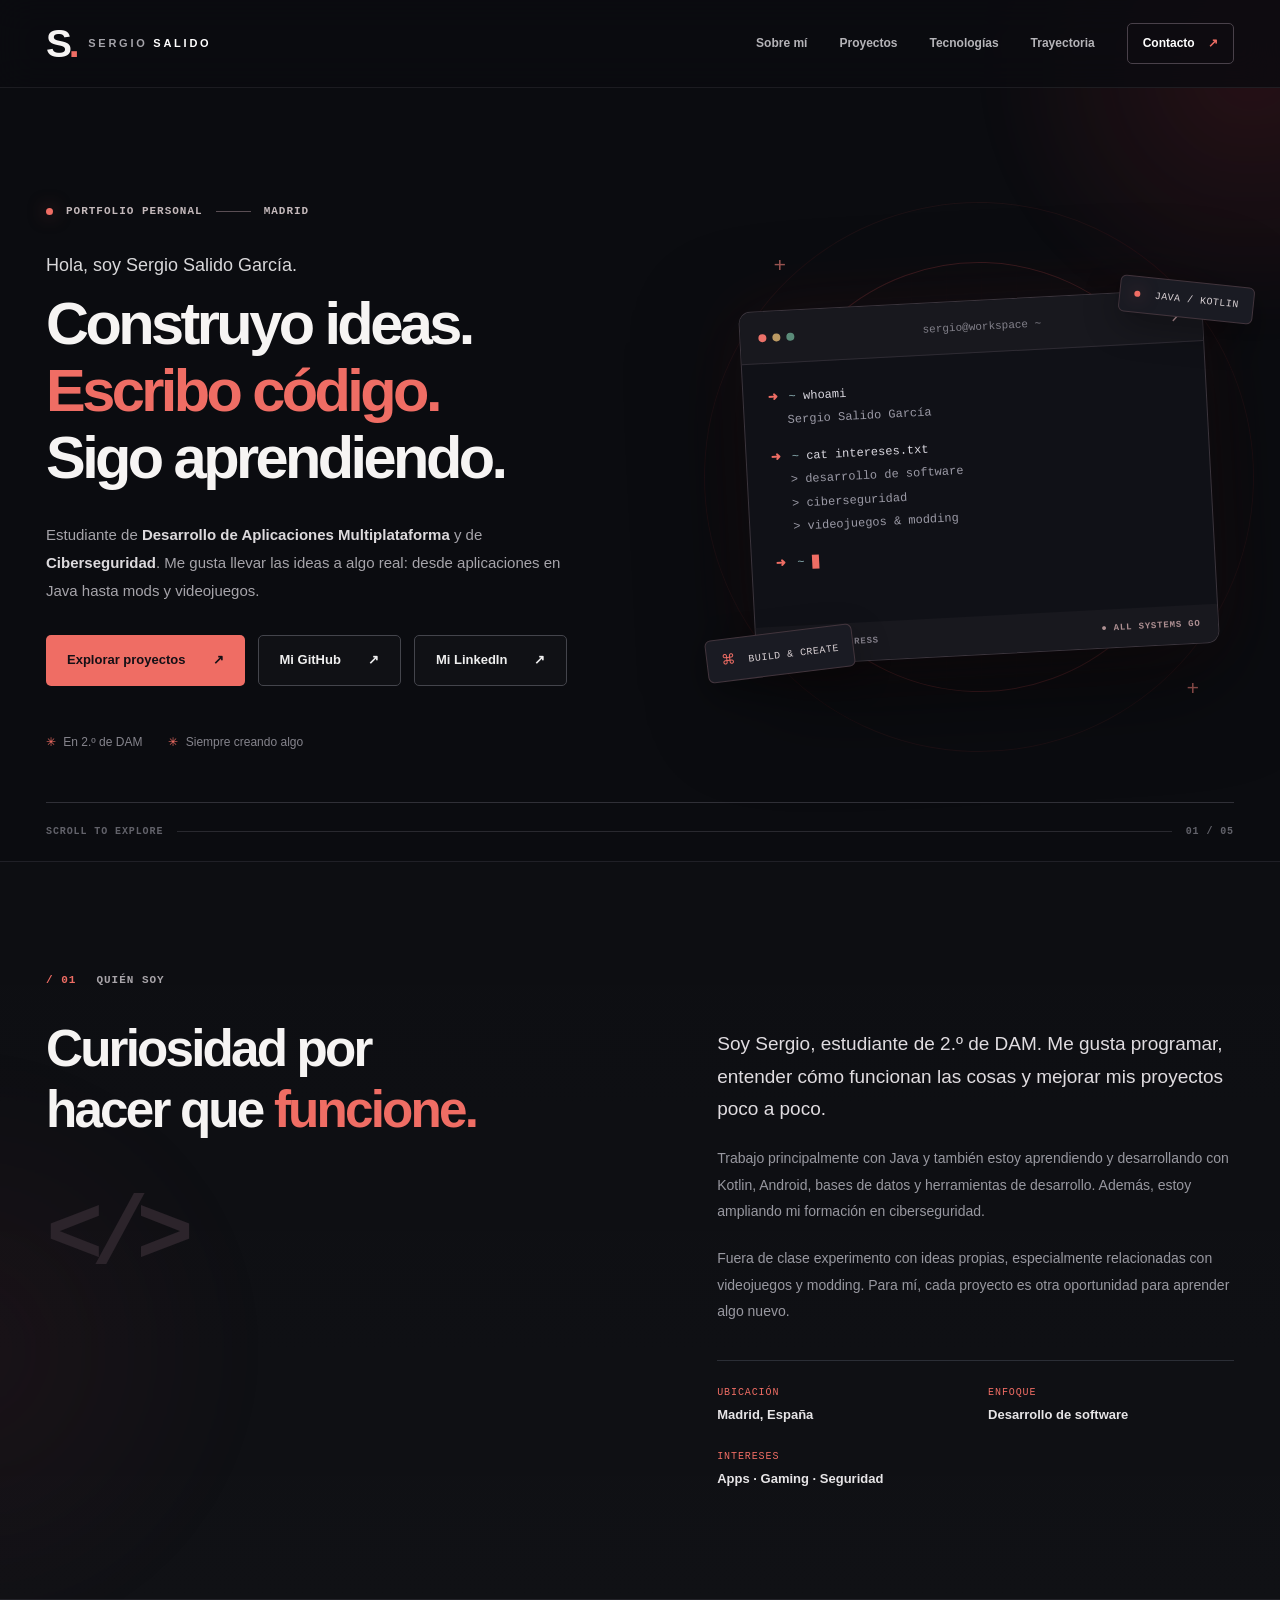
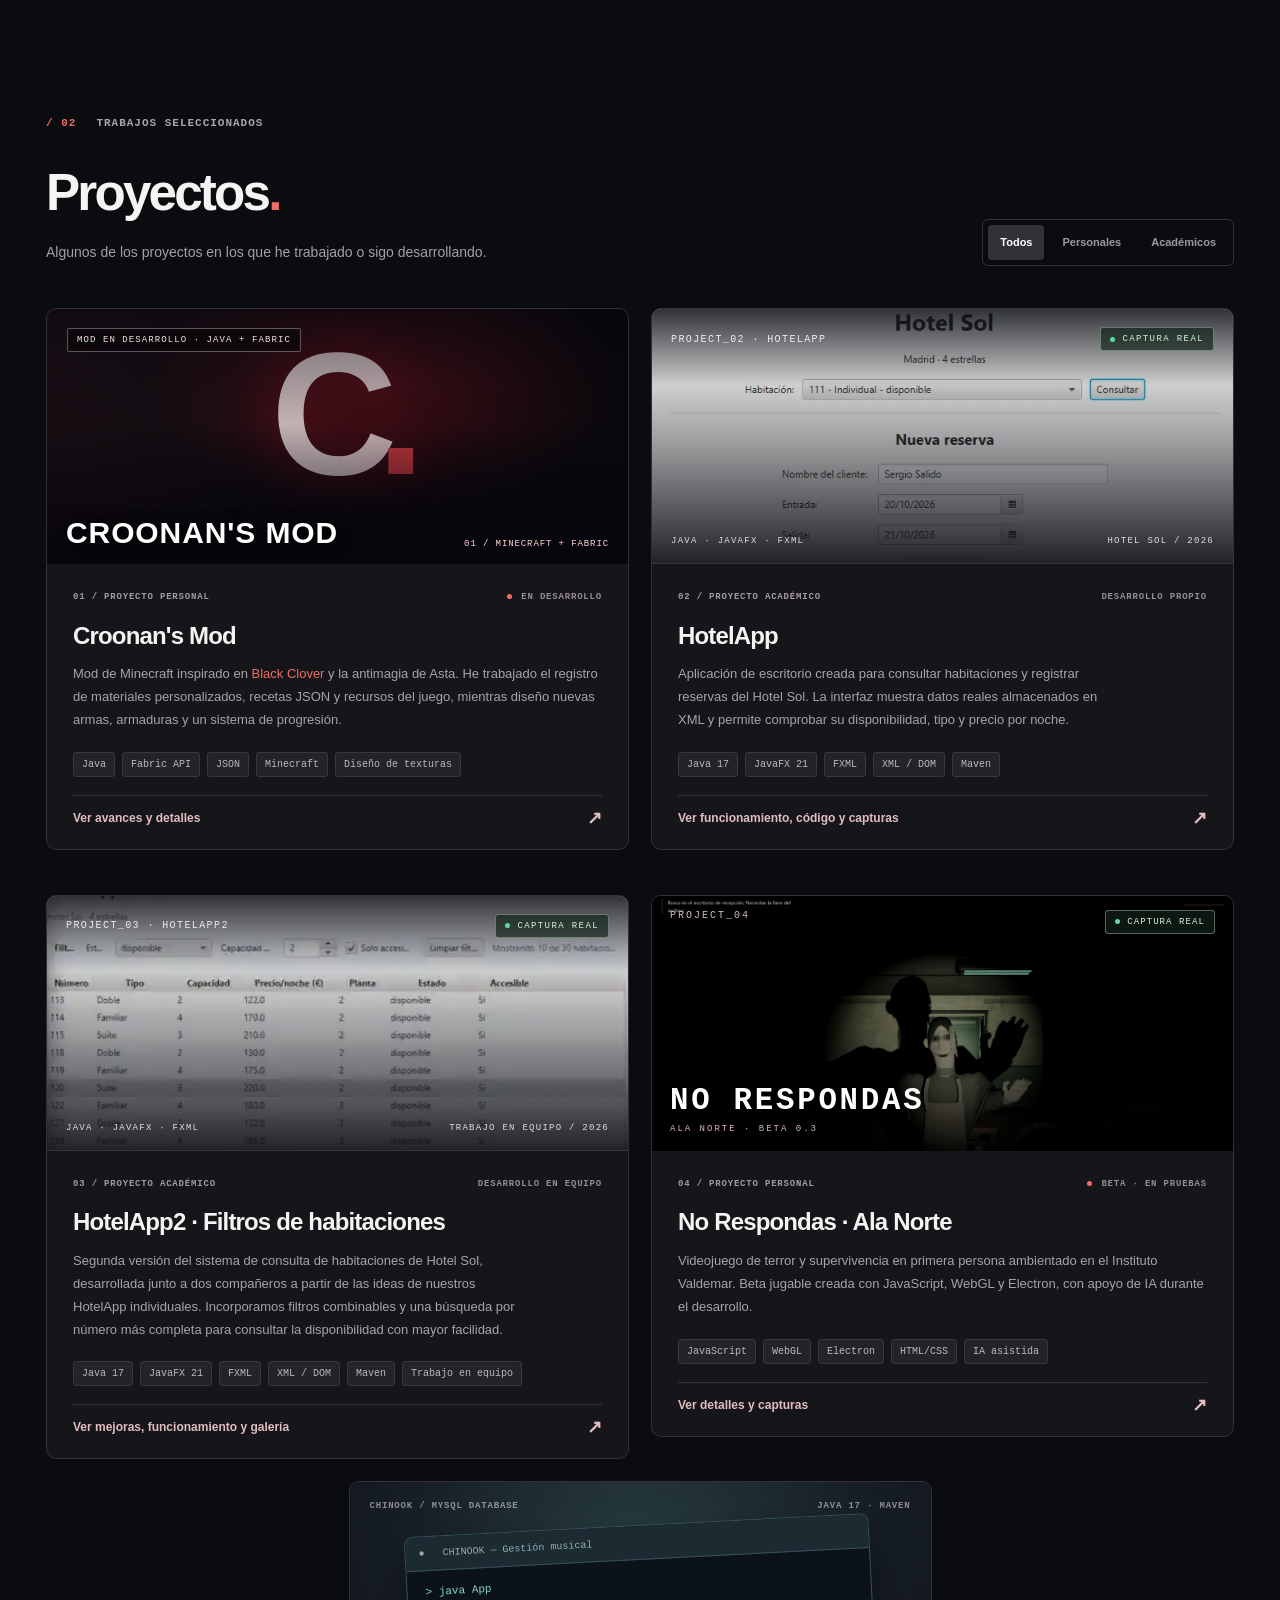
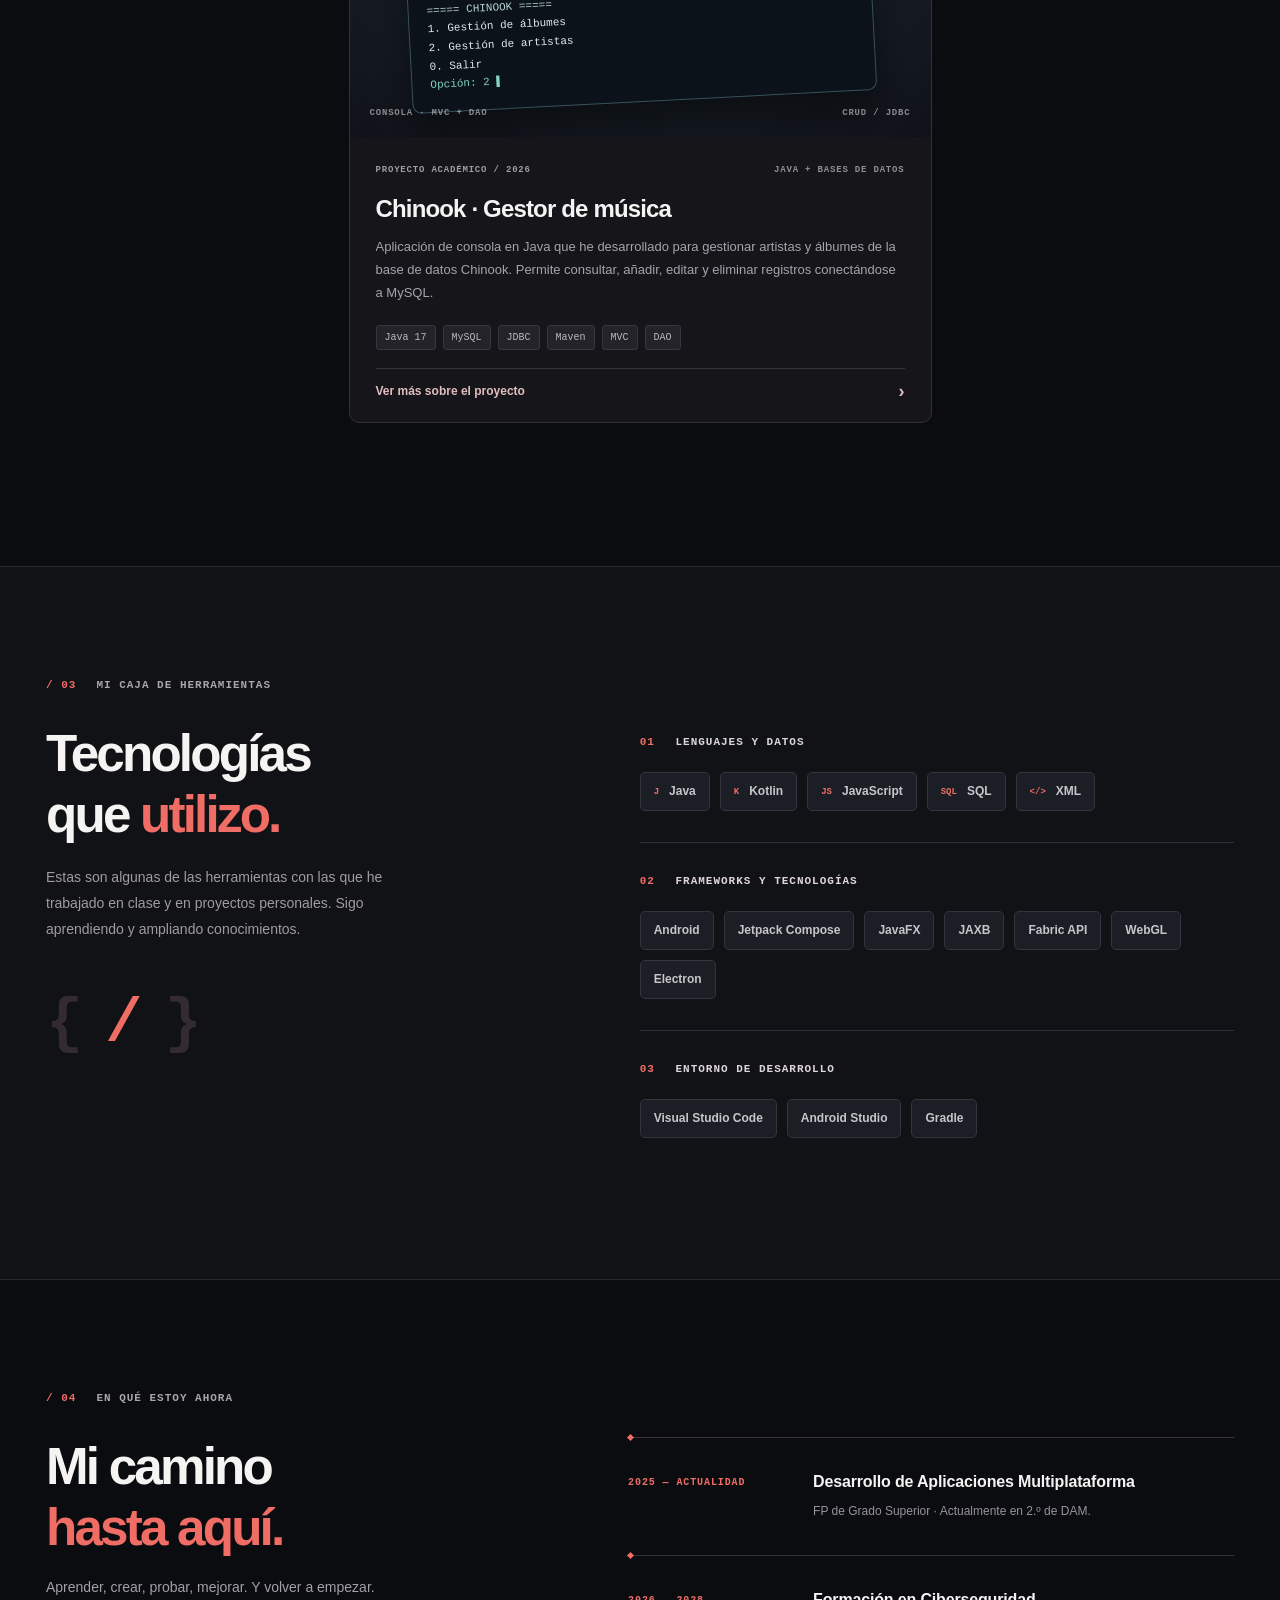
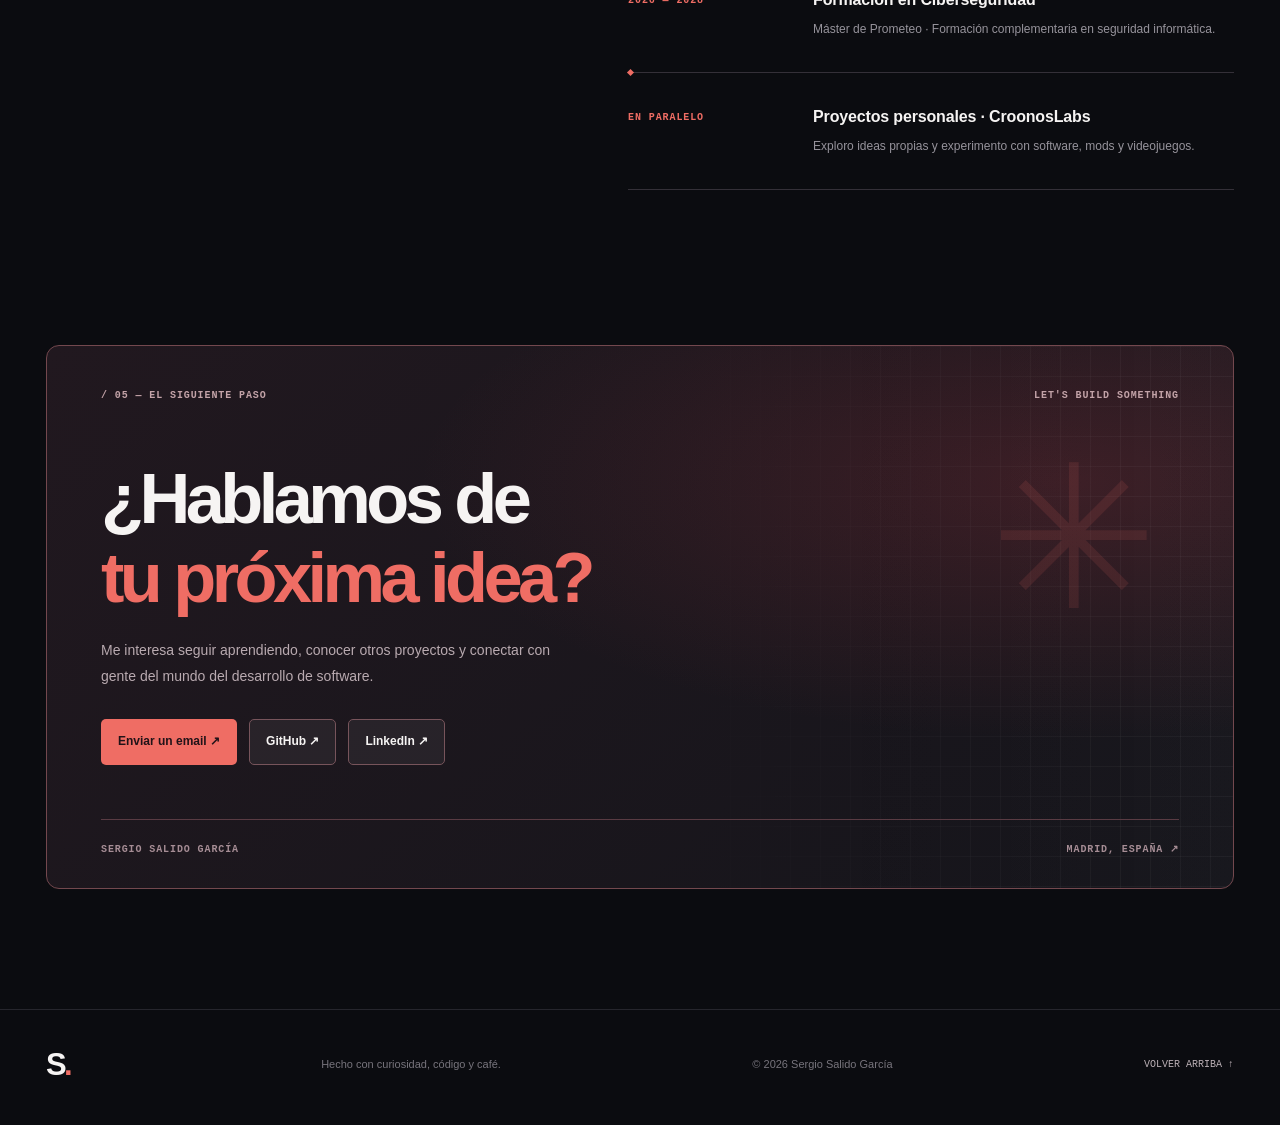
==== index.html @ be88b5fb "Corregir salto y altura de cuadricula al desplegar detalles de proyectos" ====
<!doctype html>
<html lang="es">
<head>
  <meta charset="utf-8" />
  <meta name="viewport" content="width=device-width, initial-scale=1" />
  <meta name="theme-color" content="#0b0c10" />
  <meta name="description" content="Portfolio personal de Sergio Salido García. Estudiante de DAM y Ciberseguridad; proyectos con Java, Kotlin, JavaScript, WebGL, videojuegos y desarrollo de aplicaciones." />
  <meta property="og:type" content="website" />
  <meta property="og:title" content="Sergio Salido García | Portfolio" />
  <meta property="og:description" content="Desarrollo software, experimento con ideas y creo proyectos propios." />
  <title>Sergio Salido García · Portfolio</title>
  <link rel="icon" href="data:image/svg+xml,%3Csvg%20xmlns%3D%22http%3A//www.w3.org/2000/svg%22%20viewBox%3D%220%200%2064%2064%22%3E%0A%20%20%3Crect%20width%3D%2264%22%20height%3D%2264%22%20rx%3D%2214%22%20fill%3D%22%2314141a%22/%3E%0A%20%20%3Cpath%20d%3D%22M37%2016c-14-6-25%201-25%2012%200%2011%2013%2011%2022%2014%206%202%207%208%201%2010-7%203-15%200-20-5%22%20fill%3D%22none%22%20stroke%3D%22%23f5f1f2%22%20stroke-width%3D%228%22%20stroke-linecap%3D%22round%22/%3E%0A%20%20%3Ccircle%20cx%3D%2249%22%20cy%3D%2249%22%20r%3D%227%22%20fill%3D%22%23ef6d64%22/%3E%0A%3C/svg%3E%0A" type="image/svg+xml" />
  <style>
:root{--bg:#0b0c10;--bg2:#111318;--surface:#17191f;--surface2:#1d2028;--line:#2b2e36;--text:#f6f4f3;--muted:#a2a1a7;--soft:#72747d;--red:#ef6d64;--red2:#d8434b;--font:Inter,"Segoe UI",Arial,Helvetica,sans-serif;--mono:"Cascadia Code","SFMono-Regular",Consolas,monospace;scroll-behavior:smooth}
*{box-sizing:border-box}html{scroll-padding-top:90px}body{margin:0;background:var(--bg);color:var(--text);font-family:var(--font);line-height:1.6;-webkit-font-smoothing:antialiased;overflow-x:hidden}body::before{content:"";position:fixed;inset:0;background-image:radial-gradient(rgba(255,255,255,.065) .55px,transparent .55px);background-size:10px 10px;opacity:.16;pointer-events:none;z-index:0}a{color:inherit;text-decoration:none}button{font:inherit}button,a{touch-action:manipulation}button:focus-visible,a:focus-visible,summary:focus-visible{outline:2px solid var(--red);outline-offset:5px}::selection{background:var(--red);color:#111}em{font-style:normal;color:var(--red)}.container{width:min(1200px,calc(100% - 92px));margin:auto}.section{position:relative;z-index:1;padding:110px 0}.ambient{pointer-events:none;position:absolute;filter:blur(15px);z-index:0}.ambient-one{width:45vw;height:45vw;min-width:390px;min-height:390px;top:-220px;right:-260px;background:radial-gradient(circle,rgba(148,36,47,.2),transparent 65%)}.ambient-two{width:600px;height:600px;top:1050px;left:-340px;background:radial-gradient(circle,rgba(105,37,50,.12),transparent 70%)}.skip-link{position:absolute;top:-70px;left:15px;background:white;color:black;padding:10px 16px;z-index:40}.skip-link:focus{top:15px}.site-header{position:relative;z-index:10;border-bottom:1px solid rgba(255,255,255,.075);background:rgba(11,12,16,.83);backdrop-filter:blur(18px)}.navbar{height:87px;display:flex;align-items:center;justify-content:space-between;gap:20px}.brand{display:flex;align-items:center;gap:12px;white-space:nowrap}.brand-mark{font-size:39px;line-height:1;font-weight:900;letter-spacing:-.085em}.brand-mark span,.footer-brand span{color:var(--red)}.brand-label{font-size:11px;letter-spacing:.25em;color:#a5a4aa;font-weight:600}.brand-label strong{font-weight:850;color:white}.site-nav{display:flex;gap:32px;align-items:center}.site-nav>a{font-size:12px;font-weight:650;color:#b5b4b8;transition:color .2s}.site-nav>a:hover{color:var(--text)}.site-nav .nav-contact{border:1px solid #49414a;color:#fff;border-radius:5px;padding:10px 15px}.nav-contact span{color:var(--red);margin-left:10px}.menu-toggle{display:none}.hero{padding-top:115px;padding-bottom:0;min-height:708px}.hero-grid{display:grid;grid-template-columns:1.12fr .88fr;gap:30px;align-items:center}.hero-copy{z-index:2}.eyebrow,.section-overline,.section-num,.section-top,.project-meta,.stack-label,.timeline-date,.contact-top,.contact-bottom,.hero-rule,.terminal-bottom,.visual-top,.visual-bottom{font-family:var(--mono);font-weight:600;letter-spacing:.09em;font-size:11px}.eyebrow{color:#c4b9bb;display:flex;align-items:center;gap:13px;margin-bottom:30px}.live-dot,.small-dot,.chip-dot{display:inline-block;flex:none;width:7px;height:7px;border-radius:50%;background:var(--red);box-shadow:0 0 18px rgba(239,109,100,.5)}.eyebrow-line{width:35px;height:1px;background:#5a4e54}.hero-kicker{color:#d9d8da;font-size:18px;margin:0 0 12px}.hero h1{margin:0;font-size:clamp(44px,4.65vw,72px);line-height:1.12;letter-spacing:-.06em;font-weight:800;white-space:nowrap}.hero h1 span{color:var(--red)}.hero-description{color:#a6a4aa;font-size:15px;max-width:535px;line-height:1.85;margin:30px 0}.hero-description strong{color:#dddadd;font-weight:600}.hero-actions{display:flex;align-items:center;gap:13px;flex-wrap:wrap}.button{padding:14px 21px;display:inline-flex;gap:27px;justify-content:space-between;align-items:center;font-size:13px;font-weight:750;min-height:51px;border-radius:5px;transition:transform .2s,background .2s,border-color .2s}.button:hover{transform:translateY(-3px)}.button-primary{background:var(--red);color:#151016}.button-primary:hover{background:#ff8177}.button-secondary{border:1px solid #44454c;background:rgba(255,255,255,.025);color:#eee}.button-secondary:hover{background:#24242b;border-color:#777}.hero-meta{display:flex;flex-wrap:wrap;gap:26px;margin-top:47px;color:#85848c;font-size:12px}.meta-sparkle{color:var(--red);margin-right:4px}.hero-art{height:520px;position:relative;isolation:isolate;display:flex;align-items:center;justify-content:center;min-width:0}.art-grid{position:absolute;inset:12px;background-image:linear-gradient(rgba(239,109,100,.055) 1px,transparent 1px),linear-gradient(90deg,rgba(239,109,100,.055) 1px,transparent 1px);background-size:35px 35px;mask-image:radial-gradient(ellipse at center,black,transparent 68%)}.orbit{position:absolute;border:1px solid rgba(214,79,83,.22);border-radius:50%;left:50%;top:50%;transform:translate(-50%,-50%) rotate(-20deg)}.orbit-a{height:430px;width:430px}.orbit-b{height:550px;width:550px;border-color:rgba(214,79,83,.08)}.terminal-card{position:relative;z-index:2;width:91%;max-width:485px;background:#101117;border:1px solid #3b353d;box-shadow:0 30px 100px rgba(0,0,0,.55),0 0 75px rgba(174,60,62,.11);border-radius:12px;overflow:hidden;transform:rotate(-3deg)}.terminal-head{display:flex;align-items:center;justify-content:space-between;padding:15px 18px;border-bottom:1px solid #2e2b33;background:#18181e;color:#82808a;font:11px var(--mono)}.terminal-dots{display:flex;gap:6px}.terminal-dots i{display:block;width:8px;height:8px;border-radius:50%;background:#eb7169}.terminal-dots i:nth-child(2){background:#bc9a63}.terminal-dots i:nth-child(3){background:#5a8b79}.term-top-icon{font-size:17px;color:#af8e93}.terminal-body{font:12px/1.95 var(--mono);height:263px;padding:23px 24px;display:flex;flex-direction:column;color:#dbd9e1}.term-line{white-space:nowrap}.term-prompt{color:var(--red);font-weight:900;margin-right:4px}.term-path{color:#8cb0b4}.term-output{padding-left:19px;color:#9b9aa6}.term-line:not(:first-child){margin-top:13px}.term-last{margin-top:14px}.term-caret{height:14px;width:7px;background:var(--red);display:inline-block;vertical-align:middle;animation:blink 1s step-end infinite}.terminal-bottom{display:flex;justify-content:space-between;background:#18181e;padding:12px 17px;color:#85818c;font-size:9px}.terminal-bottom span:last-child{color:#ad8f92}.float-chip{position:absolute;z-index:3;background:#1a1b23;border:1px solid #42353d;color:#d9d1d4;border-radius:6px;padding:12px 14px;font:10px var(--mono);letter-spacing:.05em;box-shadow:0 12px 35px rgba(0,0,0,.3)}.chip-top{top:64px;right:-20px;transform:rotate(6deg)}.chip-bottom{bottom:62px;left:-18px;transform:rotate(-7deg)}.chip-dot{width:6px;height:6px;margin-right:8px}.code-slash{color:var(--red);font-size:14px;margin-right:6px}.art-cross{position:absolute;color:#dc7771;font:21px var(--mono);opacity:.7}.cross-one{top:38px;left:49px}.cross-two{bottom:36px;right:35px}.hero-rule{margin-top:50px;border-top:1px solid #303037;padding:21px 0;display:flex;gap:14px;align-items:center;color:#62626a;font-size:10px}.scroll-line{height:1px;flex:1;background:#29292f}.section-top{display:flex;gap:20px;align-items:center;margin-bottom:30px}.section-num{color:var(--red)}.section-overline{color:#a9a5aa}.section-title{font-size:clamp(39px,4vw,60px);font-weight:780;letter-spacing:-.055em;line-height:1.18;margin:0}.section-title em{font-style:normal}.section-subtitle{color:var(--muted);font-size:14px;margin:17px 0 0;line-height:1.85}.section-about{background:linear-gradient(180deg,rgba(255,255,255,.012),rgba(255,255,255,.025));border-top:1px solid #202027;border-bottom:1px solid #232329}.about-grid{display:grid;grid-template-columns:1fr 1fr;gap:13%}.about-symbol{font-family:var(--mono);font-size:96px;letter-spacing:-.13em;line-height:1;color:#2c242b;font-weight:800;margin-top:50px;user-select:none}.about-content{padding-top:9px}.about-content p{color:#9898a0;font-size:14px;line-height:1.9;margin:0 0 20px}.about-content .lead{font-size:19px;line-height:1.7;color:#e0dce0;font-weight:500}.about-facts{display:grid;grid-template-columns:1fr 1fr;gap:25px;margin-top:35px;padding-top:26px;border-top:1px solid var(--line)}.about-facts>div{display:flex;flex-direction:column;gap:7px}.fact-label{font:10px var(--mono);letter-spacing:.09em;color:var(--red)}.about-facts strong{font-size:13px;font-weight:650;color:#e7e5e7}.section-projects{padding-top:115px;padding-bottom:120px}.section-heading-row{display:flex;justify-content:space-between;align-items:flex-end;gap:35px;margin-bottom:42px}.red-period{color:var(--red)}.project-filters{display:flex;gap:6px;border:1px solid #303037;border-radius:6px;padding:5px;white-space:nowrap}.filter-btn{border:0;border-radius:4px;cursor:pointer;background:transparent;padding:9px 12px;color:#9b9aa1;font-size:11px;font-weight:650;transition:background .2s,color .2s}.filter-btn:hover{color:#fff}.filter-btn.is-active{background:#343037;color:white}.project-grid{display:block;column-count:2;column-gap:22px}.project-grid>.project-card{display:inline-block;width:100%;vertical-align:top;break-inside:avoid;page-break-inside:avoid;margin:0 0 22px}.project-card{border:1px solid #343038;border-radius:10px;background:#15151a;overflow:hidden;transition:transform .2s,border-color .2s,box-shadow .2s}.project-card:hover{transform:translateY(-5px);border-color:#6e4247;box-shadow:0 18px 45px rgba(0,0,0,.25)}.project-card[hidden]{display:none}.project-visual{height:255px;position:relative;overflow:hidden;padding:18px 20px;display:flex;flex-direction:column;justify-content:space-between}.visual-top,.visual-bottom{position:relative;z-index:3;display:flex;justify-content:space-between;color:rgba(255,255,255,.5);font-size:9px}.visual-modding{background:radial-gradient(ellipse at 50% 65%,#69323b 0%,#361f2b 38%,#17151c 80%)}.visual-modding::before,.visual-hotel::before,.visual-horror::before{content:"";position:absolute;inset:0;background:linear-gradient(0deg,rgba(0,0,0,.2),transparent 50%),repeating-linear-gradient(90deg,transparent 0,transparent 29px,rgba(255,255,255,.03) 30px,transparent 31px)}.sword-shape{position:absolute;top:44%;left:50%;height:205px;width:80px;transform:translate(-50%,-50%) rotate(42deg);filter:drop-shadow(0 0 22px rgba(255,91,85,.3))}.sword-pommel{position:absolute;top:0;left:33px;width:14px;height:14px;background:#17151b;border:3px solid #9a6868;transform:rotate(45deg)}.sword-handle{position:absolute;top:11px;left:34px;width:12px;height:38px;background:repeating-linear-gradient(0deg,#18121a,#18121a 5px,#a55c5c 6px,#18121a 9px);border:1px solid #bb6c64}.sword-cross{position:absolute;top:48px;left:8px;width:65px;height:9px;background:linear-gradient(90deg,#443038,#ff9084,#443038);border:1px solid #d56c66;box-shadow:0 0 15px #b9454899}.sword-blade{position:absolute;top:56px;left:27px;width:26px;height:133px;clip-path:polygon(0 0,100% 0,100% 80%,50% 100%,0 80%);background:linear-gradient(90deg,#30252d 0 37%,#b3585e 50%,#39232c 65%,#100e17);border:1px solid #96464c}.visual-hotel{background:radial-gradient(ellipse at 50% 55%,#254850,#162a35 55%,#14191e)}.booking-panel{width:72%;min-width:270px;position:absolute;left:50%;top:52%;transform:translate(-50%,-50%) rotate(-4deg);background:#e6e8eb;color:#141d22;border-radius:7px;padding:10px 13px;box-shadow:12px 18px 45px #0a111a8c}.booking-top{display:flex;justify-content:space-between;align-items:center;gap:10px;border-bottom:1px solid #c4cbce;padding-bottom:8px;font:9px var(--mono);letter-spacing:.06em;color:#57656b}.booking-icon{font-size:18px;color:#3b8587}.booking-room{display:flex;justify-content:space-between;align-items:center;border-bottom:1px solid #cfd5d8;font:10px var(--mono);padding:11px 0}.booking-room:last-child{border-bottom:0}.booking-room b{font-size:9px;padding:3px 7px;border-radius:3px}.room-available{background:#c8e7da;color:#24604b}.room-occupied{background:#f4d4d2;color:#a74343}.room-check{background:#d2ddec;color:#3d6381}.visual-xml{background:radial-gradient(ellipse at 60% 60%,#3a2d58 0%,#262039 40%,#181722 80%)}.visual-xml::before{content:"";position:absolute;inset:0;background:linear-gradient(rgba(181,157,238,.055) 1px,transparent 1px);background-size:100% 26px;opacity:.55}.code-panel{position:absolute;top:53%;left:50%;transform:translate(-50%,-50%) rotate(2deg);display:flex;flex-direction:column;font:12px/1.8 var(--mono);width:min(355px,90%);background:rgba(15,13,26,.87);box-shadow:0 15px 55px #1511248f;border:1px solid #584872;border-radius:7px;padding:16px 17px;color:#b9a7d7;white-space:nowrap;overflow:hidden}.code-muted{color:#727084}.code-purple{color:#bda7ef}.code-yellow{color:#ffd28a}.code-green{color:#90d7b4}.code-white{color:#f5eff7}.visual-horror{background:radial-gradient(ellipse at 50% 38%,#5b5046 0%,#2b2a29 25%,#0e1012 65%)}.horror-door{height:160px;width:91px;position:absolute;top:42%;left:50%;transform:translate(-50%,-50%);background:#0b0c10;border:6px solid #322c2a;box-shadow:0 0 0 3px #141312,inset 0 0 40px #201716,0 0 110px 20px #d6a4791c}.horror-light{position:absolute;top:0;left:50%;transform:translateX(-50%);background:linear-gradient(#8d6b57aa,transparent);width:125px;height:180px;clip-path:polygon(36% 0,64% 0,100% 100%,0 100%);opacity:.28}.horror-handle{position:absolute;top:83px;right:8px;height:6px;width:6px;border-radius:50%;background:#cb9481}.horror-copy{position:absolute;top:63%;left:50%;transform:translateX(-50%);font:700 16px var(--mono);letter-spacing:.21em;white-space:nowrap;color:#ddd0c6;opacity:.92;text-shadow:0 0 16px #e3a6a477}.horror-cursor{color:var(--red);animation:blink 1s step-end infinite}.project-info{padding:26px 26px 21px}.project-meta{color:#a39ba1;font-size:9px;display:flex;justify-content:space-between;align-items:center;gap:10px}.project-state{color:#948d93;white-space:nowrap;font-size:9px}.project-state .small-dot{width:5px;height:5px;box-shadow:none;margin-right:3px}.project-info h3{font-size:24px;letter-spacing:-.035em;margin:12px 0 7px}.project-info>p{font-size:13px;color:#a6a4aa;line-height:1.78;margin:0 0 20px;min-height:70px}.tags{display:flex;gap:7px;flex-wrap:wrap;margin-bottom:18px}.tags span{font:10px var(--mono);color:#bdb7bc;background:#25232a;border:1px solid #3a353e;padding:6px 8px;border-radius:3px}.project-info details{border-top:1px solid #373138;padding-top:13px}.project-info summary{cursor:pointer;display:flex;justify-content:space-between;list-style:none;font-size:12px;font-weight:700;color:#e1bec0}.project-info summary::-webkit-details-marker{display:none}.project-info summary span{font-size:18px;line-height:1}.project-info details[open] summary span{transform:rotate(90deg)}.project-info details p{font-size:12px;color:#a8a4aa;line-height:1.8;margin:15px 0 0}.section-stack{background:#111216;border-top:1px solid #27272d;border-bottom:1px solid #27272d}.stack-grid{display:grid;grid-template-columns:.85fr 1.15fr;gap:13%}.stack-intro>p{font-size:14px;line-height:1.85;color:#9f9ca2;max-width:375px;margin-top:20px}.stack-deco{display:flex;gap:22px;font:900 62px var(--mono);color:#332b31;margin-top:45px}.stack-deco span:nth-child(2){color:var(--red)}.stack-groups{padding-top:10px}.stack-group{padding-bottom:31px;margin-bottom:30px;border-bottom:1px solid #303038}.stack-group:last-child{border-bottom:0;margin-bottom:0}.stack-label{color:#ded6db;margin-bottom:20px;font-size:11px}.stack-label span{margin-right:13px;color:var(--red)}.skill-pills{display:flex;gap:10px;flex-wrap:wrap}.skill-pills>span{display:inline-flex;align-items:center;gap:10px;padding:9px 13px;border-radius:5px;background:#1c1e25;border:1px solid #34343e;color:#c7c5cb;font-size:12px;font-weight:600;transition:background .2s,border-color .2s}.skill-pills>span:hover{background:#2a222b;border-color:#70484a}.skill-icon{font:800 9px var(--mono);font-style:normal;color:var(--red)}.section-timeline{padding-bottom:135px}.timeline-layout{display:grid;grid-template-columns:.8fr 1.2fr;gap:15%}.timeline-list{border-top:1px solid #3d343d}.timeline-item{display:grid;grid-template-columns:160px 1fr;gap:25px;padding:32px 0;border-bottom:1px solid #343038;position:relative}.timeline-item::before{content:"";position:absolute;height:5px;width:5px;left:0;top:-3px;background:var(--red);transform:rotate(45deg)}.timeline-date{color:var(--red);font-size:10px;padding-top:5px}.timeline-item h3{font-size:16px;line-height:1.5;margin:0 0 6px;letter-spacing:-.01em}.timeline-item p{margin:0;color:#96939b;font-size:12px;line-height:1.85}.section-contact{padding-top:20px;padding-bottom:120px}.contact-card{border:1px solid #73484e;background:radial-gradient(ellipse at 86% 25%,rgba(184,59,70,.22),transparent 45%),linear-gradient(140deg,#21181f,#15151b);border-radius:13px;padding:42px 54px 30px;position:relative;overflow:hidden}.contact-card::before{content:"";position:absolute;top:0;right:0;width:50%;height:100%;background-image:linear-gradient(90deg,transparent,rgba(255,255,255,.016)),linear-gradient(rgba(255,255,255,.04) 1px,transparent 1px),linear-gradient(90deg,rgba(255,255,255,.04) 1px,transparent 1px);background-size:100% 100%,30px 30px,30px 30px;mask-image:linear-gradient(90deg,transparent,black)}.contact-spark{position:absolute;right:75px;top:93px;font-size:200px;line-height:1;color:rgba(239,109,100,.12);pointer-events:none}.contact-top,.contact-bottom{position:relative;display:flex;justify-content:space-between;gap:20px;font-size:10px;color:#c3a3a8}.contact-card h2{position:relative;font-size:clamp(40px,5.5vw,80px);line-height:1.12;letter-spacing:-.065em;margin:56px 0 20px}.contact-card>p:not(.contact-hint){position:relative;max-width:480px;color:#b9aab0;font-size:14px;line-height:1.85}.contact-links{position:relative;display:flex;flex-wrap:wrap;gap:12px;margin:30px 0 25px}.contact-link{display:inline-flex;align-items:center;gap:24px;padding:12px 16px;border:1px solid #77545b;border-radius:5px;background:rgba(255,255,255,.05);font-size:12px;font-weight:750;transition:background .2s}.contact-link:hover{background:rgba(239,109,100,.18)}.contact-link.primary{background:var(--red);color:#211318;border-color:transparent}.contact-link.primary:hover{background:#ff8881}.contact-hint{position:relative;color:#8b7e84;font:11px/1.8 var(--mono);max-width:580px;margin:6px 0 35px}.contact-hint code{background:rgba(255,255,255,.08);padding:2px 5px;border-radius:2px;color:#d9c1c7}.contact-bottom{border-top:1px solid #593b43;padding-top:22px;margin-top:54px;color:#a68d95}.site-footer{position:relative;z-index:1;border-top:1px solid #26262d;padding:30px 0 36px}.footer-grid{display:flex;justify-content:space-between;align-items:center;gap:22px}.footer-brand{font-size:31px;font-weight:900;letter-spacing:-.09em}.footer-grid>span{font-size:11px;color:#77747c}.to-top{font:10px var(--mono);color:#bcb1b6;white-space:nowrap}.to-top:hover{color:var(--red)}@keyframes blink{50%{opacity:0}}@media(max-width:1120px){.container{width:min(1200px,calc(100% - 62px))}.hero h1{font-size:clamp(40px,4.6vw,59px)}.hero-art{height:470px}.chip-top{right:0}.chip-bottom{left:0}.site-nav{gap:19px}.hero{min-height:620px}.stack-grid,.timeline-layout{gap:8%}.hero-grid{gap:5px}}
@media(max-width:820px){.site-header{position:sticky;top:0}.navbar{height:74px}.brand-label{letter-spacing:.14em}.menu-toggle{display:flex;border:1px solid #39343d;border-radius:5px;background:#1a1920;flex-direction:column;width:42px;height:39px;align-items:center;justify-content:center;gap:5px;cursor:pointer}.menu-toggle span{width:18px;height:2px;background:#e7e0e3;border-radius:2px;transition:transform .2s,opacity .2s}.menu-toggle[aria-expanded="true"] span:nth-child(1){transform:translateY(7px) rotate(45deg)}.menu-toggle[aria-expanded="true"] span:nth-child(2){opacity:0}.menu-toggle[aria-expanded="true"] span:nth-child(3){transform:translateY(-7px) rotate(-45deg)}.site-nav{display:none;position:absolute;top:73px;left:0;right:0;background:#15151b;border-bottom:1px solid #393138;box-shadow:0 15px 35px #0008;padding:20px 31px;flex-direction:column;align-items:stretch;gap:4px}.site-nav.is-open{display:flex}.site-nav>a{padding:12px 10px;font-size:14px}.site-nav .nav-contact{margin-top:7px}.hero{padding-top:70px}.hero-grid{grid-template-columns:1fr}.hero h1{font-size:clamp(43px,7vw,66px)}.hero-description{max-width:650px}.hero-art{height:400px;max-width:570px;width:100%;margin:10px auto 0}.terminal-card{width:80%}.hero-rule{margin-top:0}.section{padding:90px 0}.hero{padding-bottom:0}.about-grid{gap:35px}.section-heading-row{align-items:flex-start;flex-direction:column}.project-grid{column-gap:16px}.project-grid>.project-card{margin-bottom:16px}.project-info{padding:20px}.project-visual{height:210px}.project-info>p{min-height:91px}.stack-grid,.timeline-layout{grid-template-columns:1fr;gap:35px}.stack-deco{display:none}.stack-intro>p{max-width:650px}.timeline-item{grid-template-columns:165px 1fr}.contact-card{padding:35px 35px 28px}.contact-card h2{margin-top:42px}.footer-grid{flex-wrap:wrap}}
@media(max-width:620px){.container{width:calc(100% - 36px)}.section{padding:75px 0}.hero{padding-top:58px;padding-bottom:0}.brand-mark{font-size:35px}.brand-label{font-size:10px}.eyebrow{font-size:9px;gap:8px;flex-wrap:wrap}.hero-kicker{font-size:15px}.hero h1{font-size:clamp(37px,9.5vw,54px);letter-spacing:-.065em;white-space:normal}.hero-description{font-size:14px;margin:23px 0 26px}.hero-actions{gap:9px}.button{padding:12px 14px;gap:14px;font-size:12px}.hero-meta{margin-top:30px;gap:10px 22px}.hero-art{height:350px;width:100%}.orbit-a{width:280px;height:280px}.orbit-b{width:380px;height:380px}.terminal-card{width:94%;transform:rotate(-2deg)}.terminal-body{height:239px;padding:17px 15px;font-size:10px}.terminal-head{padding:12px 13px}.terminal-bottom{padding:10px;font-size:8px}.chip-top{right:3px;top:21px}.chip-bottom{bottom:11px;left:1px}.float-chip{font-size:8px;padding:9px}.art-cross{display:none}.hero-rule{font-size:9px}.section-top{margin-bottom:24px}.section-title{font-size:clamp(38px,10vw,52px)}.about-grid{grid-template-columns:1fr}.about-symbol{display:none}.about-content .lead{font-size:17px}.about-content p{font-size:13px}.about-facts{gap:19px 12px}.about-facts strong{font-size:12px}.section-heading-row{gap:22px;margin-bottom:25px}.project-filters{width:100%;justify-content:space-around}.filter-btn{flex:1;padding:10px 5px}.project-grid{column-count:1}.project-visual{height:235px}.project-info>p{min-height:0}.project-info{padding:24px}.stack-intro>p{font-size:13px}.skill-pills>span{font-size:11px;padding:8px 11px}.timeline-item{grid-template-columns:1fr;gap:7px;padding:24px 0}.timeline-item h3{font-size:15px}.contact-card{padding:23px 20px}.contact-top{font-size:8px}.contact-top span:last-child{display:none}.contact-card h2{font-size:clamp(38px,10.5vw,55px);margin:45px 0 16px}.contact-card>p:not(.contact-hint){font-size:13px}.contact-spark{right:10px;top:75px;font-size:110px}.contact-bottom{font-size:8px;margin-top:35px}.footer-grid{display:grid;grid-template-columns:1fr 1fr;gap:9px}.footer-grid>span{font-size:9px}.footer-grid>span:nth-child(2){grid-column:1 / -1;grid-row:2}.to-top{justify-self:end;font-size:9px}}
@media(prefers-reduced-motion:reduce){:root{scroll-behavior:auto}*,*::before,*::after{animation-duration:.01ms!important;transition-duration:.01ms!important;scroll-behavior:auto!important}}


/* No Respondas: images and detailed project gallery */
.horror-screenshot{position:relative;overflow:hidden;background:#060a0b;isolation:isolate}
.horror-screenshot>img{position:absolute;inset:0;width:100%;height:100%;object-fit:cover;object-position:center 37%;filter:contrast(1.1) brightness(.88)}
.horror-screenshot:after{content:"";position:absolute;inset:0;z-index:1;background:linear-gradient(0deg,rgba(0,0,0,.92),transparent 72%)}
.horror-cover-overlay{position:absolute;z-index:2;inset:14px 18px 17px;display:flex;flex-direction:column;align-items:flex-start;justify-content:flex-end;color:#fff;font:10px var(--mono);letter-spacing:.2em}
.horror-cover-overlay span:first-child{position:absolute;top:0;left:0;color:#d1bfbf;font-size:10px}
.horror-cover-overlay strong{font-size:clamp(22px,2.4vw,32px);letter-spacing:.09em;line-height:1.1;font-weight:900;text-shadow:0 3px 22px #000}
.horror-cover-overlay span:last-child{margin-top:6px;color:#d8b7b2;font-size:9px}
.horror-gallery{display:grid;grid-template-columns:repeat(2,minmax(0,1fr));gap:9px;margin:18px 0 10px}
.horror-gallery figure{margin:0;border:1px solid #37353b;border-radius:6px;overflow:hidden;background:#0a0d0d}
.horror-gallery img{display:block;width:100%;aspect-ratio:16/10;object-fit:cover}
.horror-gallery figcaption{font:10px var(--mono);padding:6px 9px;color:#aaa5a7}
.project-info .project-note{font-size:11px;color:#8c8d96;margin-top:10px}
@media(max-width:620px){.horror-gallery{grid-template-columns:1fr 1fr}.horror-cover-overlay strong{font-size:26px}}

/* Transparencia sobre el proceso creativo y técnico de No Respondas */
.project-ai-notice{border-left:2px solid var(--red);padding:11px 14px;margin:13px 0 15px!important;background:rgba(239,109,100,.06);border-radius:0 8px 8px 0;font-size:.92em;line-height:1.65}
.project-ai-notice strong{color:var(--text);font-weight:700}

/* Croonan's Mod: sección ilustrada con materiales conceptuales */
.project-visual.mod-screenshot{padding:0;background:radial-gradient(ellipse at 58% 30%,rgba(191,28,38,.35),transparent 50%),linear-gradient(135deg,#201318,#09090d 68%);isolation:isolate}
.mod-screenshot .mod-cover{position:absolute;inset:0;width:100%;height:100%;object-fit:cover;object-position:center 78%;filter:brightness(.82) contrast(1.08)}
.mod-mark{position:absolute;inset:0;display:flex;align-items:center;justify-content:center;font-size:clamp(95px,14vw,175px);font-weight:900;letter-spacing:-.12em;color:#ecd9d9;text-shadow:0 0 55px rgba(238,20,45,.36);transform:translateY(-9%)}.mod-mark span{color:#dc3f47}.mod-screenshot::after{content:"";position:absolute;inset:0;z-index:1;background:linear-gradient(0deg,rgba(7,5,12,.95),rgba(7,5,12,.18) 55%,rgba(7,5,12,.55))}
.mod-screenshot .mod-cover-label{position:absolute;z-index:2;top:19px;left:20px;display:inline-flex;align-items:center;gap:8px;padding:6px 9px;border:1px solid rgba(245,218,226,.36);border-radius:2px;background:rgba(8,9,12,.65);font:9px var(--mono);letter-spacing:.12em;color:#f6dcdd}
.mod-screenshot .mod-cover-bottom{position:absolute;bottom:15px;left:19px;right:19px;z-index:2;display:flex;align-items:flex-end;justify-content:space-between;gap:12px}
.mod-cover-bottom strong{font-size:clamp(20px,2.8vw,30px);line-height:1.1;letter-spacing:.03em;color:#fff;text-shadow:0 1px 16px #000}
.mod-cover-bottom span{font:9px var(--mono);letter-spacing:.1em;color:#ffd4d2}
.mod-stage{display:grid;grid-template-columns:repeat(2,minmax(0,1fr));gap:11px;margin:18px 0}
.mod-stage>div{border:1px solid #343039;background:#1a181d;border-radius:5px;padding:12px}
.mod-stage strong{display:block;color:#f1e5e5;font:10px var(--mono);letter-spacing:.1em;text-transform:uppercase;margin-bottom:6px}
.mod-stage p{margin:0!important;color:#b9adb3!important;font-size:12px!important;line-height:1.55!important}
.mod-feature-label{font:10px var(--mono);color:#f1a19b;letter-spacing:.15em;text-transform:uppercase;margin:18px 0 7px}
.mod-feature-list{display:grid;grid-template-columns:1fr 1fr;gap:9px 17px;padding:0;margin:0 0 18px;list-style:none}
.mod-feature-list li{font-size:12px;line-height:1.55;padding:8px 9px 8px 12px;border-left:2px solid #a9454d;background:rgba(255,255,255,.02);color:#c6c2c8}
.mod-gallery{display:grid;grid-template-columns:repeat(2,minmax(0,1fr));gap:12px;margin:16px 0}
.mod-gallery figure{margin:0;min-width:0;border:1px solid #3b353c;border-radius:6px;background:#121217;overflow:hidden}
.mod-gallery figure:first-child{grid-column:1 / -1}
.mod-gallery button{padding:0;border:0;display:block;width:100%;cursor:zoom-in;background:transparent;text-align:left}
.mod-gallery button:focus-visible{outline:2px solid #ef6d64;outline-offset:-3px}
.mod-gallery img{display:block;width:100%;height:auto;aspect-ratio:16/9;object-fit:cover;object-position:center;transition:transform .2s}
.mod-gallery button:hover img{transform:scale(1.025)}
.mod-gallery figure:first-child img{aspect-ratio:16/8.25;object-position:center 66%}
.mod-gallery figcaption{padding:10px 12px}
.mod-gallery figcaption strong{display:block;color:#eee9e9;font-size:11px;margin:0 0 3px;font-weight:650}
.mod-gallery figcaption span{display:block;color:#a29ca5;font-size:10px;line-height:1.45}
.mod-honesty{border-left:2px solid #9f6563;padding:8px 0 8px 13px;background:rgba(239,109,100,.03);color:#b5aeb4!important;font-size:11px!important}
#modLightbox{width:min(94vw,1100px);max-height:92vh;padding:12px;border:1px solid #5f454c;border-radius:8px;background:#101015;color:#f5f3f4;box-shadow:0 25px 90px #000a}
#modLightbox::backdrop{background:rgba(0,0,0,.88);backdrop-filter:blur(5px)}
#modLightbox img{width:100%;max-height:76vh;display:block;object-fit:contain}
#modLightbox .dialog-top{display:flex;justify-content:space-between;align-items:center;padding:0 2px 10px;gap:15px}
#modLightbox .dialog-top p{font:11px var(--mono);letter-spacing:.08em;margin:0}
#modLightbox .dialog-top button{border:1px solid #57505b;color:white;background:#27242b;border-radius:3px;padding:4px 12px;cursor:pointer}
@media(max-width:640px){.mod-stage,.mod-feature-list,.mod-gallery{grid-template-columns:1fr}.mod-gallery figure:first-child{grid-column:auto}.mod-gallery figure:first-child img{aspect-ratio:16/9}.mod-cover-bottom span{display:none}}


/* HotelApp: screenshots from original class report, 20/10/2026 */
.project-visual.hotel-real-cover {position:relative;isolation:isolate;min-height:260px;padding:0;overflow:hidden;background:#0b1015;border-bottom:1px solid #39333b}
.hotel-real-cover .hotel-cover-image {position:absolute;inset:0;width:100%;height:100%;object-fit:cover;object-position:center 29%;filter:brightness(.83) contrast(1.045);transition:transform .45s ease}
.hotel-real-cover:hover .hotel-cover-image {transform:scale(1.035)}
.hotel-real-cover::after{content:"";position:absolute;inset:0;pointer-events:none;background:linear-gradient(180deg,rgba(12,14,21,.81),transparent 30%,rgba(12,14,21,.24) 51%,rgba(12,14,21,.89) 100%)}
.hotel-cover-top,.hotel-cover-bottom{position:absolute;z-index:1;left:19px;right:19px;display:flex;justify-content:space-between;align-items:center;gap:10px;font:10px var(--mono);letter-spacing:.14em;text-transform:uppercase;color:#f3e9ed}
.hotel-cover-top{top:18px}.hotel-cover-bottom{bottom:17px;font-size:9px;color:#e6dadf}
.hotel-live-label{display:inline-flex;align-items:center;gap:7px;padding:6px 9px;border:1px solid rgba(219,233,220,.38);border-radius:3px;background:rgba(16,33,23,.68);color:#d1f5df;font-size:9px;white-space:nowrap}
.hotel-live-label::before{content:"";width:5px;height:5px;border-radius:100%;background:#61d8a0}
.hotel-project-lead{max-width:62ch}
.hotel-provenance{font-size:11px!important;color:#aaafb8!important;margin-top:12px!important}
.hotel-feature-grid{display:grid;grid-template-columns:repeat(2,minmax(0,1fr));gap:9px;margin:17px 0}
.hotel-feature{border:1px solid #35373d;border-radius:5px;background:#14161c;padding:12px 13px;min-width:0}
.hotel-feature strong{display:block;color:#eeeef0;font-size:12px;font-weight:650;margin-bottom:4px}
.hotel-feature span{display:block;color:#aeb0ba;font-size:11px;line-height:1.55}
.hotel-proof{margin:13px 0;border-left:2px solid #ef6d64;padding:8px 0 8px 12px;font-size:11px;color:#c5bec7}
.hotel-gallery-intro{margin:24px 0 10px;color:#f5ecef;font-size:11px;letter-spacing:.13em;font-family:var(--mono);font-weight:700}
.hotel-gallery{display:grid;grid-template-columns:repeat(2,minmax(0,1fr));gap:12px;margin-bottom:18px}
.hotel-gallery figure{margin:0;min-width:0;border:1px solid #343840;border-radius:6px;overflow:hidden;background:#101218}
.hotel-gallery figure:first-child{grid-column:1/-1}
.hotel-gallery button{border:0;background:transparent;padding:0;display:block;width:100%;cursor:zoom-in}
.hotel-gallery button:focus-visible{outline:2px solid #ef6d64;outline-offset:-3px}
.hotel-gallery img{display:block;width:100%;height:auto;aspect-ratio:1.42;object-fit:contain;background:#ebecef;transition:filter .2s ease}
.hotel-gallery button:hover img{filter:brightness(1.07)}
.hotel-gallery figure:first-child img{aspect-ratio:1.7;object-fit:contain}
.hotel-gallery figcaption{padding:11px 12px;font-size:10px;color:#b5b3bc;line-height:1.5}
.hotel-gallery figcaption strong{display:block;font-weight:650;color:#f4eff1;font-size:11px;margin-bottom:4px}
.hotel-known-limit{margin-top:16px;padding:11px 13px;border:1px solid #433c3a;border-radius:4px;background:#1c191d;color:#c9c0c4;font-size:11px;line-height:1.7}
.hotel-known-limit strong{color:#f1e5e5}
#hotelLightbox{border:1px solid #504651;background:#101217;color:#f0eaea;border-radius:9px;padding:15px;width:min(94vw,1050px);max-height:94vh;box-shadow:0 25px 110px #000c}
#hotelLightbox::backdrop{background:#050508e8;backdrop-filter:blur(5px)}
#hotelLightbox .hotel-dialog-top{display:flex;justify-content:space-between;gap:15px;align-items:center;font:11px var(--mono);letter-spacing:.1em;color:#bdb2b7;margin-bottom:12px}
#hotelLightbox .hotel-dialog-top button{cursor:pointer;color:#faf3f5;background:#232228;border:1px solid #504b54;border-radius:4px;padding:8px 13px}
#hotelDialogImg{display:block;width:100%;max-height:calc(94vh - 105px);object-fit:contain;background:#e5e7eb;border-radius:3px}
@media(max-width:590px){.hotel-feature-grid,.hotel-gallery{grid-template-columns:1fr}.hotel-gallery figure:first-child{grid-column:auto}.hotel-cover-top,.hotel-cover-bottom{left:13px;right:13px;font-size:8px}.hotel-real-cover .hotel-cover-image{object-position:center 34%}}

/* Proyecto desplegado de manera independiente: evita que la tarjeta vecina se estire. */
.project-grid {align-items:start;}
.project-grid > .project-card {align-self:start;min-height:0;}
/* Proceso técnico de HotelApp: seis fases basadas en el código entregado. */
.hotel-process-heading {display:flex;align-items:baseline;justify-content:space-between;gap:12px;margin:29px 0 12px;flex-wrap:wrap;}
.hotel-process-heading h4 {font:700 11px var(--mono);letter-spacing:.14em;color:#f4e9eb;text-transform:uppercase;margin:0;}
.hotel-process-heading span {font:10px var(--mono);color:#a8a6ad;letter-spacing:.045em;}
.hotel-process-intro {font-size:12px!important;line-height:1.75!important;color:#bbb6be!important;margin:0 0 15px!important;}
.hotel-process-steps {display:grid;grid-template-columns:repeat(2,minmax(0,1fr));gap:10px;list-style:none;padding:0;margin:0 0 19px;counter-reset:hotel-phase;}
.hotel-process-steps li {display:flex;gap:12px;align-items:flex-start;min-width:0;padding:15px 13px 15px 13px;background:linear-gradient(145deg,#1b1c24,#14151b);border:1px solid #34333b;border-radius:7px;}
.hotel-process-steps li::before {counter-increment:hotel-phase;content:counter(hotel-phase,decimal-leading-zero);display:block;flex:0 0 30px;font:800 13px var(--mono);color:#ee827c;line-height:1.6;letter-spacing:.02em;}
.hotel-process-steps h5 {font-size:12px;line-height:1.35;letter-spacing:-.01em;color:#f4f0f1;margin:0 0 7px;font-weight:700;}
.hotel-process-steps p {font-size:11px!important;line-height:1.68!important;margin:0!important;color:#b5b1b9!important;}
.hotel-process-steps code,.hotel-dataflow code {font-family:var(--mono);font-size:.91em;color:#eed4d5;background:#30282e;padding:1px 3px;border-radius:3px;overflow-wrap:anywhere;}
.hotel-dataflow {padding:13px 15px;background:#17151b;border-left:2px solid var(--red);border-radius:0 6px 6px 0;margin:14px 0 20px;}
.hotel-dataflow strong {display:block;font:700 10px var(--mono);color:#f0b2ae;letter-spacing:.1em;text-transform:uppercase;margin-bottom:7px;}
.hotel-dataflow p {margin:0!important;color:#ddd3d7!important;font-size:11px!important;line-height:1.7!important;}
@media(max-width:590px) {.hotel-process-steps{grid-template-columns:1fr}.hotel-process-steps li{padding:13px}.hotel-process-heading{margin-top:23px}}


/* No Respondas: capturas reales de la beta y galería ampliable. */
.horror-cover-overlay .horror-capture-label{position:absolute;top:0;right:0;left:auto;padding:6px 9px;border:1px solid rgba(219,233,220,.38);border-radius:3px;background:rgba(16,33,23,.72);color:#d1f5df;font:9px var(--mono);letter-spacing:.12em;white-space:nowrap;display:inline-flex;align-items:center;gap:7px}
.horror-cover-overlay .horror-capture-label::before{content:"";width:5px;height:5px;background:#61d8a0;border-radius:50%;display:inline-block}
.horror-beta-note{padding:9px 12px;border:1px solid #3b3338;border-radius:5px;background:#1c171d;color:#c6b9c0!important;font-size:11px!important;line-height:1.6!important}
.horror-beta-note strong{color:#e9dce3}
.horror-gallery-intro{margin:24px 0 10px;color:#f5ecef;font:700 11px var(--mono);letter-spacing:.13em}
.horror-gallery .horror-image-button{display:block;padding:0;width:100%;border:0;background:#0a0d0d;cursor:zoom-in}
.horror-gallery .horror-image-button:focus-visible{outline:2px solid var(--red);outline-offset:-2px}
.horror-gallery .horror-image-button img{transition:filter .2s ease,transform .25s ease}
.horror-gallery .horror-image-button:hover img{filter:brightness(1.13);transform:scale(1.01)}
#horrorLightbox{border:1px solid #504651;background:#101217;color:#f0eaea;border-radius:9px;padding:15px;width:min(94vw,1120px);max-height:94vh;box-shadow:0 25px 110px #000c}
#horrorLightbox::backdrop{background:#050508e8;backdrop-filter:blur(5px)}
#horrorLightbox .horror-dialog-top{display:flex;justify-content:space-between;gap:15px;align-items:center;font:11px var(--mono);letter-spacing:.1em;color:#bdb2b7;margin-bottom:12px}
#horrorDialogClose{cursor:pointer;color:#faf3f5;background:#232228;border:1px solid #504b54;border-radius:4px;padding:8px 13px}
#horrorDialogImg{display:block;width:100%;max-height:calc(94vh - 105px);object-fit:contain;background:#08090a;border-radius:3px}
@media(max-width:410px){.horror-cover-overlay .horror-capture-label{font-size:7px;padding:5px 6px}}


/* Tarjetas de proyectos: mismo tamaño, rejilla alineada y quinta centrada. */
#projectGrid{
  display:grid;
  grid-template-columns:repeat(2,minmax(0,1fr));
  grid-auto-rows:1fr;
  gap:22px;
  align-items:stretch;
}
#projectGrid>.project-card{
  display:flex;
  flex-direction:column;
  width:100%;
  min-width:0;
  margin:0;
  break-inside:auto;
  page-break-inside:auto;
}
#projectGrid>.project-card>.project-visual{
  height:255px;
  min-height:255px;
  flex:0 0 255px;
}
#projectGrid>.project-card>.project-info{
  flex:1;
  display:flex;
  flex-direction:column;
}
#projectGrid>.project-card>.project-info>details{margin-top:auto}
#projectGrid>.project-card>.project-info>p:not(.project-ai-notice):not(.horror-beta-note){
  display:-webkit-box;
  -webkit-box-orient:vertical;
  -webkit-line-clamp:4;
  line-clamp:4;
  overflow:hidden;
}
#projectGrid>.project-card>.project-info>.tags{margin-top:auto}
#projectGrid>.project-card>.project-info>details{margin-top:0}
#projectGrid details:not([open])>*:not(summary){display:none!important}
/* Los detalles abiertos no deben agrandar todas las filas del grid ni desplazar la vista. */
#projectGrid:has(details[open]){grid-auto-rows:auto}
#projectGrid>.project-card:has(details[open]){
  grid-column:1/-1;
  justify-self:stretch;
  width:100%;
}
#projectGrid>.project-card:has(details[open])>.project-info>details{margin-top:14px}
#projectGrid>.project-card:has(details[open])>.project-info>details[open]{
  border-top:1px solid #373138;
}
@media(max-width:620px){
  #projectGrid>.project-card:has(details[open]){grid-column:auto}
}
#projectGrid>#proyecto-chinook-mvc{
  grid-column:1 / -1;
  justify-self:center;
  width:calc((100% - 22px)/2);
}
@media(max-width:820px) and (min-width:621px){
  #projectGrid{gap:16px}
  #projectGrid>#proyecto-chinook-mvc{width:calc((100% - 16px)/2)}
  #projectGrid>.project-card>.project-visual{height:210px;min-height:210px;flex-basis:210px}
}
@media(max-width:620px){
  #projectGrid{grid-template-columns:minmax(0,1fr);grid-auto-rows:auto;gap:16px}
  #projectGrid>#proyecto-chinook-mvc{grid-column:auto;width:100%}
  #projectGrid>.project-card>.project-visual{height:235px;min-height:235px;flex-basis:235px}
}
</style>
</head>
<body>
  <a href="#contenido" class="skip-link">Saltar al contenido</a>
  <div class="ambient ambient-one" aria-hidden="true"></div>
  <div class="ambient ambient-two" aria-hidden="true"></div>

  <header class="site-header" id="inicio">
    <div class="container navbar">
      <a class="brand" href="#inicio" aria-label="Inicio, Sergio Salido García">
        <span class="brand-mark">S<span>.</span></span>
        <span class="brand-label">SERGIO <strong>SALIDO</strong></span>
      </a>
      <button class="menu-toggle" id="menuToggle" type="button" aria-expanded="false" aria-controls="mainNav" aria-label="Abrir menú">
        <span></span><span></span><span></span>
      </button>
      <nav class="site-nav" id="mainNav" aria-label="Navegación principal">
        <a href="#sobre-mi">Sobre mí</a>
        <a href="#proyectos">Proyectos</a>
        <a href="#tecnologias">Tecnologías</a>
        <a href="#trayectoria">Trayectoria</a>
        <a class="nav-contact" href="#contacto">Contacto <span aria-hidden="true">↗</span></a>
      </nav>
    </div>
  </header>

  <main id="contenido">
    <section class="hero section" aria-labelledby="hero-title">
      <div class="container hero-grid">
        <div class="hero-copy">
          <div class="eyebrow"><span class="live-dot"></span> PORTFOLIO PERSONAL <span class="eyebrow-line"></span> MADRID</div>
          <p class="hero-kicker">Hola, soy Sergio Salido García.</p>
          <h1 id="hero-title">Construyo ideas.<br /><span>Escribo código.</span><br />Sigo aprendiendo.</h1>
          <p class="hero-description">Estudiante de <strong>Desarrollo de Aplicaciones Multiplataforma</strong> y de <strong>Ciberseguridad</strong>. Me gusta llevar las ideas a algo real: desde aplicaciones en Java hasta mods y videojuegos.</p>
          <div class="hero-actions">
            <a class="button button-primary" href="#proyectos">Explorar proyectos <span aria-hidden="true">↗</span></a>
            <a class="button button-secondary" href="https://github.com/SergioSalido" target="_blank" rel="noopener noreferrer">Mi GitHub <span aria-hidden="true">↗</span></a>
            <a class="button button-secondary" href="https://www.linkedin.com/in/sergio-salido-garc%C3%ADa/" target="_blank" rel="noopener noreferrer">Mi LinkedIn <span aria-hidden="true">↗</span></a>
          </div>
          <div class="hero-meta"><span><span class="meta-sparkle">✳</span> En 2.º de DAM</span><span><span class="meta-sparkle">✳</span> Siempre creando algo</span></div>
        </div>
        <div class="hero-art" aria-label="Ilustración decorativa de una ventana de terminal de desarrollo">
          <div class="art-grid"></div>
          <div class="orbit orbit-a"></div><div class="orbit orbit-b"></div>
          <div class="float-chip chip-top"><span class="chip-dot"></span> JAVA / KOTLIN</div>
          <div class="float-chip chip-bottom"><span class="code-slash">⌘</span> BUILD & CREATE</div>
          <div class="terminal-card">
            <div class="terminal-head"><div class="terminal-dots"><i></i><i></i><i></i></div><span>sergio@workspace ~</span><span class="term-top-icon">↗</span></div>
            <div class="terminal-body">
              <span class="term-line"><span class="term-prompt">➜</span> <span class="term-path">~</span> whoami</span>
              <span class="term-output">Sergio Salido García</span>
              <span class="term-line"><span class="term-prompt">➜</span> <span class="term-path">~</span> cat intereses.txt</span>
              <span class="term-output">&gt; desarrollo de software</span>
              <span class="term-output">&gt; ciberseguridad</span>
              <span class="term-output">&gt; videojuegos &amp; modding</span>
              <span class="term-line term-last"><span class="term-prompt">➜</span> <span class="term-path">~</span> <span class="term-caret"></span></span>
            </div>
            <div class="terminal-bottom"><span>BUILD IN PROGRESS</span><span>● ALL SYSTEMS GO</span></div>
          </div>
          <span class="art-cross cross-one">+</span><span class="art-cross cross-two">+</span>
        </div>
      </div>
      <div class="container"><div class="hero-rule"><span>SCROLL TO EXPLORE</span><span class="scroll-line" aria-hidden="true"></span><span>01 / 05</span></div></div>
    </section>

    <section class="section section-about" id="sobre-mi" aria-labelledby="about-title">
      <div class="container">
        <div class="section-top"><span class="section-num">/ 01</span><span class="section-overline">QUIÉN SOY</span></div>
        <div class="about-grid">
          <div><h2 id="about-title" class="section-title">Curiosidad por<br />hacer que <em>funcione.</em></h2><div class="about-symbol" aria-hidden="true">&lt;/&gt;</div></div>
          <div class="about-content">
            <p class="lead">Soy Sergio, estudiante de 2.º de DAM. Me gusta programar, entender cómo funcionan las cosas y mejorar mis proyectos poco a poco.</p>
            <p>Trabajo principalmente con Java y también estoy aprendiendo y desarrollando con Kotlin, Android, bases de datos y herramientas de desarrollo. Además, estoy ampliando mi formación en ciberseguridad.</p>
            <p>Fuera de clase experimento con ideas propias, especialmente relacionadas con videojuegos y modding. Para mí, cada proyecto es otra oportunidad para aprender algo nuevo.</p>
            <div class="about-facts">
              <div><span class="fact-label">UBICACIÓN</span><strong>Madrid, España</strong></div>
              <div><span class="fact-label">ENFOQUE</span><strong>Desarrollo de software</strong></div>
              <div><span class="fact-label">INTERESES</span><strong>Apps · Gaming · Seguridad</strong></div>
            </div>
          </div>
        </div>
      </div>
    </section>

    <section class="section section-projects" id="proyectos" aria-labelledby="projects-title">
      <div class="container">
        <div class="section-top"><span class="section-num">/ 02</span><span class="section-overline">TRABAJOS SELECCIONADOS</span></div>
        <div class="section-heading-row"><div><h2 id="projects-title" class="section-title">Proyectos<span class="red-period">.</span></h2><p class="section-subtitle">Algunos de los proyectos en los que he trabajado o sigo desarrollando.</p></div>
          <div class="project-filters" role="group" aria-label="Filtrar proyectos">
            <button class="filter-btn is-active" type="button" data-filter="todos" aria-pressed="true">Todos</button>
            <button class="filter-btn" type="button" data-filter="personal" aria-pressed="false">Personales</button>
            <button class="filter-btn" type="button" data-filter="academico" aria-pressed="false">Académicos</button>
          </div>
        </div>
        <div class="project-grid" id="projectGrid">
          <article class="project-card" data-category="personal" id="proyecto-croonans-mod">
            <div class="project-visual mod-screenshot">
              <div class="mod-mark" aria-hidden="true">C<span>.</span></div><div class="mod-cover-label">MOD EN DESARROLLO · JAVA + FABRIC</div>
              <div class="mod-cover-bottom"><strong>CROONAN'S MOD</strong><span>01 / MINECRAFT + FABRIC</span></div>
            </div>
            <div class="project-info">
              <div class="project-meta"><span>01 / PROYECTO PERSONAL</span><span class="project-state"><span class="small-dot"></span> EN DESARROLLO</span></div>
              <h3>Croonan's Mod</h3>
              <p>Mod de Minecraft inspirado en <em>Black Clover</em> y la antimagia de Asta. He trabajado el registro de materiales personalizados, recetas JSON y recursos del juego, mientras diseño nuevas armas, armaduras y un sistema de progresión.</p>
              <div class="tags"><span>Java</span><span>Fabric API</span><span>JSON</span><span>Minecraft</span><span>Diseño de texturas</span></div>
              <details class="project-details">
                <summary>Ver avances y detalles <span aria-hidden="true">↗</span></summary>
                <div class="mod-stage">
                  <div><strong>Implementado y probado durante el desarrollo</strong><p>Registro de objetos, materiales personalizados, receta de lingote y estructura de texturas/modelos.</p></div>
                  <div><strong>Próximas funciones</strong><p>Equipamiento de antimagia, espadas, demonios por niveles y mecánicas de grimorios.</p></div>
                </div>
                <div class="mod-feature-label">Lo que hemos desarrollado</div>
                <ul class="mod-feature-list">
                  <li><strong>Fragmento de antimagia:</strong> <code>antimagic_fragment</code>.</li>
                  <li><strong>Núcleo demoníaco:</strong> <code>demonic_core</code>.</li>
                  <li><strong>Lingote de antimagia:</strong> <code>antimagic_ingot</code>.</li>
                  <li><strong>Receta JSON:</strong> tres fragmentos y un núcleo para fabricar el lingote.</li>
                  <li><strong>Java + Fabric:</strong> clases para inicialización, IDs, registro de ítems y pestaña creativa.</li>
                  <li><strong>Recursos:</strong> texturas PNG, modelos JSON y estructura de recursos del mod.</li>
                </ul>
                <div class="mod-feature-label">Galería de armaduras</div><p class="mod-honesty"><strong>Pendiente de modelos finales:</strong> se crearon varias versiones de prueba, pero ninguna quedó confirmada como definitiva. No mostramos diseños descartados ni simulaciones como si fueran capturas del mod.</p>
              </details>
            </div>
          </article>
          <article class="project-card" data-category="academico">
  <div class="project-visual hotel-real-cover">
    <img class="hotel-cover-image" src="[data-uri]" alt="Captura real de HotelApp: interfaz de Hotel Sol con consulta de una habitación disponible" loading="lazy" />
    <div class="hotel-cover-top"><span>PROJECT_02 · HOTELAPP</span><span class="hotel-live-label">CAPTURA REAL</span></div>
    <div class="hotel-cover-bottom"><span>JAVA · JAVAFX · FXML</span><span>HOTEL SOL / 2026</span></div>
  </div>
  <div class="project-info">
    <div class="project-meta"><span>02 / PROYECTO ACADÉMICO</span><span class="project-state">DESARROLLO PROPIO</span></div>
    <h3>HotelApp</h3>
    <p class="hotel-project-lead">Aplicación de escritorio creada para consultar habitaciones y registrar reservas del Hotel Sol. La interfaz muestra datos reales almacenados en XML y permite comprobar su disponibilidad, tipo y precio por noche.</p>
    <div class="tags"><span>Java 17</span><span>JavaFX 21</span><span>FXML</span><span>XML / DOM</span><span>Maven</span></div>
    <details>
      <summary>Ver funcionamiento, código y capturas <span aria-hidden="true">↗</span></summary>
      <p class="hotel-provenance"><strong>Proyecto realizado por mí</strong> en la asignatura Desarrollo de Interfaces (2.º DAM) · Octubre de 2026.</p>
      <div class="hotel-feature-grid">
        <div class="hotel-feature"><strong>Consulta de habitaciones</strong><span>Selección desde un desplegable, mostrando número, tipo, estado y precio por noche.</span></div>
        <div class="hotel-feature"><strong>Registro de reservas</strong><span>Formulario con nombre del cliente y fechas de entrada y salida mediante calendarios.</span></div>
        <div class="hotel-feature"><strong>Persistencia XML</strong><span>Lectura y escritura del archivo <code>reservas.xml</code> con DOM; al reservar, se guarda la reserva y cambia el estado a ocupada.</span></div>
        <div class="hotel-feature"><strong>Validaciones</strong><span>Bloqueo de reservas en habitaciones no disponibles y comprobación de nombre y fechas.</span></div>
      </div>
      
      <div class="hotel-process-heading">
        <h4>Cómo desarrollé la aplicación</h4>
        <span>PROCESO · ESTRUCTURA Y TECNOLOGÍAS</span>
      </div>
      <p class="hotel-process-intro">Organicé el proyecto separando la interfaz, las clases de datos y la lógica de las reservas. La información se guarda en un archivo XML local, sin depender de una base de datos externa.</p>
      <ol class="hotel-process-steps" aria-label="Etapas de desarrollo de HotelApp">
        <li><div><h5>Preparación con Java y Maven</h5><p>Configuré el proyecto en <code>pom.xml</code> con <strong>Java 17</strong>, <strong>JavaFX 21</strong> y el plugin de Maven que permite arrancar la aplicación mediante <code>mvn javafx:run</code>.</p></div></li>
        <li><div><h5>Diseño de la interfaz</h5><p>Utilicé <code>reservas.fxml</code> para definir la ventana: selector de habitaciones, botón de consulta, campo de cliente, calendarios de entrada y salida y botón para guardar. <code>Main.java</code> carga esta vista.</p></div></li>
        <li><div><h5>Organización de los datos</h5><p>Creé <code>Habitacion.java</code> para representar número, tipo, estado y precio, y <code>Reserva.java</code> para cliente, habitación y fechas. Las habitaciones y las reservas se almacenan en <code>reservas.xml</code>.</p></div></li>
        <li><div><h5>Lectura del XML y consultas</h5><p>En <code>HotelController.java</code> usé <strong>DOM</strong> (<code>DocumentBuilderFactory</code>, <code>Element</code> y <code>NodeList</code>) para leer el archivo, crear una lista de habitaciones con <code>ArrayList</code> y mostrar sus datos al seleccionarlas.</p></div></li>
        <li><div><h5>Formulario y validaciones</h5><p>Conecté los controles FXML a los métodos del controlador. Antes de reservar, la aplicación comprueba que la habitación esté disponible, que haya nombre y que las fechas sean válidas: entrada desde hoy y salida posterior.</p></div></li>
        <li><div><h5>Guardado y comprobaciones</h5><p>Al confirmar, el controlador añade una reserva con código único y cambia el estado a <code>ocupada</code>. Para conservar el archivo, escribe primero en un temporal y después reemplaza <code>reservas.xml</code>. En el informe comprobé los casos 111 (disponible) y 101 (ocupada).</p></div></li>
      </ol>
      <div class="hotel-dataflow">
        <strong>Así funciona por dentro</strong>
        <p><code>reservas.xml</code> → lectura DOM → objetos <code>Habitacion</code> → interfaz JavaFX → consulta o reserva → guardado en XML.</p>
      </div>
<p class="hotel-proof"><strong>Pruebas documentadas:</strong> habitación 111 disponible y habitación 101 ocupada. La interfaz y los resultados aparecen en las capturas del informe.</p>
      <div class="hotel-gallery-intro">CAPTURAS REALES · EXTRAÍDAS DE MI INFORME</div>
      <div class="hotel-gallery">
        <figure>
          <button class="hotel-image-button" type="button" data-caption="Consulta de la habitación 111 · Disponible" aria-label="Ampliar captura de HotelApp con habitación 111 disponible"><img loading="lazy" src="[data-uri]" alt="Ventana de Hotel Sol: habitación 111, individual, 82 euros por noche, disponible" /></button>
          <figcaption><strong>01 — Habitación disponible</strong>Consulta de la habitación 111 y visualización de precio, tipo y estado.</figcaption>
        </figure>
        <figure>
          <button class="hotel-image-button" type="button" data-caption="Consulta de la habitación 101 · Ocupada" aria-label="Ampliar captura de HotelApp con habitación 101 ocupada"><img loading="lazy" src="[data-uri]" alt="Ventana de Hotel Sol: habitación 101, individual, 75 euros por noche, ocupada" /></button>
          <figcaption><strong>02 — Habitación ocupada</strong>Consulta de la habitación 101 con estado ocupado.</figcaption>
        </figure>
        <figure>
          <button class="hotel-image-button" type="button" data-caption="Código, estructura y XML en Visual Studio Code" aria-label="Ampliar captura de VS Code con datos XML"><img loading="lazy" src="[data-uri]" alt="Captura de VS Code con la estructura de archivos de HotelApp y contenido de reservas.xml" /></button>
          <figcaption><strong>03 — Código y datos XML</strong>Estructura del proyecto y habitaciones definidas en <code>reservas.xml</code>.</figcaption>
        </figure>
      </div>
      <div class="hotel-known-limit"><strong>Próximas mejoras:</strong> búsqueda manual por número, aviso para habitaciones inexistentes y filtros para mostrar solo las disponibles. Actualmente el desplegable permite consultar habitaciones registradas. La disponibilidad se basa en su estado, no en el solapamiento de fechas.</div>
    </details>
  </div>
</article>

          <article class="project-card" data-category="academico" id="proyecto-hotelapp2">
            <div class="project-visual hotel-real-cover">
              <img class="hotel-cover-image" src="[data-uri]" alt="Captura real de HotelApp2 con filtros de habitaciones disponibles y accesibles y búsqueda de la habitación 120" loading="lazy" />
              <div class="hotel-cover-top"><span>PROJECT_03 · HOTELAPP2</span><span class="hotel-live-label">CAPTURA REAL</span></div>
              <div class="hotel-cover-bottom"><span>JAVA · JAVAFX · FXML</span><span>TRABAJO EN EQUIPO / 2026</span></div>
            </div>
            <div class="project-info">
              <div class="project-meta"><span>03 / PROYECTO ACADÉMICO</span><span class="project-state">DESARROLLO EN EQUIPO</span></div>
              <h3>HotelApp2 · Filtros de habitaciones</h3>
              <p class="hotel-project-lead">Segunda versión del sistema de consulta de habitaciones de Hotel Sol, desarrollada junto a dos compañeros a partir de las ideas de nuestros HotelApp individuales. Incorporamos filtros combinables y una búsqueda por número más completa para consultar la disponibilidad con mayor facilidad.</p>
              <div class="tags"><span>Java 17</span><span>JavaFX 21</span><span>FXML</span><span>XML / DOM</span><span>Maven</span><span>Trabajo en equipo</span></div>
              <details>
                <summary>Ver mejoras, funcionamiento y galería <span aria-hidden="true">↗</span></summary>
                <p class="hotel-provenance"><strong>Proyecto colaborativo</strong> de 2.º de DAM · Octubre de 2026. Reunimos distintas soluciones de HotelApp en una aplicación común.</p>
                <div class="hotel-feature-grid">
                  <div class="hotel-feature"><strong>Filtros combinables</strong><span>Filtrado por estado (todos, disponible, ocupada o mantenimiento), capacidad mínima y accesibilidad.</span></div>
                  <div class="hotel-feature"><strong>Actualización inmediata</strong><span>La tabla se actualiza al modificar el ComboBox, el Spinner o el CheckBox, utilizando <code>FilteredList</code>.</span></div>
                  <div class="hotel-feature"><strong>Búsqueda por habitación</strong><span>Permite buscar por número, seleccionar la fila y mostrar si está disponible, ocupada, en mantenimiento o no existe.</span></div>
                  <div class="hotel-feature"><strong>Datos y contador</strong><span>Lectura de <code>reservas.xml</code> con DOM, información tabulada y contador de habitaciones visibles sobre el total.</span></div>
                </div>
                <div class="hotel-process-heading"><h4>Cómo funciona por dentro</h4><span>ESTRUCTURA DEL PROYECTO</span></div>
                <p class="hotel-process-intro">La vista <code>vista.fxml</code> define la tabla y los controles. <code>Habitacion.java</code> modela cada habitación; <code>HotelController.java</code> carga el XML y combina los filtros con eventos de JavaFX. <code>Main.java</code> inicia la aplicación.</p>
                <div class="hotel-dataflow"><strong>Flujo de datos</strong><p><code>reservas.xml</code> → DOM → <code>ObservableList&lt;Habitacion&gt;</code> → <code>FilteredList</code> → <code>TableView</code>.</p></div>
                <p class="hotel-proof"><strong>Pruebas:</strong> búsqueda de la habitación 137 (inexistente), búsqueda de la 120 (disponible) y filtro adicional para mostrar solo habitaciones accesibles. Cuando una habitación encontrada no cumple los filtros activos, estos se limpian para poder localizarla en la tabla.</p>
                <div class="hotel-gallery-intro">GALERÍA DE CAPTURAS REALES · HOTELAPP2</div>
                <div class="hotel-gallery hotelapp2-gallery">
<figure><button type="button" class="hotel-image-button" data-caption="HotelApp2 — Vista general" aria-label="Ampliar captura Vista general"><img loading="lazy" src="[data-uri]" alt="HotelApp2: Vista general"></button><figcaption><strong>01 — Vista general</strong>Todas las habitaciones y controles de búsqueda.</figcaption></figure>
<figure><button type="button" class="hotel-image-button" data-caption="HotelApp2 — Búsqueda sin resultados" aria-label="Ampliar captura Búsqueda sin resultados"><img loading="lazy" src="[data-uri]" alt="HotelApp2: Búsqueda sin resultados"></button><figcaption><strong>02 — Búsqueda sin resultados</strong>La aplicación avisa cuando la habitación 137 no existe.</figcaption></figure>
<figure><button type="button" class="hotel-image-button" data-caption="HotelApp2 — Habitación disponible" aria-label="Ampliar captura Habitación disponible"><img loading="lazy" src="[data-uri]" alt="HotelApp2: Habitación disponible"></button><figcaption><strong>03 — Habitación disponible</strong>Consulta correcta de la habitación 120.</figcaption></figure>
<figure><button type="button" class="hotel-image-button" data-caption="HotelApp2 — Filtros combinados" aria-label="Ampliar captura Filtros combinados"><img loading="lazy" src="[data-uri]" alt="HotelApp2: Filtros combinados"></button><figcaption><strong>04 — Filtros combinados</strong>Capacidad mínima, disponibilidad y accesibilidad.</figcaption></figure>
<figure><button type="button" class="hotel-image-button" data-caption="HotelApp2 — Lógica JavaFX" aria-label="Ampliar captura Lógica JavaFX"><img loading="lazy" src="[data-uri]" alt="HotelApp2: Lógica JavaFX"></button><figcaption><strong>05 — Lógica JavaFX</strong>Estructura del controlador y filtros de la tabla.</figcaption></figure>
</div>
                <div class="hotel-known-limit"><strong>Alcance de esta versión:</strong> consulta y filtrado de habitaciones a partir de un XML local; no incorpora un formulario de nuevas reservas ni comprueba disponibilidad según fechas.</div>
              </details>
            </div>
          </article>
          <article class="project-card" data-category="personal" id="proyecto-no-respondas">
  <div class="project-visual horror-screenshot">
    <img src="[data-uri]" alt="Captura real del videojuego No Respondas: encuentro con La Repetidora" loading="lazy" />
    <div class="horror-cover-overlay"><span>PROJECT_04</span><span class="horror-capture-label">CAPTURA REAL</span><strong>NO RESPONDAS</strong><span>ALA NORTE · BETA 0.3</span></div>
  </div>
  <div class="project-info">
    <div class="project-meta"><span>04 / PROYECTO PERSONAL</span><span class="project-state"><span class="small-dot"></span> BETA · EN PRUEBAS</span></div>
    <h3>No Respondas · Ala Norte</h3>
    <p>Videojuego de terror y supervivencia en primera persona ambientado en el Instituto Valdemar. Beta jugable creada con JavaScript, WebGL y Electron, con apoyo de IA durante el desarrollo.</p>
    <div class="tags"><span>JavaScript</span><span>WebGL</span><span>Electron</span><span>HTML/CSS</span><span>IA asistida</span></div>
    <details class="project-details">
      <summary>Ver detalles y capturas <span aria-hidden="true">↗</span></summary>
      <p class="project-ai-notice"><strong>Desarrollo asistido por IA.</strong> He utilizado herramientas de IA generativa como apoyo para programar e implementar las partes más complejas del juego. Mi aportación ha estado en plantear la idea, decidir cómo quiero que funcione, probar los resultados y orientar las mejoras.</p>
      <p class="horror-beta-note"><strong>Estado del proyecto:</strong> beta jugable (versión 0.3). Es una prueba en desarrollo, con funciones sujetas a cambios y mejoras.</p>
      <p>La versión Ala Norte incluye seis salas conectadas, doce objetivos, puzles interactivos, inventario, linterna con batería, sistema de escondites, guardado de progreso y controles configurables. Su enemigo, «La Repetidora», cuenta con detección visual y auditiva, memoria, patrulla, búsqueda y persecución, además de un modelo procedural articulado.</p>
      <p>El apartado gráfico incorpora iluminación dinámica, sombras y materiales texturizados. El proyecto contiene pruebas automatizadas de jugabilidad, inteligencia artificial y gráficos. También incluye un escape room clásico independiente.</p>
      <div class="horror-gallery-intro">CAPTURAS REALES · EXTRAÍDAS DEL JUEGO</div>
      <div class="horror-gallery"><figure><button aria-label="Ampliar 01 — menú principal de No Respondas" class="horror-image-button" data-caption="01 — Menú principal · Captura real de No Respondas" type="button"><img alt="Menú principal de No Respondas: Ala Norte" loading="lazy" src="[data-uri]"/></button><figcaption>Portada</figcaption></figure><figure><button aria-label="Ampliar 02 — aparición del enemigo de No Respondas" class="horror-image-button" data-caption="02 — Aparición del enemigo · Captura real de No Respondas" type="button"><img alt="La Repetidora en una sala del Instituto Valdemar" loading="lazy" src="[data-uri]"/></button><figcaption>Enemigo</figcaption></figure><figure><button aria-label="Ampliar 03 — exploración de No Respondas" class="horror-image-button" data-caption="03 — Exploración · Captura real de No Respondas" type="button"><img alt="Exploración en el área de control" loading="lazy" src="[data-uri]"/></button><figcaption>Exploración</figcaption></figure><figure><button aria-label="Ampliar 04 — encuentro de terror de No Respondas" class="horror-image-button" data-caption="04 — Encuentro de terror · Captura real de No Respondas" type="button"><img alt="Encuentro de terror en primera persona" loading="lazy" src="[data-uri]"/></button><figcaption>Encuentro</figcaption></figure></div>
      <p class="project-note">Las cuatro imágenes son capturas reales del juego, tomadas durante las pruebas de la beta 0.3 (octubre de 2026); no son recreaciones ni renders promocionales.</p>
    </details>
  </div>
</article>
          <article class="project-card" data-category="academico" id="proyecto-chinook-mvc">
            <div class="project-visual" style="background:radial-gradient(ellipse at 50% 25%,#293f42,#171e26 58%,#101219);padding:17px 20px;">
              <div class="visual-top"><span>CHINOOK / MYSQL DATABASE</span><span>JAVA 17 · MAVEN</span></div>
              <div style="position:absolute;inset:43px 10% 35px;transform:rotate(-3deg);background:#0b1219;border:1px solid #37515a;border-radius:9px;overflow:hidden;box-shadow:0 22px 45px #0008;font:11px/1.7 var(--mono);color:#b8d5d6">
                <div style="padding:8px 13px;background:#1c2b32;border-bottom:1px solid #37515a;color:#93afb5;font-size:10px">● &nbsp; CHINOOK — Gestión musical</div>
                <div style="padding:12px 18px"><span style="color:#82d5c0">> java App</span><br>===== CHINOOK =====<br><span style="color:#e1ebed">1. Gestión de álbumes</span><br><span style="color:#e1ebed">2. Gestión de artistas</span><br><span style="color:#e1ebed">0. Salir</span><br><span style="color:#82d5c0">Opción: 2 ▌</span></div>
              </div>
              <div class="visual-bottom"><span>CONSOLA · MVC + DAO</span><span>CRUD / JDBC</span></div>
            </div>
            <div class="project-info">
              <div class="project-meta"><span>PROYECTO ACADÉMICO / 2026</span><span class="project-state">JAVA + BASES DE DATOS</span></div>
              <h3>Chinook · Gestor de música</h3>
              <p>Aplicación de consola en Java que he desarrollado para gestionar artistas y álbumes de la base de datos Chinook. Permite consultar, añadir, editar y eliminar registros conectándose a MySQL.</p>
              <div class="tags"><span>Java 17</span><span>MySQL</span><span>JDBC</span><span>Maven</span><span>MVC</span><span>DAO</span></div>
              <details><summary>Ver más sobre el proyecto <span aria-hidden="true">›</span></summary>
                <p>He organizado el código en modelos, vistas, controladores, DAO y una clase para la conexión. Incluye búsquedas por ID, listados de artistas con sus álbumes, consultas SQL preparadas, comprobaciones de entrada y gestión de errores. Para eliminar un artista y sus registros relacionados utilizo transacciones con commit y rollback. Este proyecto me ha servido para practicar JDBC, SQL y la separación de responsabilidades con MVC.</p>
              </details>
            </div>
          </article>
        </div>
      </div>
    </section>

    <section class="section section-stack" id="tecnologias" aria-labelledby="stack-title">
      <div class="container">
        <div class="section-top"><span class="section-num">/ 03</span><span class="section-overline">MI CAJA DE HERRAMIENTAS</span></div>
        <div class="stack-grid"><div class="stack-intro"><h2 id="stack-title" class="section-title">Tecnologías<br />que <em>utilizo.</em></h2><p>Estas son algunas de las herramientas con las que he trabajado en clase y en proyectos personales. Sigo aprendiendo y ampliando conocimientos.</p><div class="stack-deco" aria-hidden="true"><span>{</span><span>/</span><span>}</span></div></div>
          <div class="stack-groups">
            <div class="stack-group"><div class="stack-label"><span>01</span> LENGUAJES Y DATOS</div><div class="skill-pills"><span><i class="skill-icon">J</i> Java</span><span><i class="skill-icon">K</i> Kotlin</span><span><i class="skill-icon">JS</i> JavaScript</span><span><i class="skill-icon">SQL</i> SQL</span><span><i class="skill-icon">&lt;/&gt;</i> XML</span></div></div>
            <div class="stack-group"><div class="stack-label"><span>02</span> FRAMEWORKS Y TECNOLOGÍAS</div><div class="skill-pills"><span>Android</span><span>Jetpack Compose</span><span>JavaFX</span><span>JAXB</span><span>Fabric API</span><span>WebGL</span><span>Electron</span></div></div>
            <div class="stack-group"><div class="stack-label"><span>03</span> ENTORNO DE DESARROLLO</div><div class="skill-pills"><span>Visual Studio Code</span><span>Android Studio</span><span>Gradle</span></div></div>
          </div></div>
      </div>
    </section>

    <section class="section section-timeline" id="trayectoria" aria-labelledby="timeline-title">
      <div class="container">
        <div class="section-top"><span class="section-num">/ 04</span><span class="section-overline">EN QUÉ ESTOY AHORA</span></div>
        <div class="timeline-layout"><div><h2 id="timeline-title" class="section-title">Mi camino<br /><em>hasta aquí.</em></h2><p class="section-subtitle">Aprender, crear, probar, mejorar. Y volver a empezar.</p></div>
          <div class="timeline-list">
            <div class="timeline-item"><div class="timeline-date">2025 — ACTUALIDAD</div><div><h3>Desarrollo de Aplicaciones Multiplataforma</h3><p>FP de Grado Superior · Actualmente en 2.º de DAM.</p></div></div>
            <div class="timeline-item"><div class="timeline-date">2026 — 2028</div><div><h3>Formación en Ciberseguridad</h3><p>Máster de Prometeo · Formación complementaria en seguridad informática.</p></div></div>
            <div class="timeline-item"><div class="timeline-date">EN PARALELO</div><div><h3>Proyectos personales · CroonosLabs</h3><p>Exploro ideas propias y experimento con software, mods y videojuegos.</p></div></div>
          </div>
        </div>
      </div>
    </section>

    <section class="section section-contact" id="contacto" aria-labelledby="contact-title">
      <div class="container"><div class="contact-card"><div class="contact-spark" aria-hidden="true">✳</div><div class="contact-top"><span> / 05 — EL SIGUIENTE PASO </span><span>LET'S BUILD SOMETHING</span></div><h2 id="contact-title">¿Hablamos de<br /><em>tu próxima idea?</em></h2><p>Me interesa seguir aprendiendo, conocer otros proyectos y conectar con gente del mundo del desarrollo de software.</p>
        <div id="contactLinks" class="contact-links" aria-label="Enlaces de contacto"></div>
        <p class="contact-hint" id="contactHint">Contacta conmigo por correo electrónico o a través de mis perfiles profesionales.</p>
        <div class="contact-bottom"><span>SERGIO SALIDO GARCÍA</span><span>MADRID, ESPAÑA ↗</span></div>
      </div></div>
    </section>
  </main>

  <footer class="site-footer"><div class="container footer-grid"><a href="#inicio" class="footer-brand" aria-label="Volver al inicio">S<span>.</span></a><span>Hecho con curiosidad, código y café.</span><span>© <span id="year">2026</span> Sergio Salido García</span><a href="#inicio" class="to-top">VOLVER ARRIBA ↑</a></div></footer>
<dialog id="modLightbox" aria-label="Ampliación de diseño de Croonan's Mod"><div class="dialog-top"><p id="modDialogCaption">DISEÑO CONCEPTUAL</p><button type="button" id="modDialogClose">Cerrar ×</button></div><img alt="Imagen ampliada del diseño conceptual de Croonan's Mod" id="modDialogImg" /></dialog>

<dialog id="horrorLightbox" aria-label="Captura real de No Respondas ampliada">
 <div class="horror-dialog-top"><span id="horrorDialogCaption">CAPTURA REAL · NO RESPONDAS</span><button type="button" id="horrorDialogClose">Cerrar ×</button></div>
 <img id="horrorDialogImg" alt="Captura real de No Respondas ampliada" />
</dialog>

<dialog id="hotelLightbox" aria-label="Captura ampliada del proyecto HotelApp">
  <div class="hotel-dialog-top"><span id="hotelDialogCaption">CAPTURA REAL · HOTELAPP</span><button type="button" id="hotelDialogClose">Cerrar ×</button></div>
  <img id="hotelDialogImg" alt="Captura de HotelApp ampliada" />
</dialog>
<script>
/*
 * CONFIGURACIÓN RÁPIDA
 * Datos de contacto del portfolio.
 * Si dejas un valor vacío, el botón correspondiente no aparecerá.
 * Modifica estas URLs si cambias de perfil.
 */
const CONTACTO = {
  email: "ssgarcia2006@gmail.com",
  github: "https://github.com/SergioSalido",
  linkedin: "https://www.linkedin.com/in/sergio-salido-garcía/",
  web: ""
};

// Menú móvil accesible.
const menuToggle = document.getElementById('menuToggle');
const mainNav = document.getElementById('mainNav');
if (menuToggle && mainNav) {
  menuToggle.addEventListener('click', () => {
    const open = menuToggle.getAttribute('aria-expanded') !== 'true';
    menuToggle.setAttribute('aria-expanded', String(open));
    menuToggle.setAttribute('aria-label', open ? 'Cerrar menú' : 'Abrir menú');
    mainNav.classList.toggle('is-open', open);
  });
  mainNav.querySelectorAll('a').forEach(link => link.addEventListener('click', () => {
    menuToggle.setAttribute('aria-expanded', 'false');
    menuToggle.setAttribute('aria-label', 'Abrir menú');
    mainNav.classList.remove('is-open');
  }));
  document.addEventListener('keydown', event => {
    if (event.key === 'Escape' && mainNav.classList.contains('is-open')) {
      mainNav.classList.remove('is-open');
      menuToggle.setAttribute('aria-expanded', 'false');
      menuToggle.focus();
    }
  });
}

// Filtros de proyectos (funcionan sin librerías).
const filterButtons = Array.from(document.querySelectorAll('.filter-btn'));
const projectCards = Array.from(document.querySelectorAll('.project-card'));
filterButtons.forEach(button => {
  button.addEventListener('click', () => {
    const selected = button.dataset.filter;
    filterButtons.forEach(item => {
      const active = item === button;
      item.classList.toggle('is-active', active);
      item.setAttribute('aria-pressed', String(active));
    });
    projectCards.forEach(card => { card.hidden = selected !== 'todos' && card.dataset.category !== selected; });
  });
});


// Las tarjetas tienen altura independiente y abrir una cierra las demás.
// Evita que varios proyectos permanezcan desplegados a la vez.
const projectExpanders = Array.from(document.querySelectorAll('.project-card details'));
projectExpanders.forEach(expander => {
  expander.addEventListener('toggle', () => {
    if (!expander.open) return;
    projectExpanders.forEach(other => {if (other !== expander) other.open = false;});
  });
});

// Solo muestra métodos de contacto si se han configurado.
const container = document.getElementById('contactLinks');
const hint = document.getElementById('contactHint');
function safeWebUrl(value) {
  try {
    const parsed = new URL(value);
    return ['https:', 'http:'].includes(parsed.protocol) ? parsed.toString() : null;
  } catch (_) { return null; }
}
function addContact(label, href, primary = false) {
  const link = document.createElement('a');
  link.className = 'contact-link' + (primary ? ' primary' : '');
  link.textContent = label + ' ↗';
  link.href = href;
  if (!href.startsWith('mailto:')) {
    link.target = '_blank';
    link.rel = 'noopener noreferrer';
  }
  container.appendChild(link);
}
if (CONTACTO.email && /^[^\s@]+@[^\s@]+\.[^\s@]+$/.test(CONTACTO.email.trim())) {
  addContact('Enviar un email', `mailto:${CONTACTO.email.trim()}?subject=${encodeURIComponent('Contacto desde tu portfolio')}`, true);
}
for (const [key, label] of [['github','GitHub'], ['linkedin','LinkedIn'], ['web','Mi web']]) {
  const url = safeWebUrl(CONTACTO[key]);
  if (url) addContact(label, url);
}
if (container.children.length > 0 && hint) hint.hidden = true;

const year = document.getElementById('year');
if (year) year.textContent = String(new Date().getFullYear());


// Galería de Croonan's Mod. Amplía imágenes sin salir del portfolio.
(() => {
 const dialog = document.getElementById('modLightbox');
 const viewer = document.getElementById('modDialogImg');
 const caption = document.getElementById('modDialogCaption');
 if (!dialog || !viewer) return;
 document.querySelectorAll('.mod-image-button').forEach(button => {
   button.addEventListener('click', () => {
     const image = button.querySelector('img');
     if (!image) return;
     viewer.src = image.src;
     viewer.alt = image.alt;
     caption.textContent = button.dataset.caption || 'DISEÑO CONCEPTUAL';
     if (typeof dialog.showModal === 'function') dialog.showModal();
   });
 });
 document.getElementById('modDialogClose')?.addEventListener('click', () => dialog.close());
 dialog.addEventListener('click', event => { if (event.target===dialog) dialog.close(); });
})();


// Galería de capturas REALES de HotelApp, extraídas del informe académico.
(() => {
  const dialog = document.getElementById('hotelLightbox');
  const image = document.getElementById('hotelDialogImg');
  const caption = document.getElementById('hotelDialogCaption');
  if (!dialog || !image || !caption) return;
  document.querySelectorAll('.hotel-image-button').forEach(button => {
    button.addEventListener('click', () => {
      const source = button.querySelector('img');
      if (!source) return;
      image.src = source.src;
      image.alt = source.alt;
      caption.textContent = button.dataset.caption || 'Captura de HotelApp';
      if (typeof dialog.showModal === 'function') dialog.showModal();
    });
  });
  document.getElementById('hotelDialogClose')?.addEventListener('click', () => dialog.close());
  dialog.addEventListener('click', (event) => { if (event.target === dialog) dialog.close(); });
})();


// Galería de capturas reales de la beta de No Respondas.
(() => {
  const dialog = document.getElementById('horrorLightbox');
  const img = document.getElementById('horrorDialogImg');
  const caption = document.getElementById('horrorDialogCaption');
  if (!dialog || !img || !caption) return;
  document.querySelectorAll('.horror-image-button').forEach(button => {
    button.addEventListener('click', () => {
      const source = button.querySelector('img');
      if (!source) return;
      img.src = source.src;
      img.alt = source.alt;
      caption.textContent = button.dataset.caption || 'Captura real de No Respondas';
      if (typeof dialog.showModal === 'function') dialog.showModal();
    });
  });
  document.getElementById('horrorDialogClose')?.addEventListener('click', () => dialog.close());
  dialog.addEventListener('click', event => {if (event.target === dialog) dialog.close();});
})();

</script>

</body>
</html>
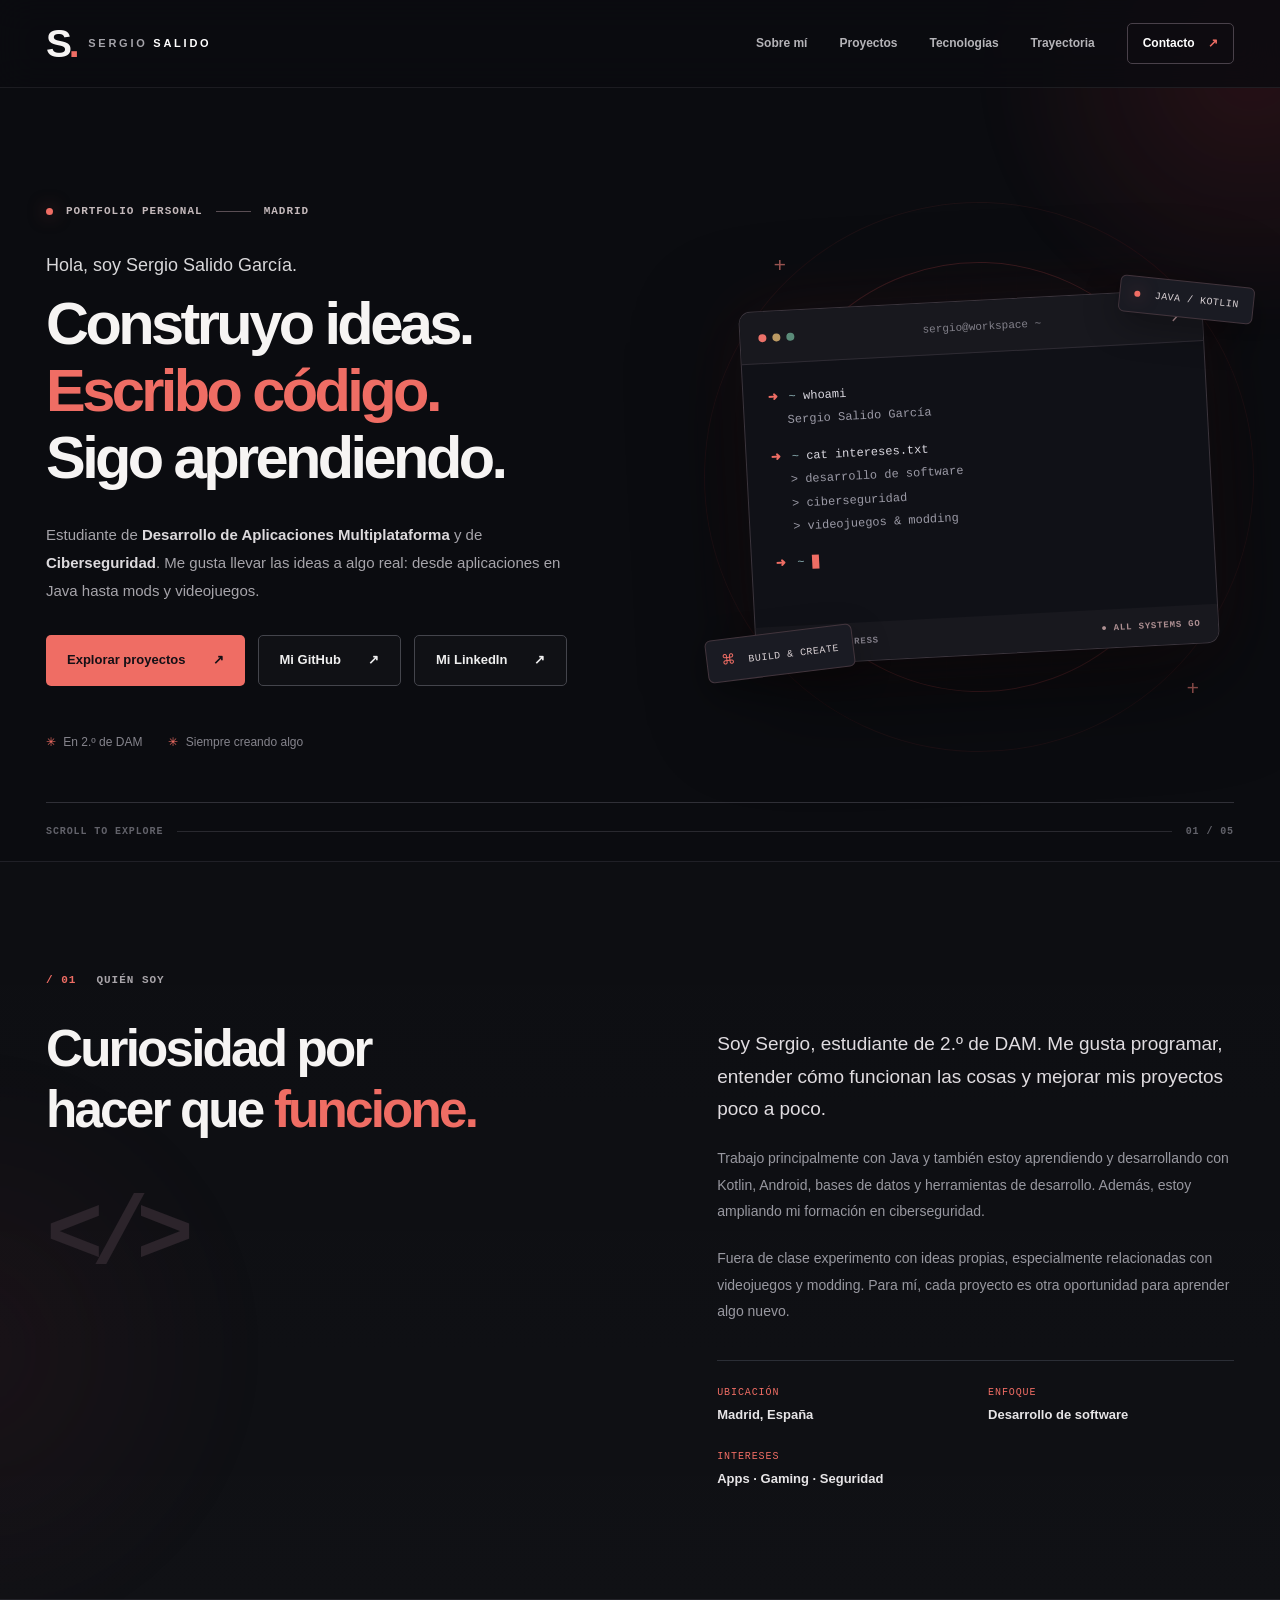
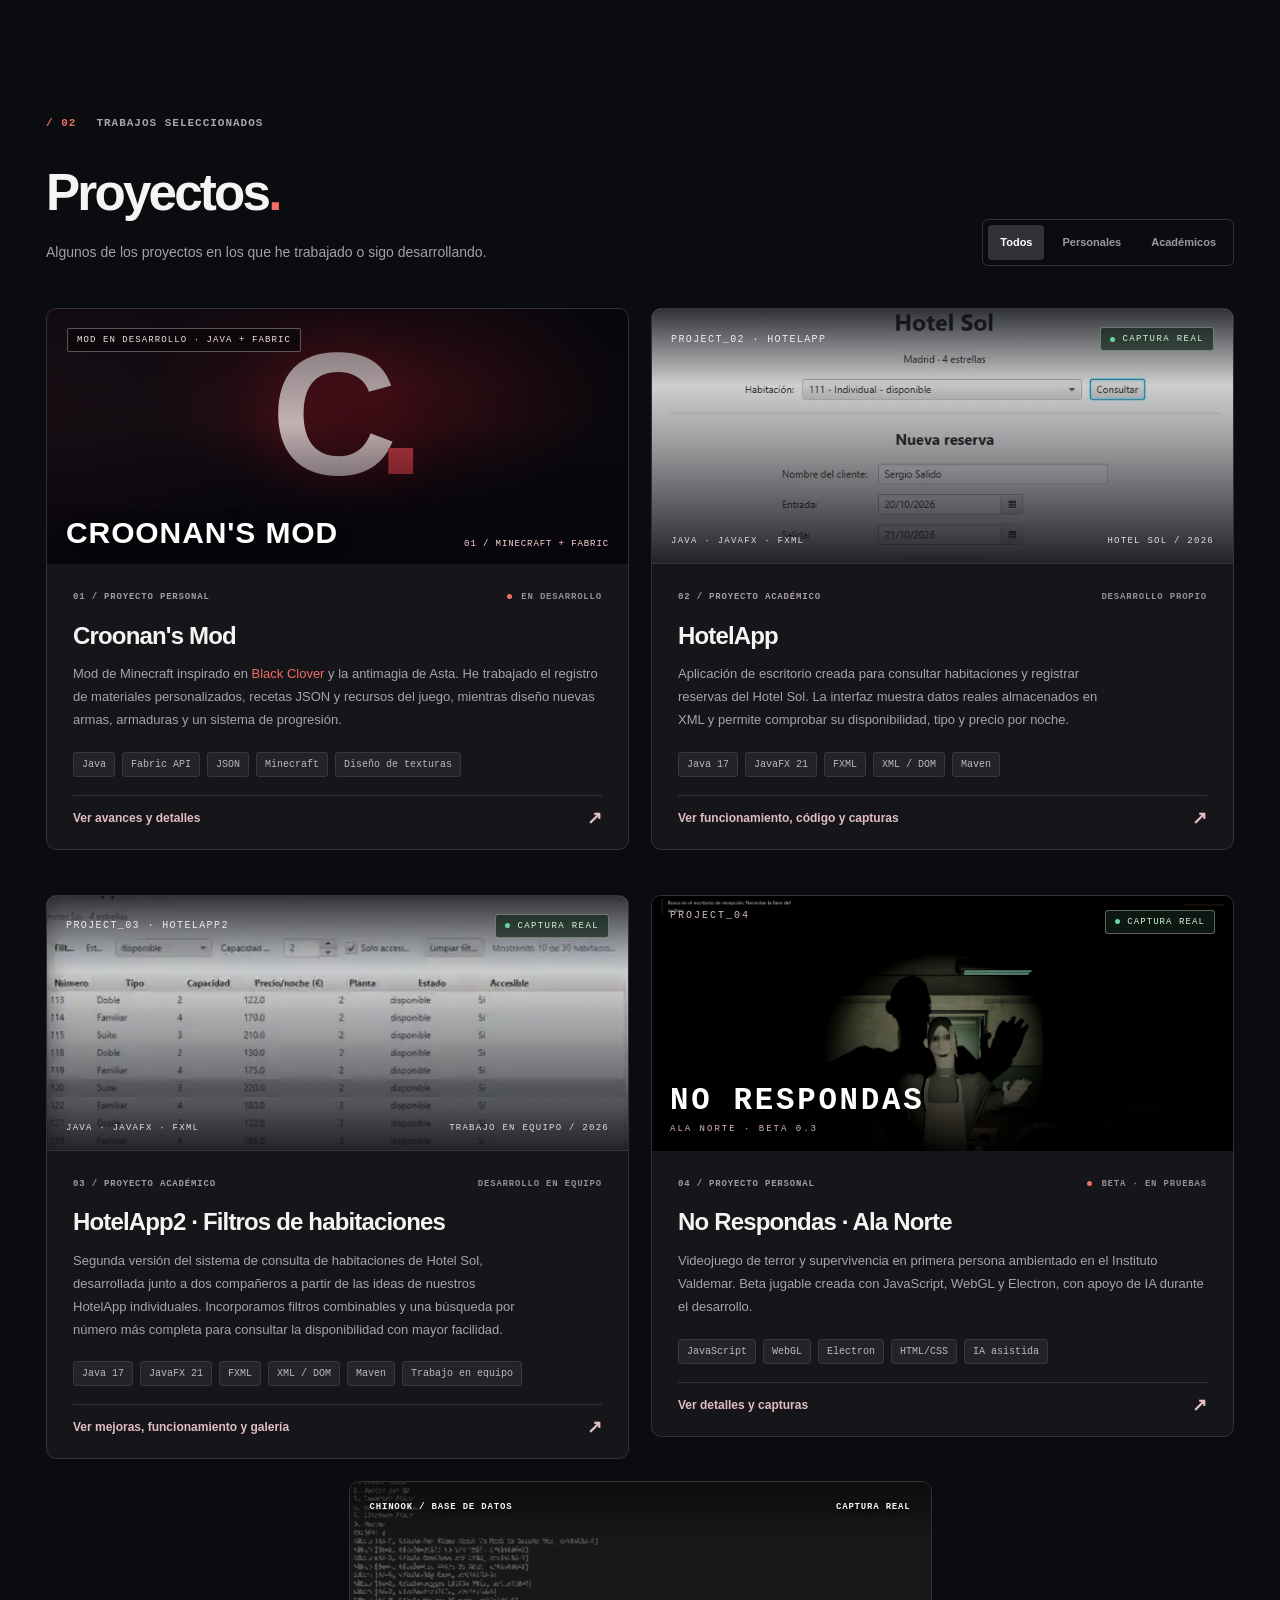
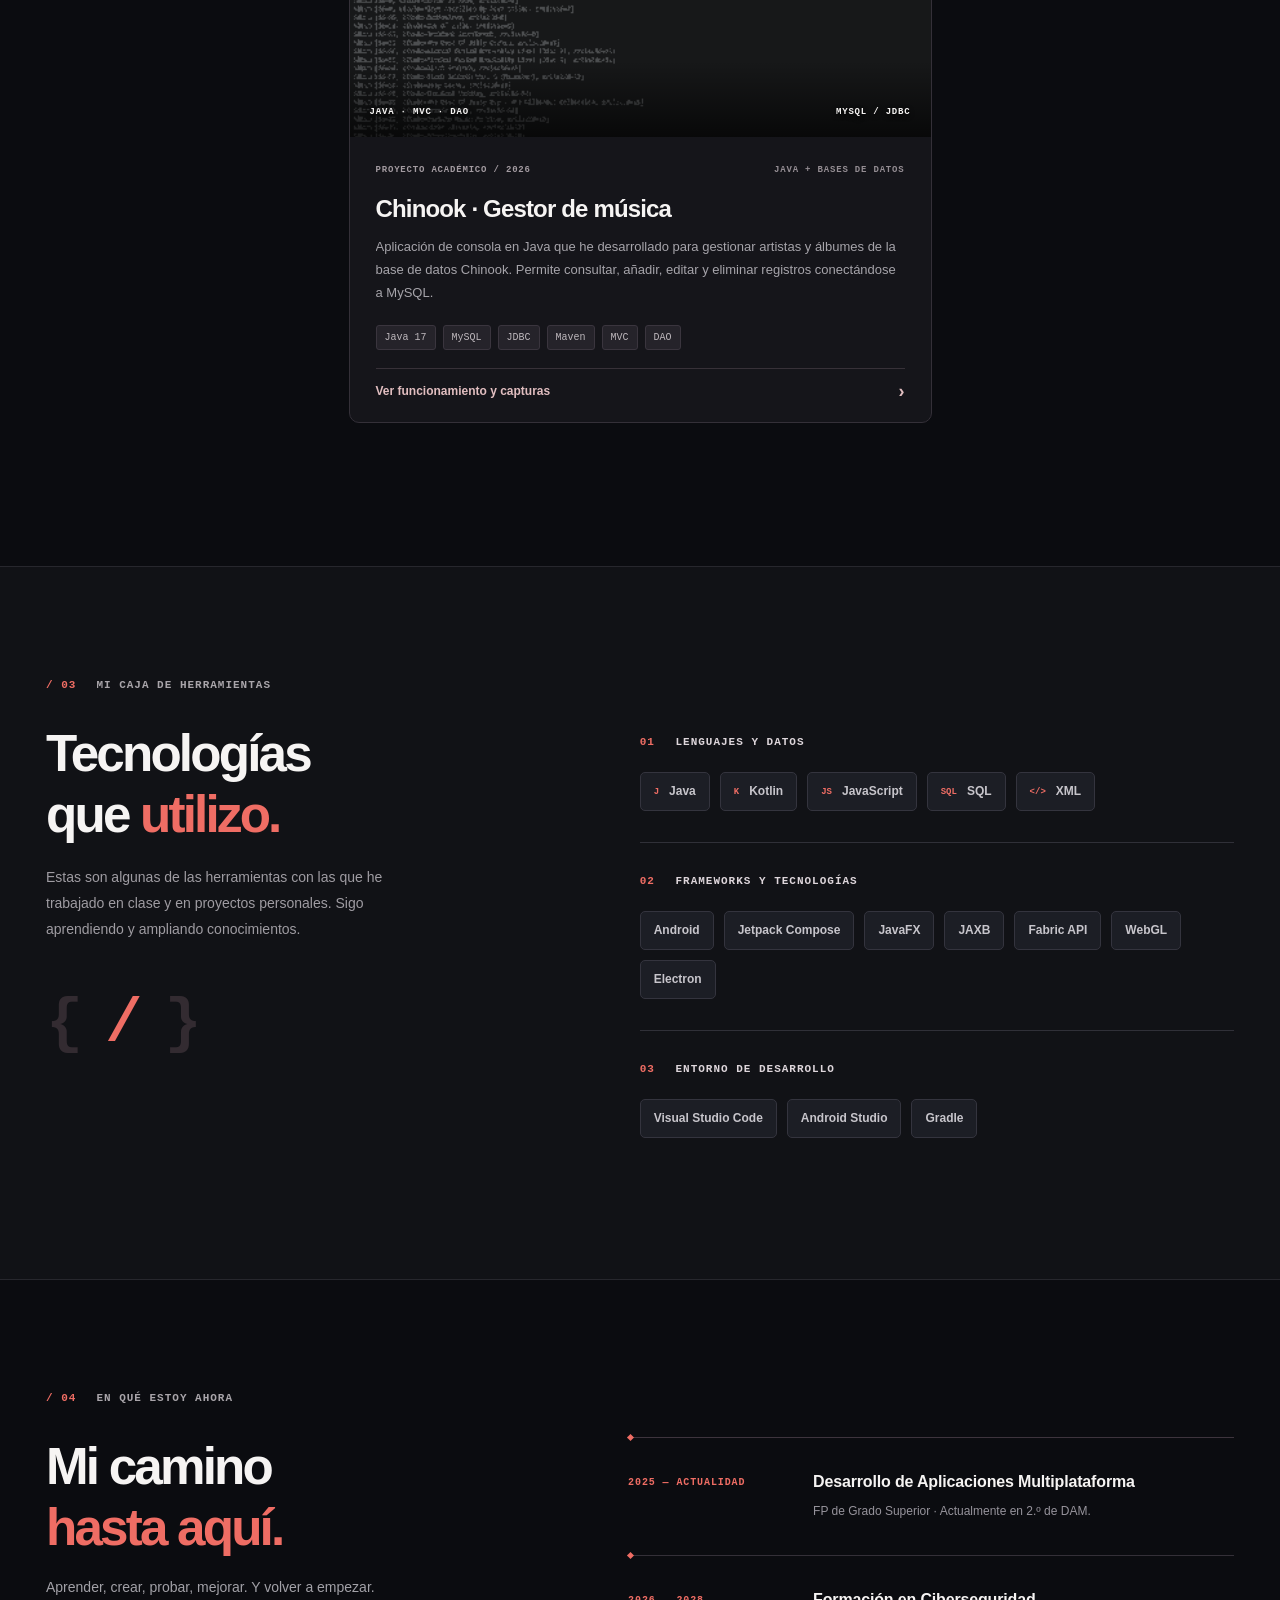
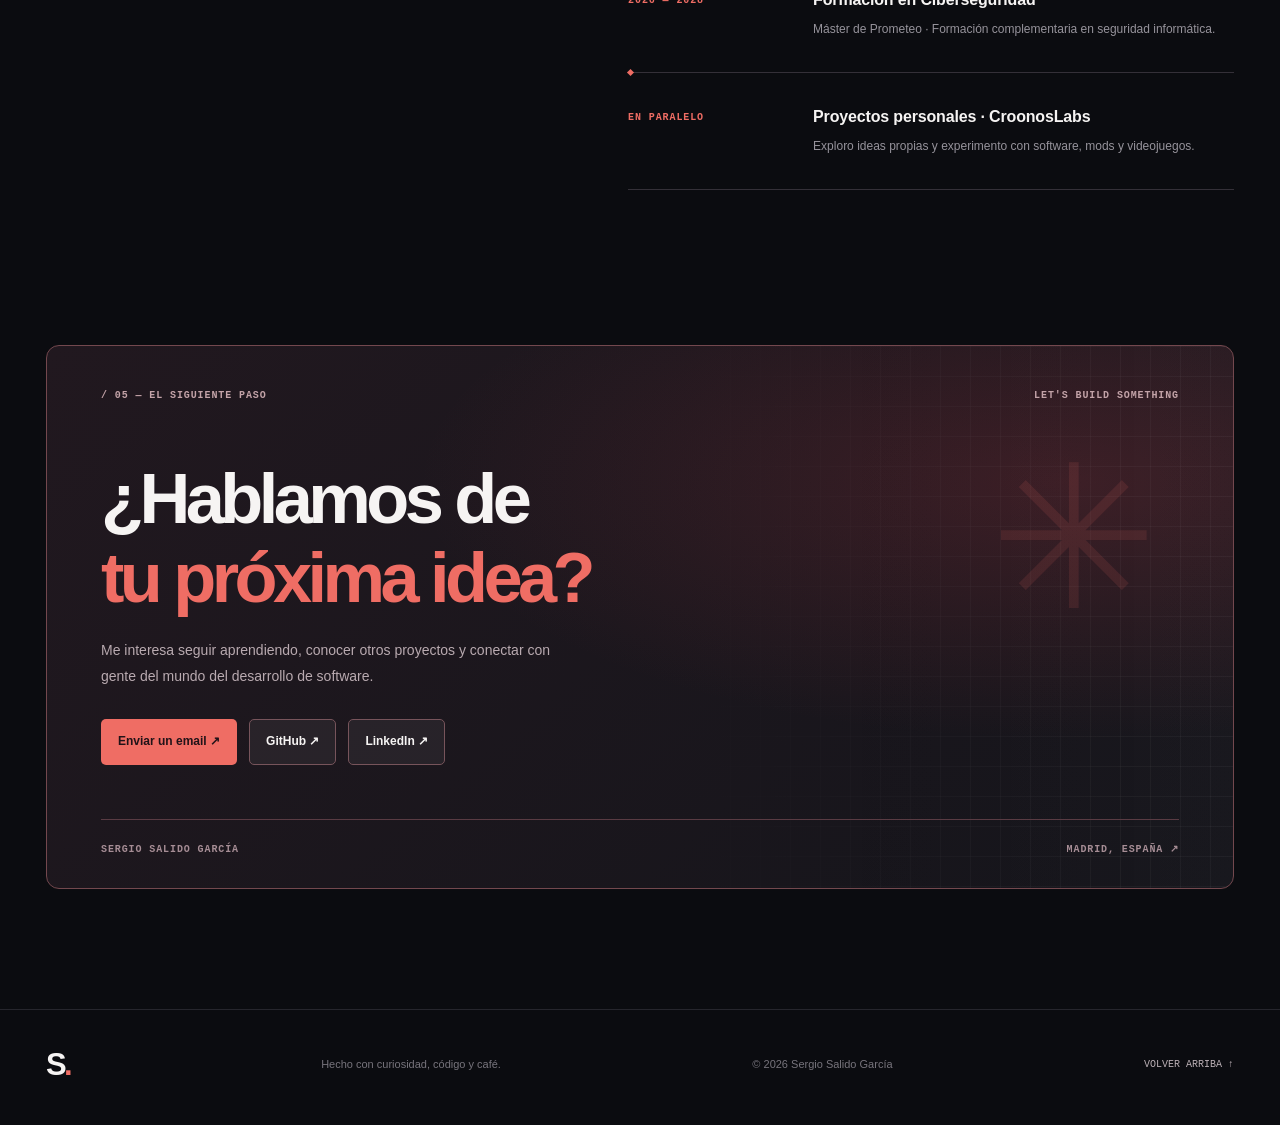
==== commit 73e30c18: "Integrar capturas reales y galeria ampliable de Chinook" ====
--- a/index.html
+++ b/index.html
@@ -155,6 +155,7 @@
   gap:22px;
   align-items:stretch;
 }
+#projectGrid>.project-card[hidden]{display:none!important}
 #projectGrid>.project-card{
   display:flex;
   flex-direction:column;
@@ -214,6 +215,25 @@
   #projectGrid>#proyecto-chinook-mvc{grid-column:auto;width:100%}
   #projectGrid>.project-card>.project-visual{height:235px;min-height:235px;flex-basis:235px}
 }
+
+/* Chinook: portada y galería reales integradas en la web. */
+#proyecto-chinook-mvc .chinook-cover{background:#14171b;padding:18px 20px}
+.chinook-cover>img{position:absolute;inset:0;width:100%;height:100%;object-fit:cover;opacity:.78}
+.chinook-cover:after{content:"";position:absolute;inset:0;background:linear-gradient(180deg,rgba(0,0,0,.45),transparent 25%,transparent 70%,rgba(0,0,0,.65));pointer-events:none}
+.chinook-cover .visual-top,.chinook-cover .visual-bottom{z-index:2;color:#f6f4f3;text-shadow:0 2px 5px #000}
+.chinook-gallery-intro{color:#b9b6bc;font:600 10px var(--mono);letter-spacing:.09em;margin-top:20px}
+.chinook-gallery{display:grid;grid-template-columns:repeat(2,minmax(0,1fr));gap:13px;margin-top:14px}
+.chinook-gallery figure{min-width:0;margin:0}
+.chinook-gallery button{display:block;width:100%;border:1px solid #45444f;border-radius:7px;padding:0;background:#101216;overflow:hidden;cursor:zoom-in;transition:border-color .2s}
+.chinook-gallery button:hover{border-color:var(--red)}
+.chinook-gallery img{display:block;width:100%;height:170px;object-fit:contain;background:#141619}
+.chinook-gallery figcaption{margin-top:6px;color:#a5a2aa;font:11px var(--mono)}
+.chinook-lightbox{border:1px solid #61535b;background:#111217;color:#eee;border-radius:12px;padding:22px;max-width:min(1100px,94vw);max-height:94vh;box-shadow:0 24px 90px #000}
+.chinook-lightbox::backdrop{background:rgba(0,0,0,.87)}
+.chinook-lightbox img{display:block;max-width:100%;max-height:72vh;margin:auto;object-fit:contain;image-rendering:auto}
+.chinook-lightbox .chinook-dialog-bar{display:flex;justify-content:space-between;align-items:center;gap:20px;margin-bottom:14px}
+.chinook-lightbox .chinook-dialog-bar button{cursor:pointer;background:#27242b;border:1px solid #51454c;border-radius:5px;color:white;padding:6px 12px}
+@media(max-width:620px){.chinook-gallery{grid-template-columns:1fr}.chinook-gallery img{height:180px}}
 </style>
 </head>
 <body>
@@ -456,21 +476,27 @@
   </div>
 </article>
           <article class="project-card" data-category="academico" id="proyecto-chinook-mvc">
-            <div class="project-visual" style="background:radial-gradient(ellipse at 50% 25%,#293f42,#171e26 58%,#101219);padding:17px 20px;">
-              <div class="visual-top"><span>CHINOOK / MYSQL DATABASE</span><span>JAVA 17 · MAVEN</span></div>
-              <div style="position:absolute;inset:43px 10% 35px;transform:rotate(-3deg);background:#0b1219;border:1px solid #37515a;border-radius:9px;overflow:hidden;box-shadow:0 22px 45px #0008;font:11px/1.7 var(--mono);color:#b8d5d6">
-                <div style="padding:8px 13px;background:#1c2b32;border-bottom:1px solid #37515a;color:#93afb5;font-size:10px">● &nbsp; CHINOOK — Gestión musical</div>
-                <div style="padding:12px 18px"><span style="color:#82d5c0">> java App</span><br>===== CHINOOK =====<br><span style="color:#e1ebed">1. Gestión de álbumes</span><br><span style="color:#e1ebed">2. Gestión de artistas</span><br><span style="color:#e1ebed">0. Salir</span><br><span style="color:#82d5c0">Opción: 2 ▌</span></div>
-              </div>
-              <div class="visual-bottom"><span>CONSOLA · MVC + DAO</span><span>CRUD / JDBC</span></div>
+            <div class="project-visual chinook-cover">
+              <img data-chinook-index="1" alt="Captura real de Chinook mostrando la gestión y listado de álbumes" loading="lazy">
+              <div class="visual-top"><span>CHINOOK / BASE DE DATOS</span><span>CAPTURA REAL</span></div>
+              <div class="visual-bottom"><span>JAVA · MVC · DAO</span><span>MYSQL / JDBC</span></div>
             </div>
             <div class="project-info">
               <div class="project-meta"><span>PROYECTO ACADÉMICO / 2026</span><span class="project-state">JAVA + BASES DE DATOS</span></div>
               <h3>Chinook · Gestor de música</h3>
               <p>Aplicación de consola en Java que he desarrollado para gestionar artistas y álbumes de la base de datos Chinook. Permite consultar, añadir, editar y eliminar registros conectándose a MySQL.</p>
               <div class="tags"><span>Java 17</span><span>MySQL</span><span>JDBC</span><span>Maven</span><span>MVC</span><span>DAO</span></div>
-              <details><summary>Ver más sobre el proyecto <span aria-hidden="true">›</span></summary>
+              <details class="project-details"><summary>Ver funcionamiento y capturas <span aria-hidden="true">›</span></summary>
                 <p>He organizado el código en modelos, vistas, controladores, DAO y una clase para la conexión. Incluye búsquedas por ID, listados de artistas con sus álbumes, consultas SQL preparadas, comprobaciones de entrada y gestión de errores. Para eliminar un artista y sus registros relacionados utilizo transacciones con commit y rollback. Este proyecto me ha servido para practicar JDBC, SQL y la separación de responsabilidades con MVC.</p>
+                <p class="chinook-gallery-intro">CAPTURAS REALES · PROYECTO CHINOOK</p>
+                <div class="chinook-gallery">
+                  <figure><button type="button" class="chinook-image-button" data-caption="01 — Estructura MVC, DAO y conexión en VS Code" aria-label="Ampliar estructura del proyecto"><img data-chinook-index="0" alt="Estructura real de carpetas y clases Java en VS Code" loading="lazy"></button><figcaption>01 · Estructura MVC</figcaption></figure>
+                  <figure><button type="button" class="chinook-image-button" data-caption="02 — Menú y listado de álbumes" aria-label="Ampliar listado de álbumes"><img data-chinook-index="1" alt="Consola real de Chinook listando álbumes" loading="lazy"></button><figcaption>02 · Álbumes</figcaption></figure>
+                  <figure><button type="button" class="chinook-image-button" data-caption="03 — Búsqueda de álbum por ID" aria-label="Ampliar búsqueda por ID"><img data-chinook-index="2" alt="Resultado real de búsqueda del álbum 14" loading="lazy"></button><figcaption>03 · Buscar por ID</figcaption></figure>
+                  <figure><button type="button" class="chinook-image-button" data-caption="04 — Listado de artistas" aria-label="Ampliar listado de artistas"><img data-chinook-index="3" alt="Consola real de Chinook listando artistas" loading="lazy"></button><figcaption>04 · Artistas</figcaption></figure>
+                  <figure><button type="button" class="chinook-image-button" data-caption="05 — Inserción correcta de un artista" aria-label="Ampliar inserción de artista"><img data-chinook-index="4" alt="Confirmación real de inserción del artista WillyRex con ID 276" loading="lazy"></button><figcaption>05 · Insertar artista</figcaption></figure>
+                </div>
+                <p class="project-note">Capturas reales del programa y su estructura. Haz clic en una imagen para ampliarla.</p>
               </details>
             </div>
           </article>
@@ -573,7 +599,21 @@
       item.classList.toggle('is-active', active);
       item.setAttribute('aria-pressed', String(active));
     });
-    projectCards.forEach(card => { card.hidden = selected !== 'todos' && card.dataset.category !== selected; });
+    projectCards.forEach(card => {
+      const visible = selected === 'todos' || card.dataset.category === selected;
+      card.hidden = !visible;
+      // Refuerzo: la hoja de estilos define display:flex para las tarjetas.
+      // Usamos !important también en el estilo en línea para que el filtro prevalezca.
+      if (visible) {
+        card.style.removeProperty('display');
+        card.removeAttribute('aria-hidden');
+      } else {
+        card.style.setProperty('display', 'none', 'important');
+        card.setAttribute('aria-hidden', 'true');
+        const details = card.querySelector('details');
+        if (details) details.open = false;
+      }
+    });
   });
 });
 
@@ -685,5 +725,44 @@
 
 </script>
 
+
+<dialog id="chinookLightbox" class="chinook-lightbox" aria-label="Captura de Chinook ampliada">
+ <div class="chinook-dialog-bar"><strong id="chinookDialogCaption">Captura de Chinook</strong><button id="chinookDialogClose" type="button">Cerrar ×</button></div>
+ <img id="chinookDialogImg" alt="Captura ampliada del proyecto Chinook">
+</dialog>
+
+<script>
+/* Las cinco capturas originales se sirven compactadas en un único recurso de la web.
+   Se recortan automáticamente sin llamadas externas ni servicios adicionales. */
+(() => {
+ const cuts=[[0,222],[222,291],[513,177],[690,193],[883,387]];
+ const all=Array.from(document.querySelectorAll('[data-chinook-index]'));
+ const dialog=document.getElementById('chinookLightbox');
+ const viewer=document.getElementById('chinookDialogImg');
+ const caption=document.getElementById('chinookDialogCaption');
+ fetch('chinook-sprite-part1.txt').then(r => {if(!r.ok) throw Error('Recurso no disponible');return r.text();})
+ .then(base64=>{
+   const source=new Image();
+   source.onload=()=>{
+     const previews=cuts.map(([y,h])=>{
+       const canvas=document.createElement('canvas');canvas.width=450;canvas.height=h;
+       canvas.getContext('2d').drawImage(source,0,y,450,h,0,0,450,h);
+       return canvas.toDataURL('image/png');
+     });
+     all.forEach(img=>{const i=Number(img.dataset.chinookIndex);if(previews[i])img.src=previews[i];});
+   };
+   source.src='data:image/png;base64,'+base64.trim();
+ }).catch(err=>console.warn('No se pudieron cargar las capturas Chinook:',err));
+ document.querySelectorAll('.chinook-image-button').forEach(button=>{
+  button.addEventListener('click',()=>{
+   const image=button.querySelector('img');if(!image?.src)return;
+   viewer.src=image.src;viewer.alt=image.alt;caption.textContent=button.dataset.caption||'Chinook';
+   if(typeof dialog.showModal==='function')dialog.showModal();
+  });
+ });
+ document.getElementById('chinookDialogClose')?.addEventListener('click',()=>dialog.close());
+ dialog?.addEventListener('click',event=>{if(event.target===dialog)dialog.close()});
+})();
+</script>
 </body>
 </html>
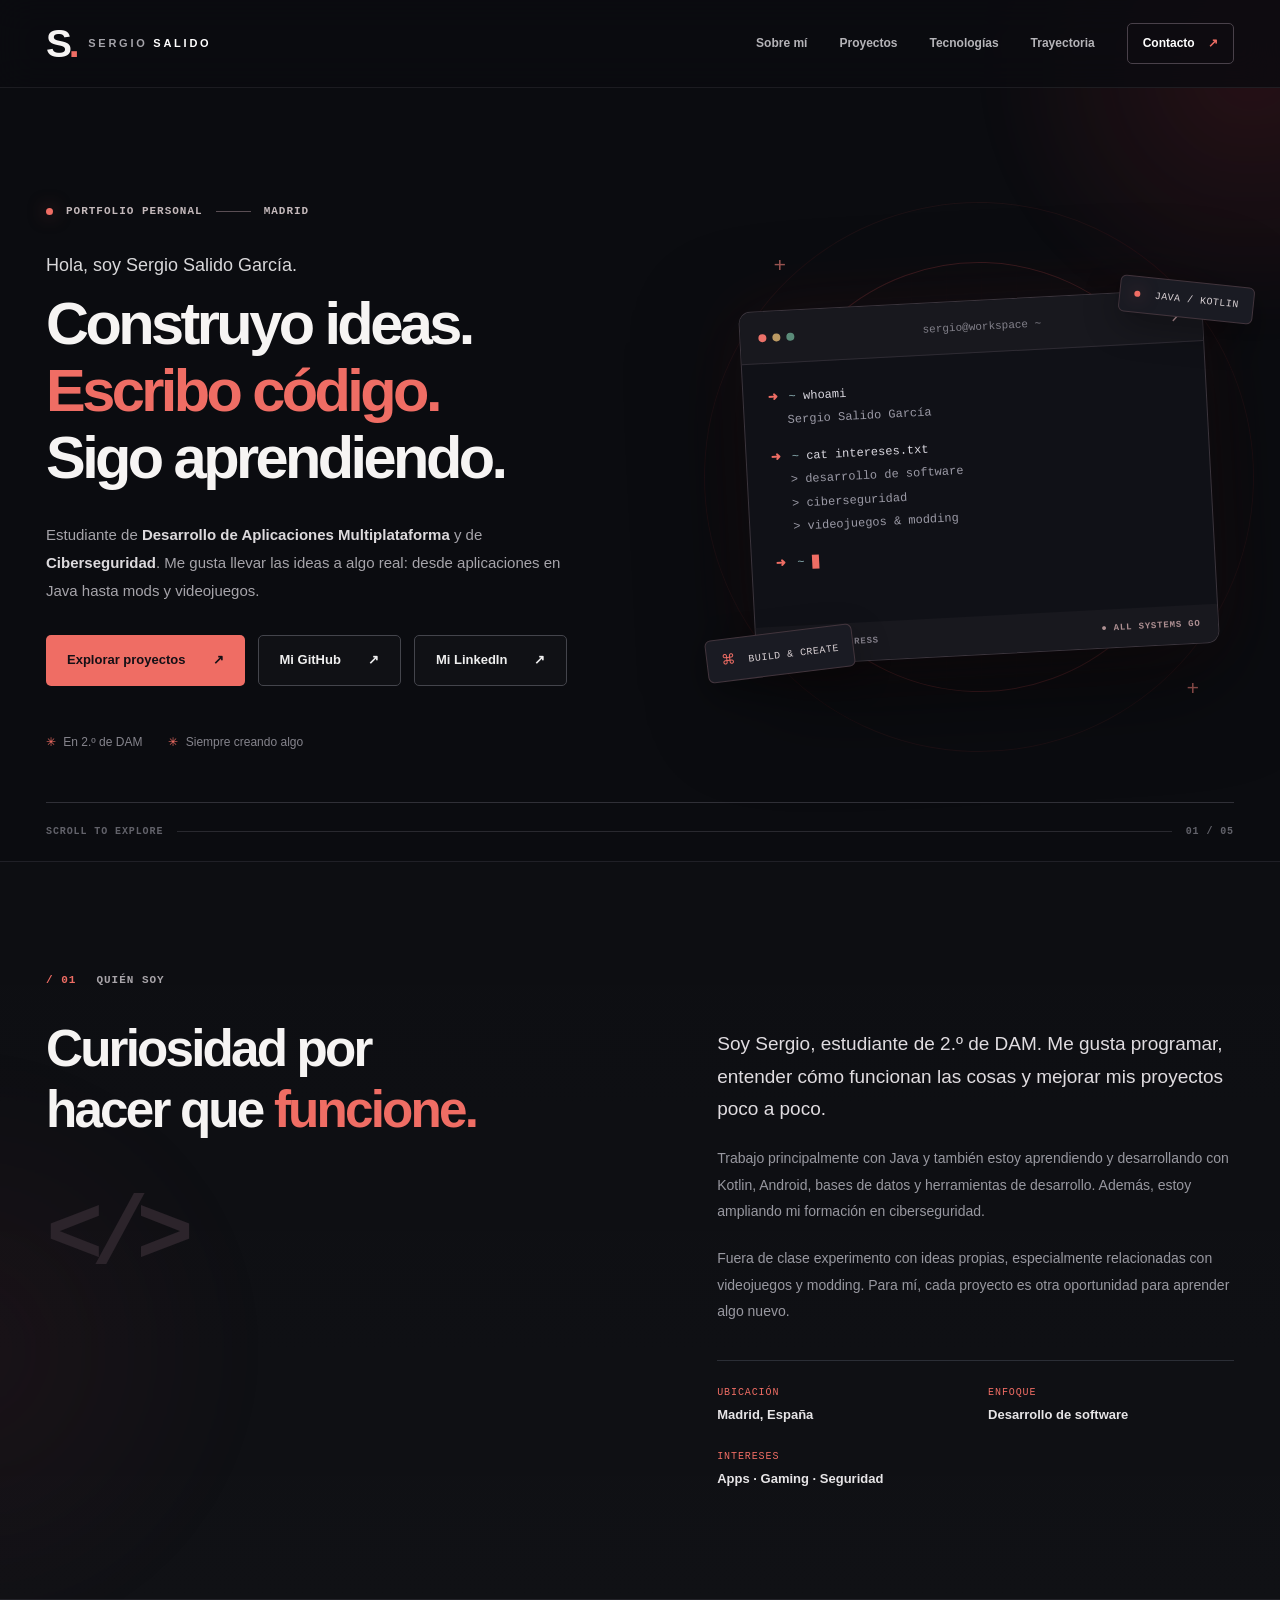
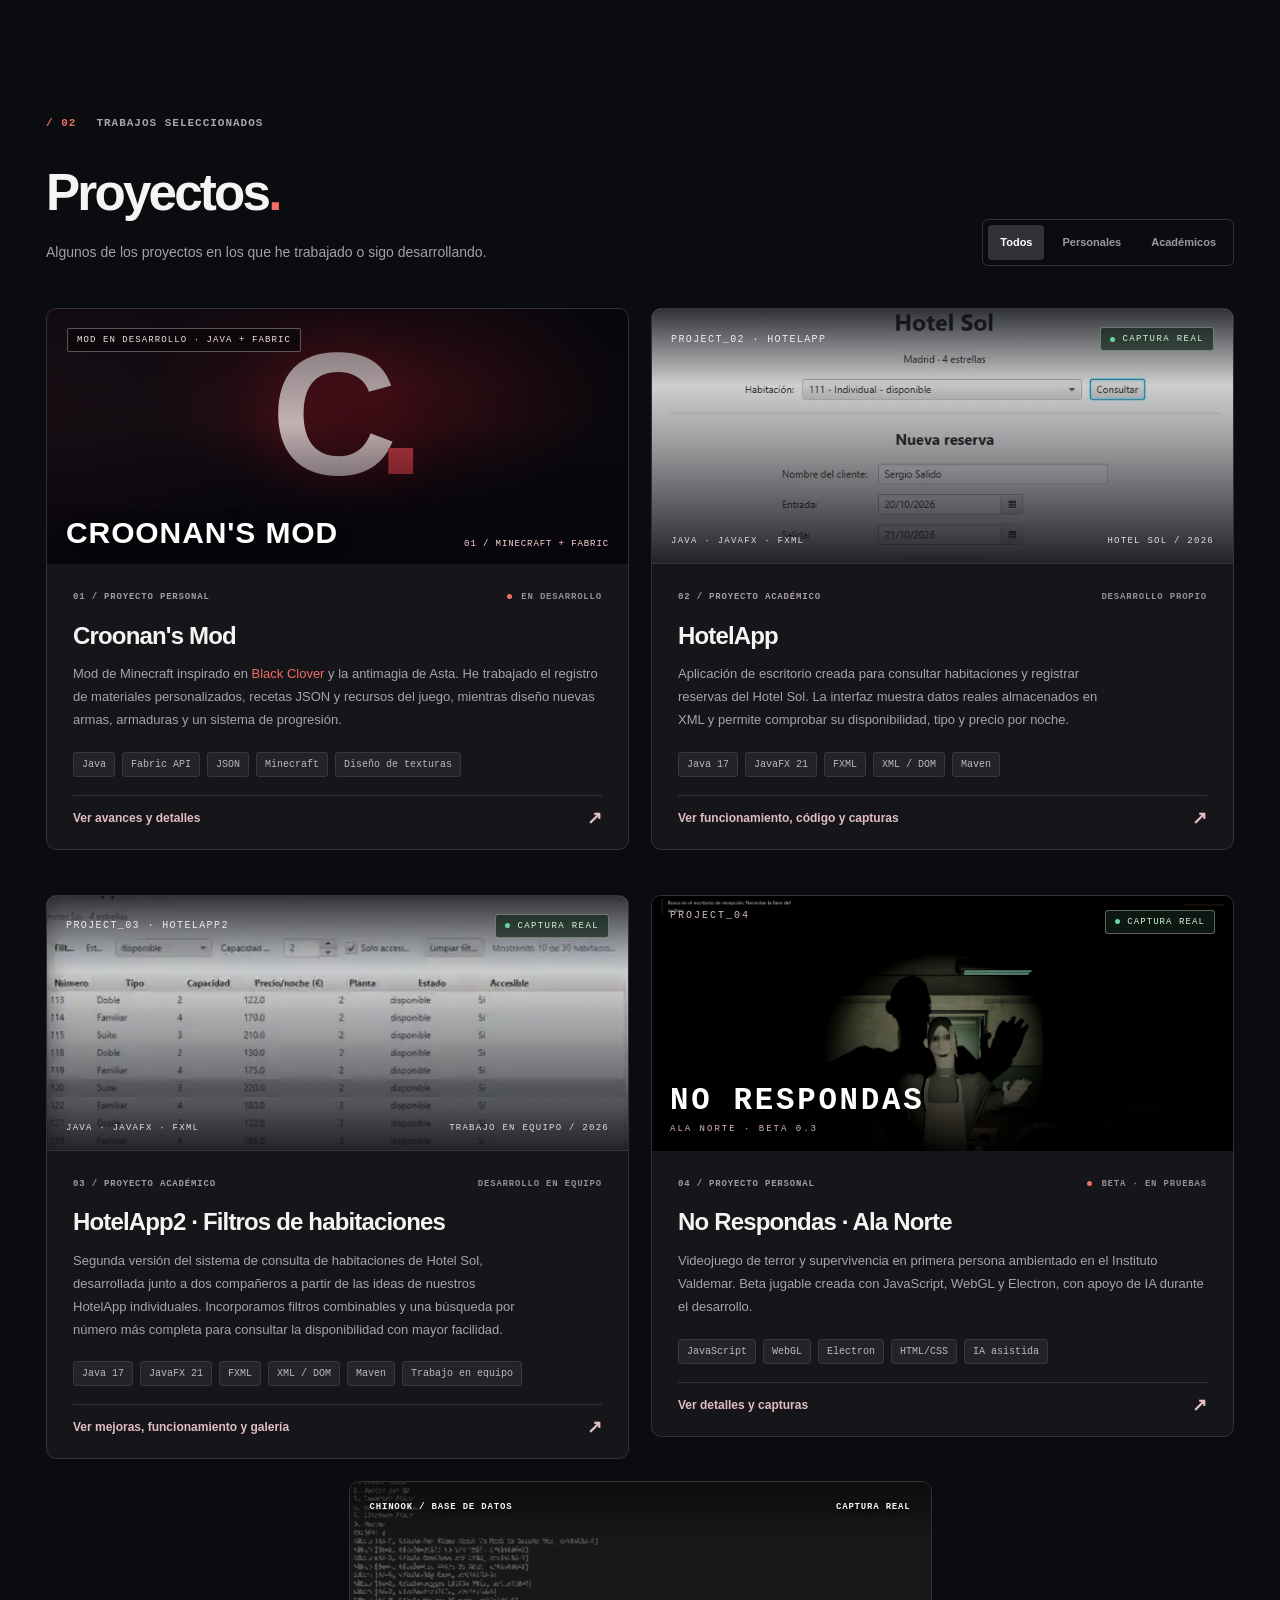
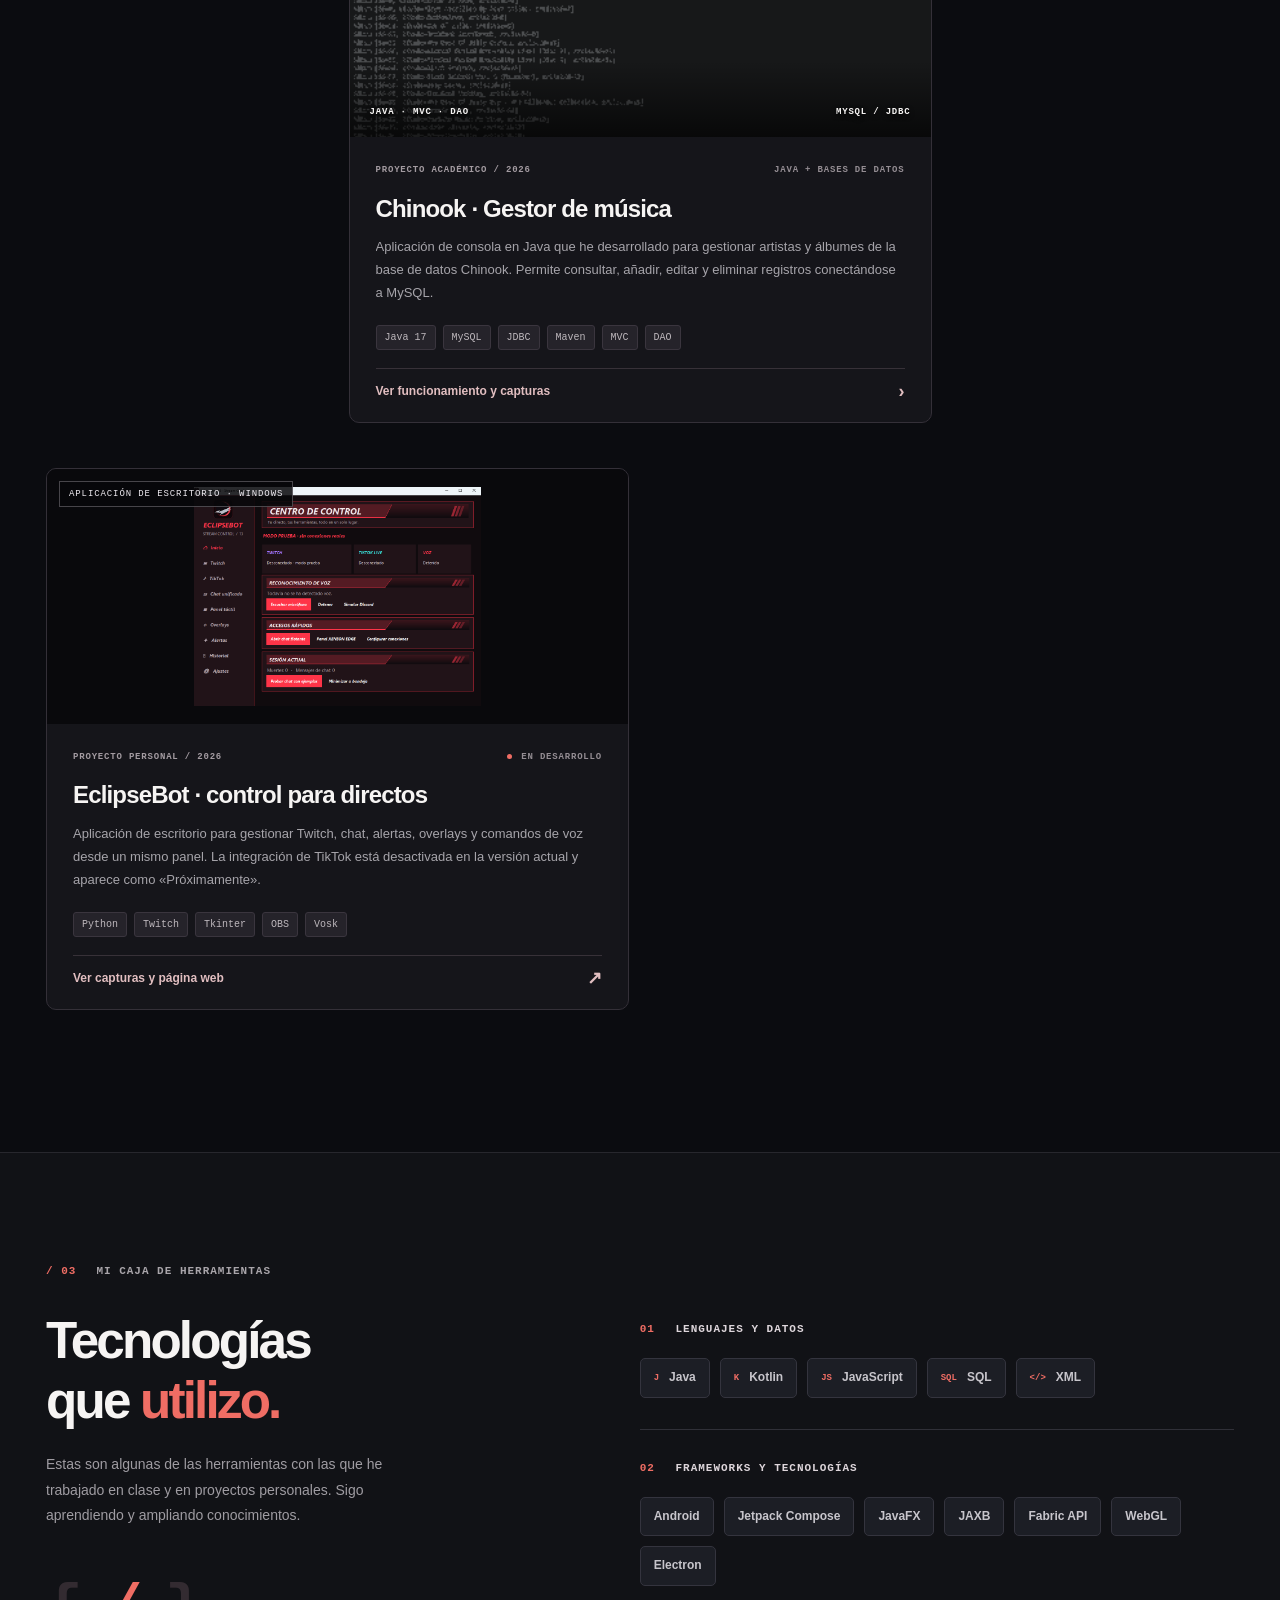
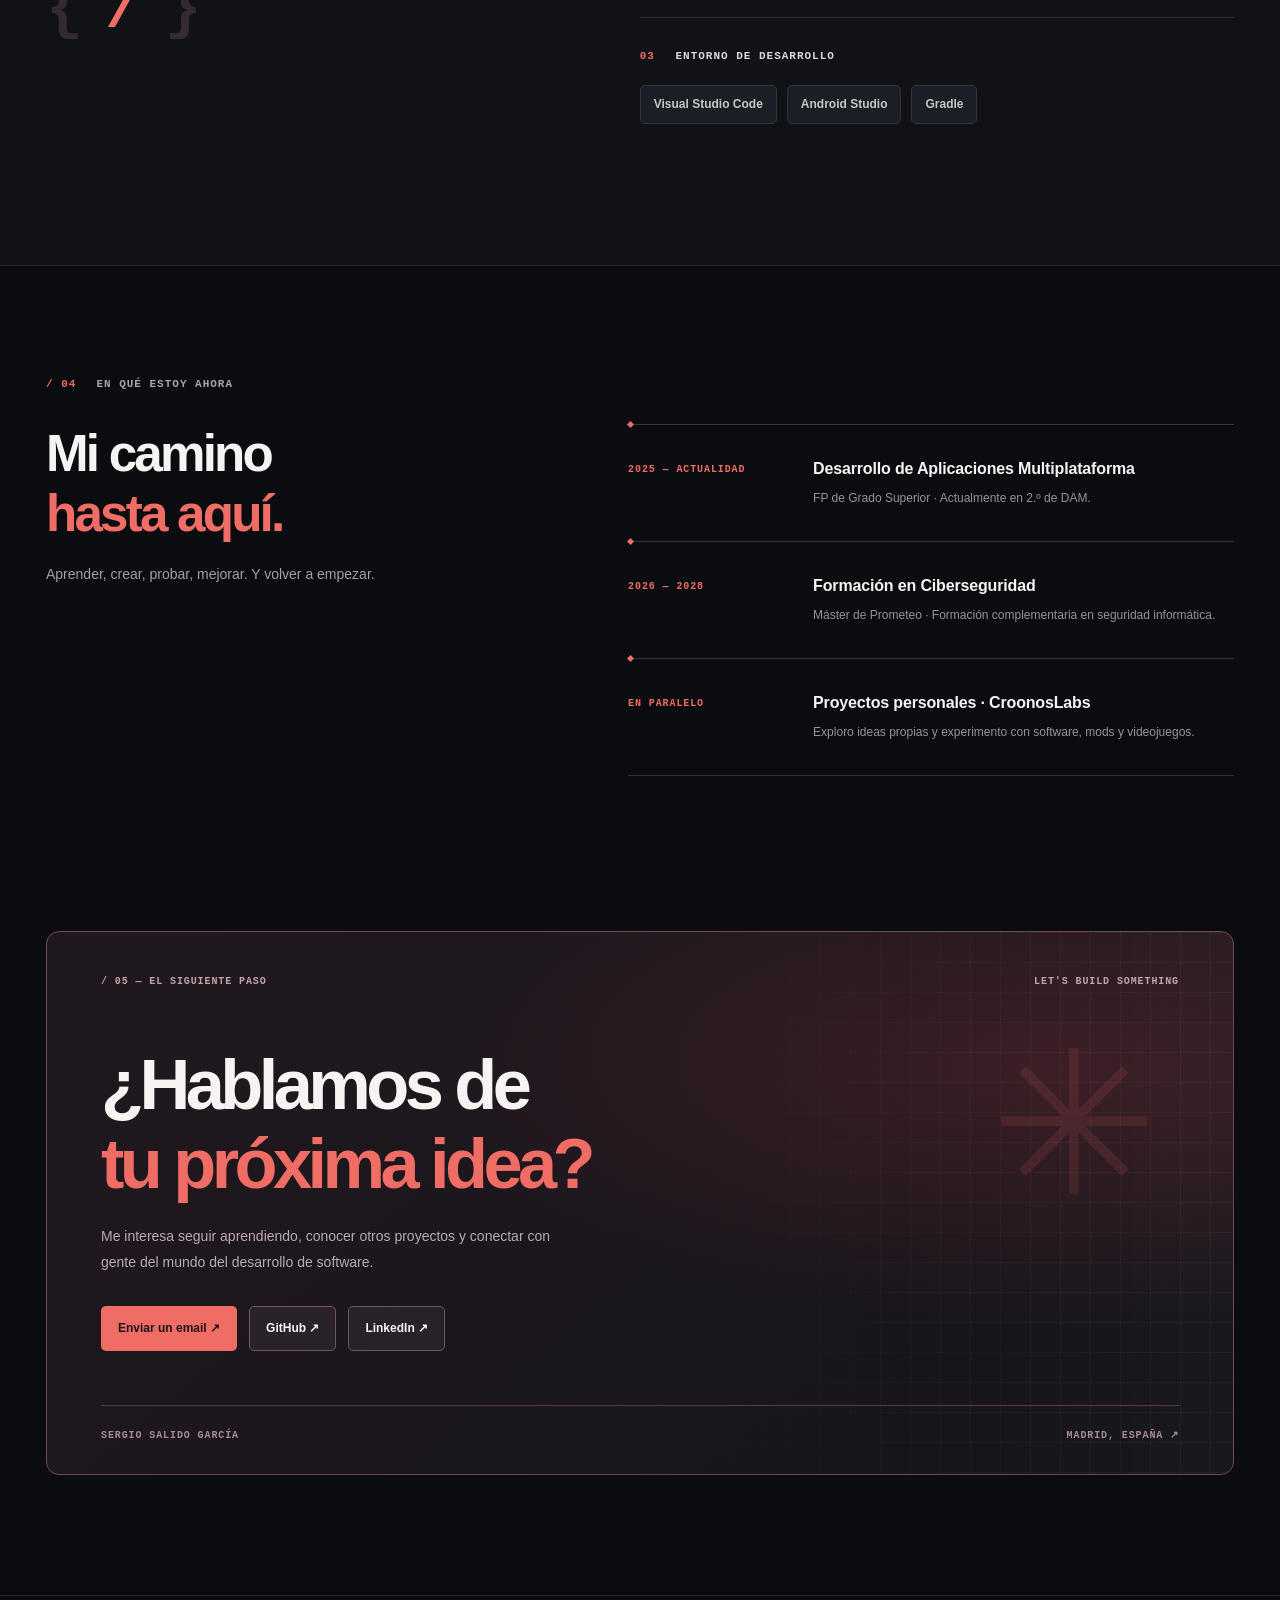
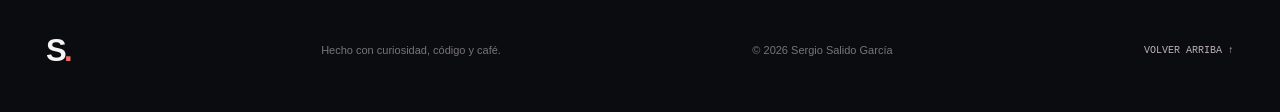
==== commit a1d6b057: "Publicar EclipseBot y añadirlo al portfolio" ====
--- a/index.html
+++ b/index.html
@@ -228,12 +228,38 @@
 .chinook-gallery button:hover{border-color:var(--red)}
 .chinook-gallery img{display:block;width:100%;height:170px;object-fit:contain;background:#141619}
 .chinook-gallery figcaption{margin-top:6px;color:#a5a2aa;font:11px var(--mono)}
-.chinook-lightbox{border:1px solid #61535b;background:#111217;color:#eee;border-radius:12px;padding:22px;max-width:min(1100px,94vw);max-height:94vh;box-shadow:0 24px 90px #000}
-.chinook-lightbox::backdrop{background:rgba(0,0,0,.87)}
-.chinook-lightbox img{display:block;max-width:100%;max-height:72vh;margin:auto;object-fit:contain;image-rendering:auto}
-.chinook-lightbox .chinook-dialog-bar{display:flex;justify-content:space-between;align-items:center;gap:20px;margin-bottom:14px}
-.chinook-lightbox .chinook-dialog-bar button{cursor:pointer;background:#27242b;border:1px solid #51454c;border-radius:5px;color:white;padding:6px 12px}
+.chinook-lightbox{box-sizing:border-box;border:1px solid #61535b;background:#111217;color:#eee;border-radius:12px;padding:14px;width:96vw;max-width:1500px;height:93vh;max-height:93vh;box-shadow:0 24px 90px #000;overflow:hidden}
+.chinook-lightbox::backdrop{background:rgba(0,0,0,.9)}
+.chinook-lightbox .chinook-dialog-bar{display:flex;justify-content:space-between;align-items:center;gap:12px;margin-bottom:10px;flex-wrap:wrap}
+.chinook-lightbox .chinook-dialog-bar button{cursor:pointer;background:#27242b;border:1px solid #51454c;border-radius:5px;color:white;padding:7px 11px}
+.chinook-lightbox .chinook-dialog-actions{display:flex;align-items:center;gap:7px}
+.chinook-lightbox .chinook-viewer{height:calc(100% - 55px);overflow:auto;background:#18191d;border:1px solid #303039;border-radius:6px;text-align:center}
+.chinook-lightbox img{display:block;width:100%;max-width:none;max-height:none;height:auto;margin:0 auto;object-fit:contain}
+@media(max-width:620px){.chinook-lightbox{padding:8px;width:98vw;height:93vh}.chinook-lightbox .chinook-viewer{height:calc(100% - 100px)}.chinook-lightbox .chinook-dialog-actions{width:100%;justify-content:space-between}}
 @media(max-width:620px){.chinook-gallery{grid-template-columns:1fr}.chinook-gallery img{height:180px}}
+
+/* Visor legible de Chinook: texto vectorial y captura, sin escalar letras diminutas. */
+.chinook-readout{margin:0;background:#12151a;color:#e9ecf0;font:clamp(13px,1.18vw,18px)/1.65 "Cascadia Code",Consolas,monospace;white-space:pre;overflow:auto;padding:22px 24px;min-width:0;min-height:200px;tab-size:2}
+.chinook-lightbox .chinook-viewer{height:calc(100% - 55px);text-align:left}
+.chinook-lightbox .chinook-viewer img{max-width:none;image-rendering:pixelated}
+.chinook-dialog-actions .chinook-switch{background:#283a37;border-color:#4c807a}
+.chinook-lightbox .chinook-viewer[data-mode="text"] img{display:none!important}
+.chinook-lightbox .chinook-viewer[data-mode="image"] .chinook-readout{display:none!important}
+@media(max-width:620px){.chinook-readout{font-size:13px;padding:14px}}
+
+/* EclipseBot: tarjeta de proyecto con capturas reales */
+.eclipsebot-cover{display:block;position:relative;isolation:isolate;background:#09090c;overflow:hidden}
+.eclipsebot-cover img{display:block;width:100%;height:100%;object-fit:contain;object-position:center;background:#09090c;transition:transform .25s}
+.project-card:hover .eclipsebot-cover img{transform:scale(1.025)}
+.eclipsebot-cover-label{position:absolute;z-index:2;left:12px;top:12px;padding:7px 9px;background:rgba(8,8,10,.85);border:1px solid rgba(235,230,240,.28);color:#eeeaf0;font:9px var(--mono);letter-spacing:.1em}
+.eclipsebot-gallery{display:grid;grid-template-columns:repeat(2,minmax(0,1fr));gap:9px;margin-top:15px}
+.eclipsebot-gallery a{display:block;border:1px solid #37333b;border-radius:5px;overflow:hidden;background:#09090c;line-height:0}
+.eclipsebot-gallery a:first-child{grid-column:1/-1}
+.eclipsebot-gallery img{display:block;width:100%;height:180px;object-fit:contain;object-position:top center;background:#09090c}
+.eclipsebot-gallery a:first-child img{height:260px}
+.eclipsebot-page-link{display:inline-flex;margin-top:14px;padding:9px 12px;border:1px solid #594048;border-radius:4px;color:#f0ced2;font-size:11px;font-weight:700;transition:background .18s,color .18s,border-color .18s}
+.eclipsebot-page-link:hover{background:#3b252d;border-color:#9c5b65;color:#fff}
+@media(max-width:620px){.eclipsebot-gallery img,.eclipsebot-gallery a:first-child img{height:190px}}
 </style>
 </head>
 <body>
@@ -500,6 +526,28 @@
               </details>
             </div>
           </article>
+        <article class="project-card" data-category="personal" id="proyecto-eclipsebot">
+          <a class="project-visual eclipsebot-cover" href="https://sergiosalido.github.io/eclipsebot/" aria-label="Abrir la página de EclipseBot">
+            <img src="eclipsebot/assets/screens/eclipsebot-inicio.png" alt="Captura real del centro de control de EclipseBot" loading="lazy">
+            <span class="eclipsebot-cover-label">APLICACIÓN DE ESCRITORIO · WINDOWS</span>
+          </a>
+          <div class="project-info">
+            <div class="project-meta"><span>PROYECTO PERSONAL / 2026</span><span class="project-state"><span class="small-dot"></span> EN DESARROLLO</span></div>
+            <h3>EclipseBot · control para directos</h3>
+            <p>Aplicación de escritorio para gestionar Twitch, chat, alertas, overlays y comandos de voz desde un mismo panel. La integración de TikTok está desactivada en la versión actual y aparece como «Próximamente».</p>
+            <div class="tags"><span>Python</span><span>Twitch</span><span>Tkinter</span><span>OBS</span><span>Vosk</span></div>
+            <details class="project-details">
+              <summary>Ver capturas y página web <span aria-hidden="true">↗</span></summary>
+              <div class="eclipsebot-gallery">
+                <a href="eclipsebot/assets/screens/eclipsebot-inicio.png" target="_blank" rel="noopener"><img src="eclipsebot/assets/screens/eclipsebot-inicio.png" alt="Centro de control de EclipseBot"></a>
+                <a href="eclipsebot/assets/screens/eclipsebot-twitch.png" target="_blank" rel="noopener"><img src="eclipsebot/assets/screens/eclipsebot-twitch.png" alt="Apartado Twitch de EclipseBot"></a>
+                <a href="eclipsebot/assets/screens/eclipsebot-ajustes.png" target="_blank" rel="noopener"><img src="eclipsebot/assets/screens/eclipsebot-ajustes.png" alt="Ajustes de EclipseBot"></a>
+              </div>
+              <p class="project-note">Capturas reales de una compilación anterior de desarrollo. La página del proyecto explica el estado actual y enlaza a la descarga.</p>
+              <a class="eclipsebot-page-link" href="https://sergiosalido.github.io/eclipsebot/" target="_blank" rel="noopener">Visitar la página de EclipseBot ↗</a>
+            </details>
+          </div>
+        </article>
         </div>
       </div>
     </section>
@@ -727,8 +775,8 @@
 
 
 <dialog id="chinookLightbox" class="chinook-lightbox" aria-label="Captura de Chinook ampliada">
- <div class="chinook-dialog-bar"><strong id="chinookDialogCaption">Captura de Chinook</strong><button id="chinookDialogClose" type="button">Cerrar ×</button></div>
- <img id="chinookDialogImg" alt="Captura ampliada del proyecto Chinook">
+ <div class="chinook-dialog-bar"><strong id="chinookDialogCaption">Captura de Chinook</strong><div class="chinook-dialog-actions"><button id="chinookToggleMode" type="button" class="chinook-switch">Ver captura</button><button type="button" id="chinookZoomOut" aria-label="Reducir imagen">−</button><span id="chinookZoomValue" aria-live="polite">100%</span><button type="button" id="chinookZoomIn" aria-label="Ampliar imagen">+</button><button type="button" id="chinookZoomReset">Ajustar</button><button id="chinookDialogClose" type="button">Cerrar ×</button></div></div>
+ <div class="chinook-viewer" id="chinookViewer" data-mode="text"><pre class="chinook-readout" id="chinookReadout" aria-label="Texto legible de la captura"></pre><img id="chinookDialogImg" alt="Captura del proyecto Chinook"></div>
 </dialog>
 
 <script>
@@ -740,6 +788,160 @@
  const dialog=document.getElementById('chinookLightbox');
  const viewer=document.getElementById('chinookDialogImg');
  const caption=document.getElementById('chinookDialogCaption');
+ const area=document.getElementById('chinookViewer');
+ const readout=document.getElementById('chinookReadout');
+ const switchMode=document.getElementById('chinookToggleMode');
+ const readable=[
+`CHINOOK MVC · ESTRUCTURA DEL PROYECTO
+
+Chinook_MVC_Comentado/
+  src/main/java/es/prometeo/
+    conexion/
+      Conexion.java
+    controlador/
+      AlbumController.java
+      ArtistController.java
+    dao/
+      AlbumDAO.java
+      AlbumDAOImpl.java
+      ArtistDAO.java
+      ArtistDAOImpl.java
+    modelo/
+      Album.java
+      Artist.java
+    vista/
+      AlbumView.java
+      ArtistView.java
+    App.java
+  pom.xml
+  glosario.txt
+
+App.java
+
+public class App {
+  public static void main(String[] args) {
+    Scanner scanner = new Scanner(System.in);
+    AlbumController albums = new AlbumController(
+      new AlbumDAOImpl(), new AlbumView(scanner));
+    ArtistController artistas = new ArtistController(
+      new ArtistDAOImpl(), new ArtistView(scanner));
+
+    // Menú principal: álbumes y artistas
+  }
+}`,
+`===== CHINOOK =====
+1. Gestión de álbumes
+2. Gestión de artistas
+0. Salir
+Opción: 1
+
+===== GESTIÓN DE ÁLBUMES =====
+1. Listar todos
+2. Buscar por ID
+3. Insertar álbum
+4. Actualizar álbum
+5. Eliminar álbum
+0. Volver
+Opción: 1
+
+Álbum [id=1, título=For Those About To Rock We Salute You, artistId=1]
+Álbum [id=2, título=Balls to the Wall, artistId=2]
+Álbum [id=3, título=Restless and Wild, artistId=2]
+Álbum [id=4, título=Let There Be Rock, artistId=1]
+Álbum [id=5, título=Big Ones, artistId=3]
+Álbum [id=6, título=Jagged Little Pill, artistId=4]
+Álbum [id=7, título=Facelift, artistId=5]
+Álbum [id=8, título=Warner 25 Anos, artistId=6]
+Álbum [id=9, título=Plays Metallica By Four Cellos, artistId=7]
+Álbum [id=10, título=Audioslave, artistId=8]
+Álbum [id=11, título=Out Of Exile, artistId=8]
+Álbum [id=12, título=BackBeat Soundtrack, artistId=9]
+Álbum [id=13, título=The Best Of Billy Cobham, artistId=10]
+Álbum [id=14, título=Alcohol Fueled Brewtality Live! [Disc 1], artistId=11]
+Álbum [id=15, título=Alcohol Fueled Brewtality Live! [Disc 2], artistId=11]
+Álbum [id=16, título=Black Sabbath, artistId=12]
+Álbum [id=17, título=Black Sabbath Vol. 4 (Remaster), artistId=12]
+Álbum [id=18, título=Body Count, artistId=13]
+Álbum [id=19, título=Chemical Wedding, artistId=14]
+Álbum [id=20, título=The Best Of Buddy Guy, artistId=15]`,
+`===== GESTIÓN DE ÁLBUMES =====
+1. Listar todos
+2. Buscar por ID
+3. Insertar álbum
+4. Actualizar álbum
+5. Eliminar álbum
+0. Volver
+Opción: 2
+
+ID del álbum: 14
+Álbum [id=14, título=Alcohol Fueled Brewtality Live! [Disc 1], artistId=11]
+
+===== GESTIÓN DE ÁLBUMES =====
+1. Listar todos
+2. Buscar por ID
+3. Insertar álbum
+4. Actualizar álbum
+5. Eliminar álbum
+0. Volver
+Opción:`,
+`===== CHINOOK =====
+1. Gestión de álbumes
+2. Gestión de artistas
+0. Salir
+Opción: 2
+
+===== GESTIÓN DE ARTISTAS =====
+1. Listar todos
+2. Buscar por ID
+3. Insertar artista
+4. Actualizar artista
+5. Eliminar artista
+6. Listar artistas con sus álbumes
+0. Volver
+Opción: 1
+
+Artist [id=43, nombre=A Cor Do Som]
+Artist [id=230, nombre=Aaron Copland & London Symphony Orchestra]
+Artist [id=202, nombre=Aaron Goldberg]
+Artist [id=1, nombre=AC/DC]
+Artist [id=214, nombre=Academy of St. Martin in the Fields & Sir Neville Marriner]
+Artist [id=215, nombre=Academy of St. Martin in the Fields Chamber Ensemble & Sir Neville Marriner]
+Artist [id=2, nombre=Accept]
+Artist [id=260, nombre=Adrian Leaper & Doreen de Feis]
+Artist [id=3, nombre=Aerosmith]
+Artist [id=161, nombre=Aerosmith & Sierra Leone's Refugee Allstars]
+Artist [id=197, nombre=Aisha Duo]`,
+`===== GESTIÓN DE ARTISTAS =====
+1. Listar todos
+2. Buscar por ID
+3. Insertar artista
+4. Actualizar artista
+5. Eliminar artista
+6. Listar artistas con sus álbumes
+0. Volver
+Opción: 3
+
+Nombre: WillyRex
+Artista insertado. ID generado: 276
+
+===== GESTIÓN DE ARTISTAS =====
+1. Listar todos
+2. Buscar por ID
+3. Insertar artista
+4. Actualizar artista
+5. Eliminar artista
+6. Listar artistas con sus álbumes
+0. Volver
+Opción:`
+ ];
+ const setMode = mode => {area.dataset.mode=mode;switchMode.textContent=mode==='text'?'Ver captura':'Ver texto nítido';area.scrollTop=0;area.scrollLeft=0;};
+ switchMode?.addEventListener('click',()=>setMode(area.dataset.mode==='text'?'image':'text'));
+ const zoomValue=document.getElementById('chinookZoomValue');
+ let zoom=1;
+ const updateZoom=()=>{viewer.style.width=(zoom*100)+'%';zoomValue.textContent=Math.round(zoom*100)+'%';};
+ document.getElementById('chinookZoomIn')?.addEventListener('click',()=>{zoom=Math.min(4,Math.round((zoom+.25)*100)/100);updateZoom()});
+ document.getElementById('chinookZoomOut')?.addEventListener('click',()=>{zoom=Math.max(.5,Math.round((zoom-.25)*100)/100);updateZoom()});
+ document.getElementById('chinookZoomReset')?.addEventListener('click',()=>{zoom=1;updateZoom();area.scrollTop=0;area.scrollLeft=0});
  fetch('chinook-sprite-part1.txt').then(r => {if(!r.ok) throw Error('Recurso no disponible');return r.text();})
  .then(base64=>{
    const source=new Image();
@@ -757,6 +959,9 @@
   button.addEventListener('click',()=>{
    const image=button.querySelector('img');if(!image?.src)return;
    viewer.src=image.src;viewer.alt=image.alt;caption.textContent=button.dataset.caption||'Chinook';
+   const index=Number(image.dataset.chinookIndex);
+   readout.textContent=readable[index]||'Vista disponible en la captura';
+   setMode('text');zoom=1;updateZoom();area.scrollTop=0;area.scrollLeft=0;
    if(typeof dialog.showModal==='function')dialog.showModal();
   });
  });
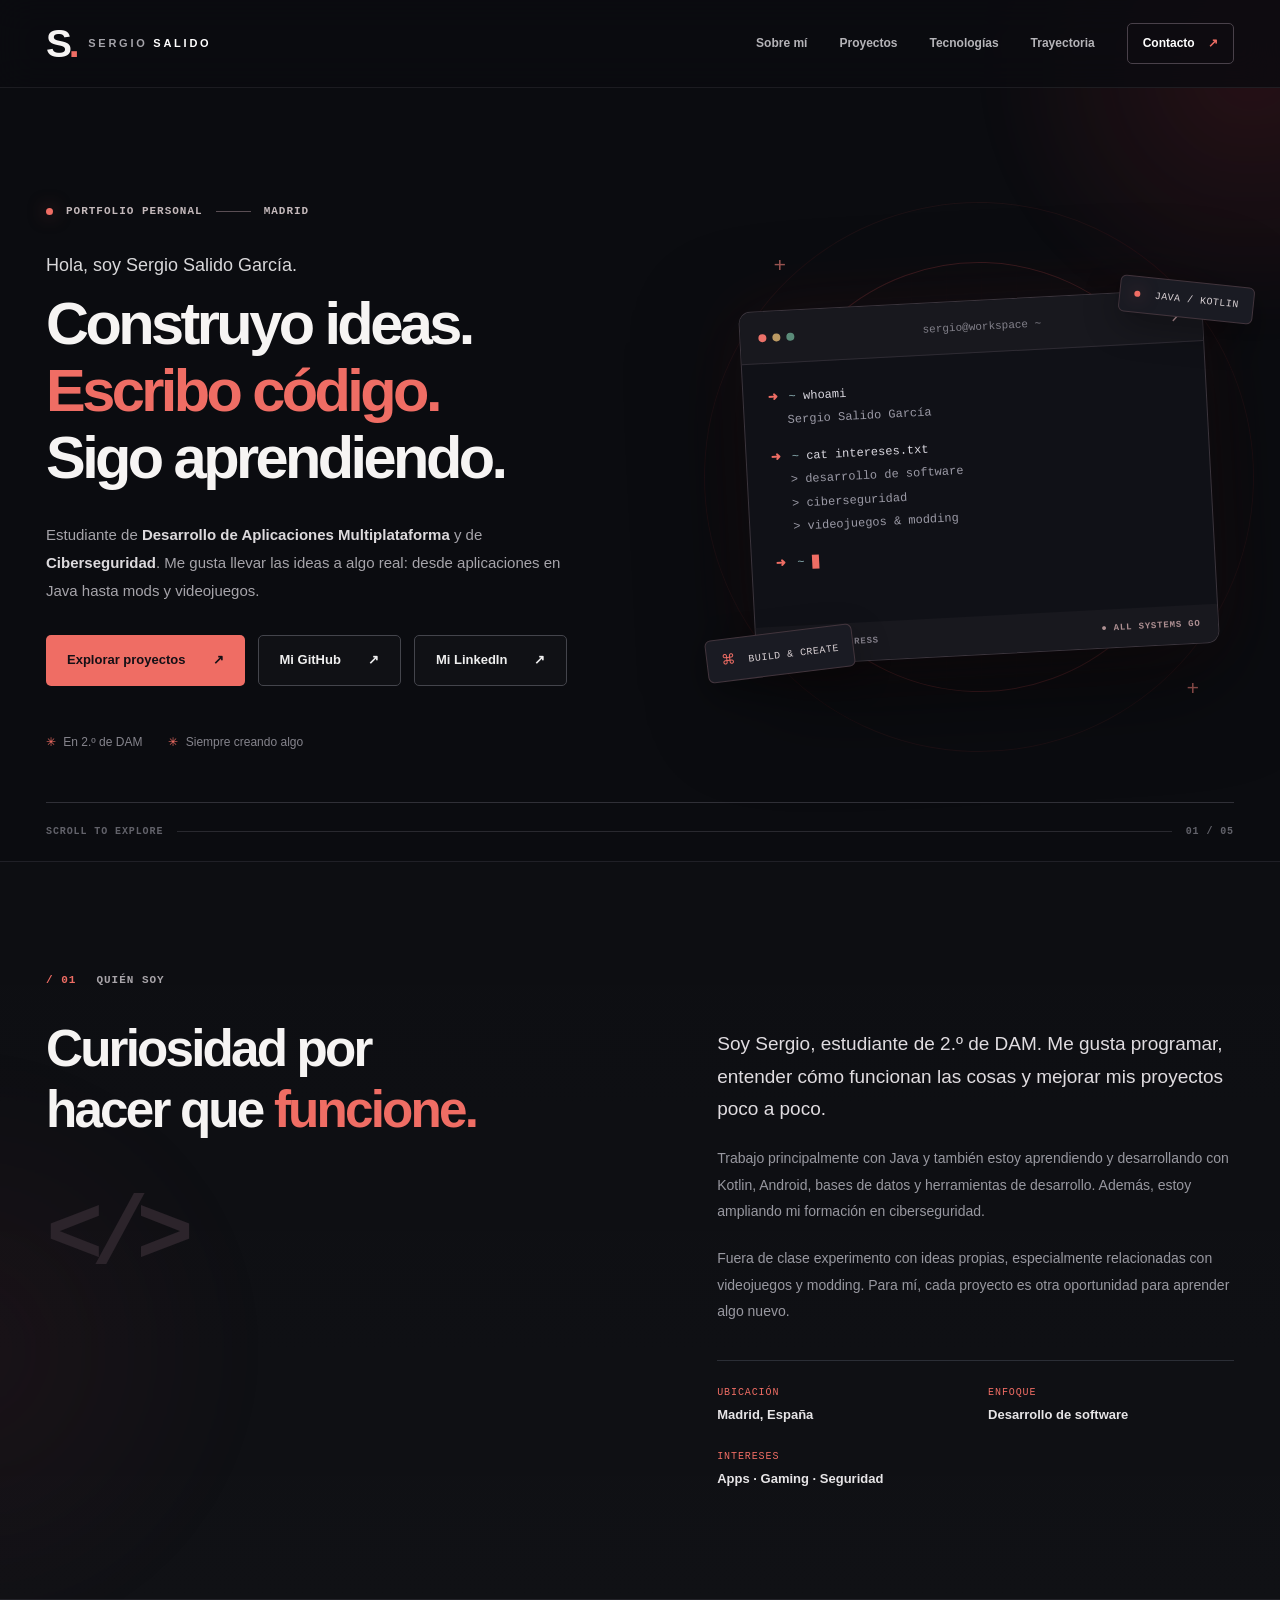
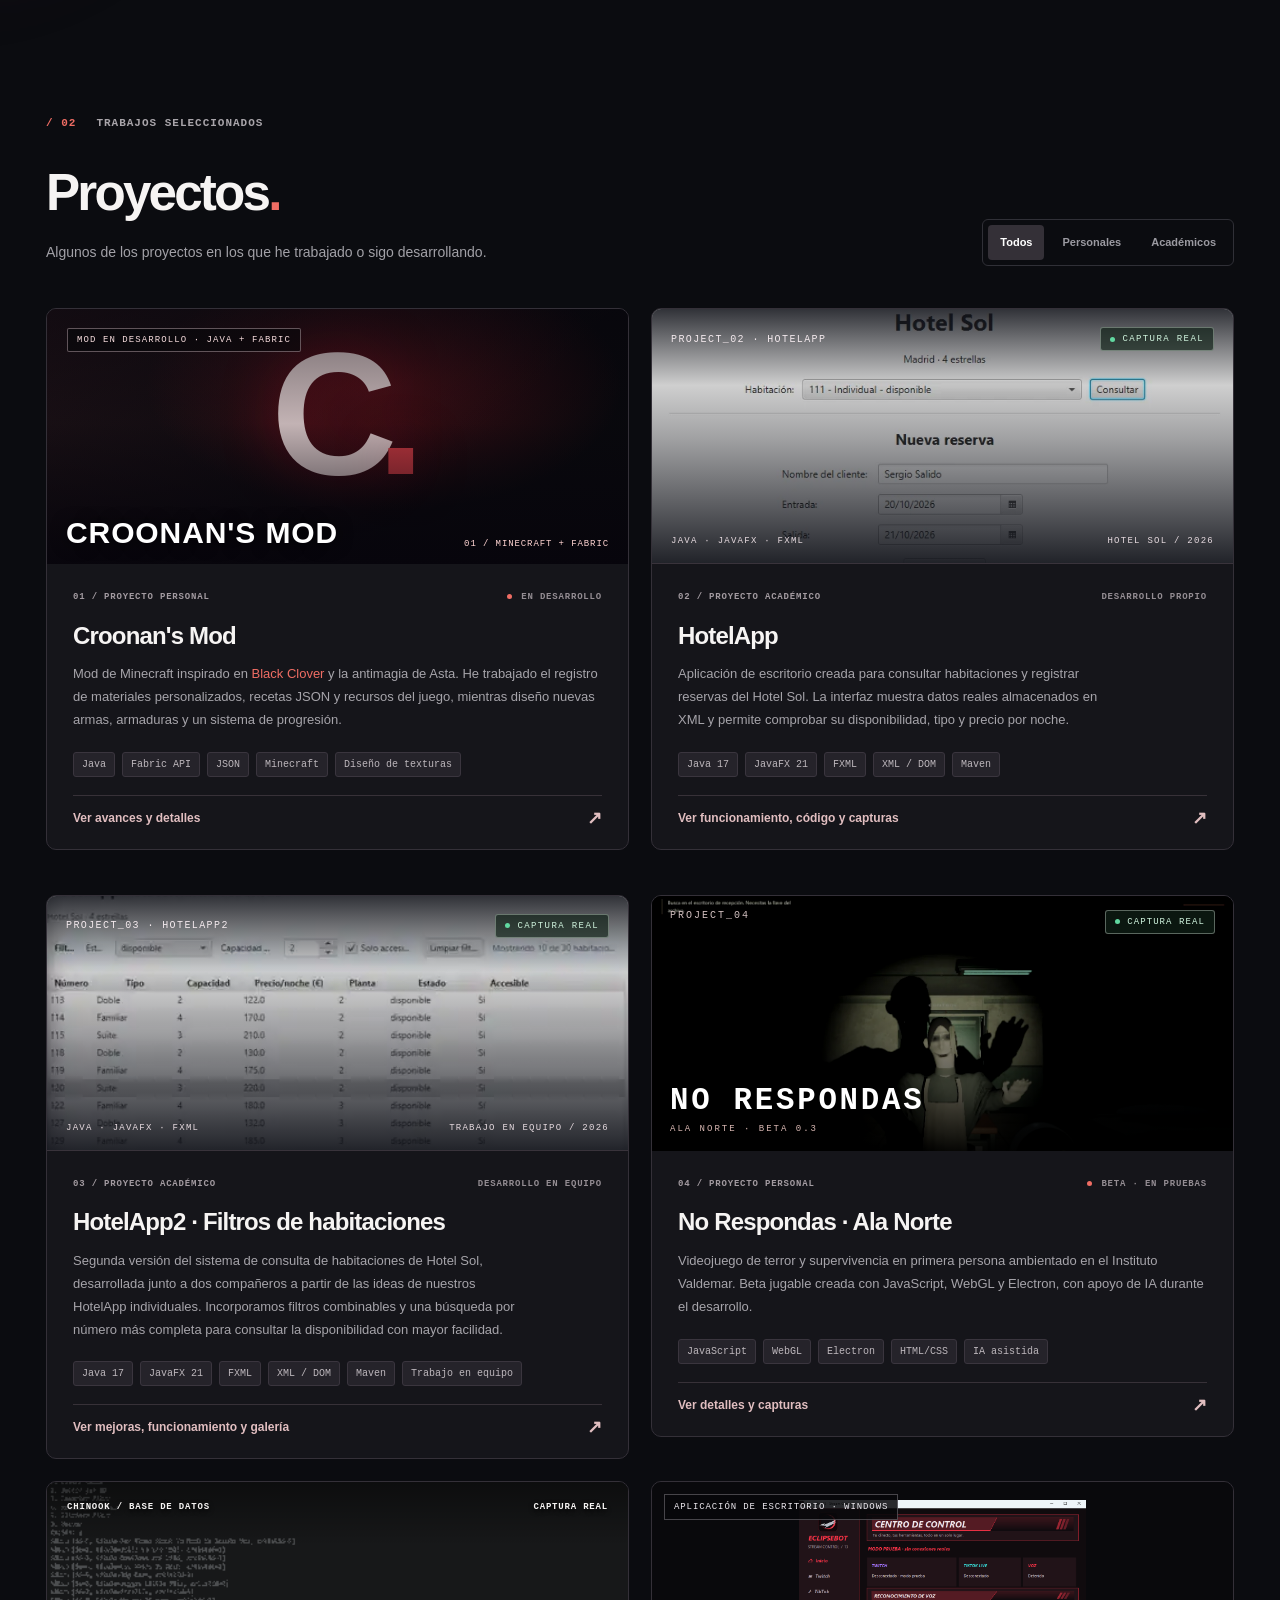
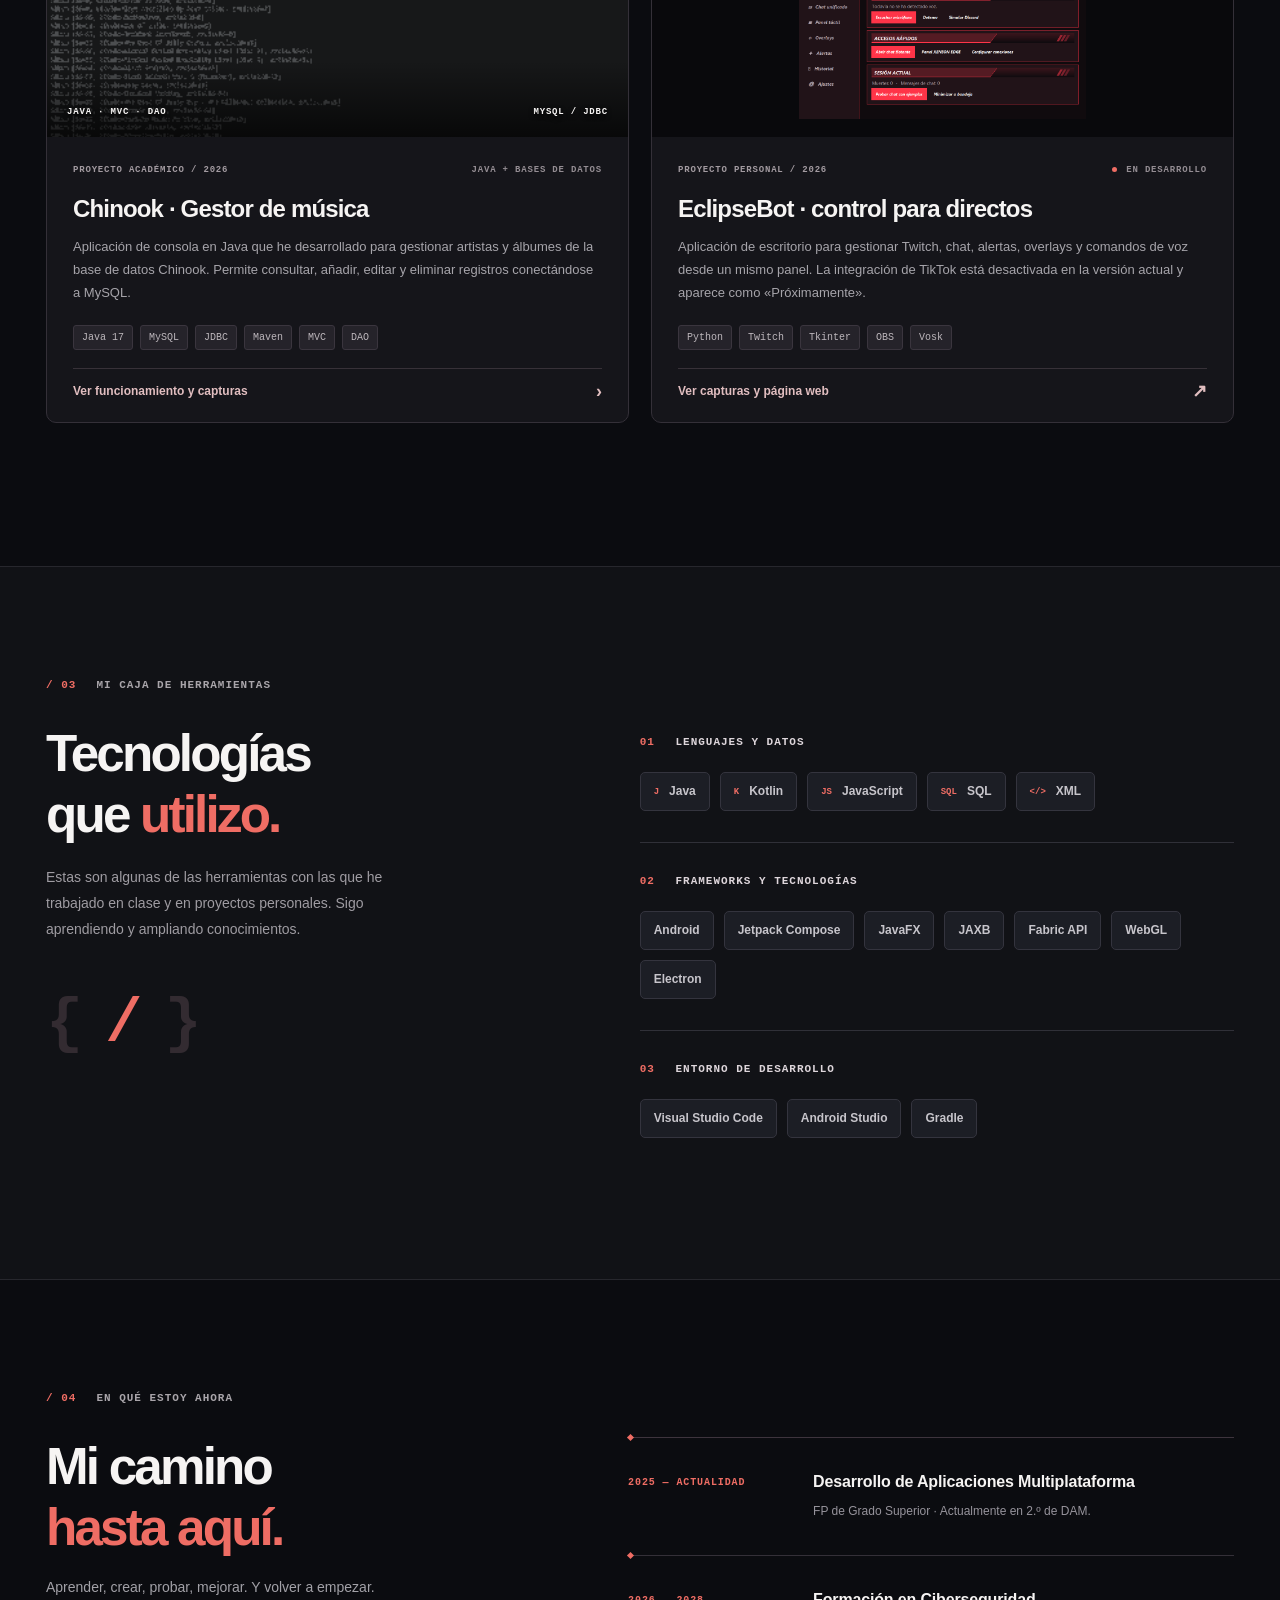
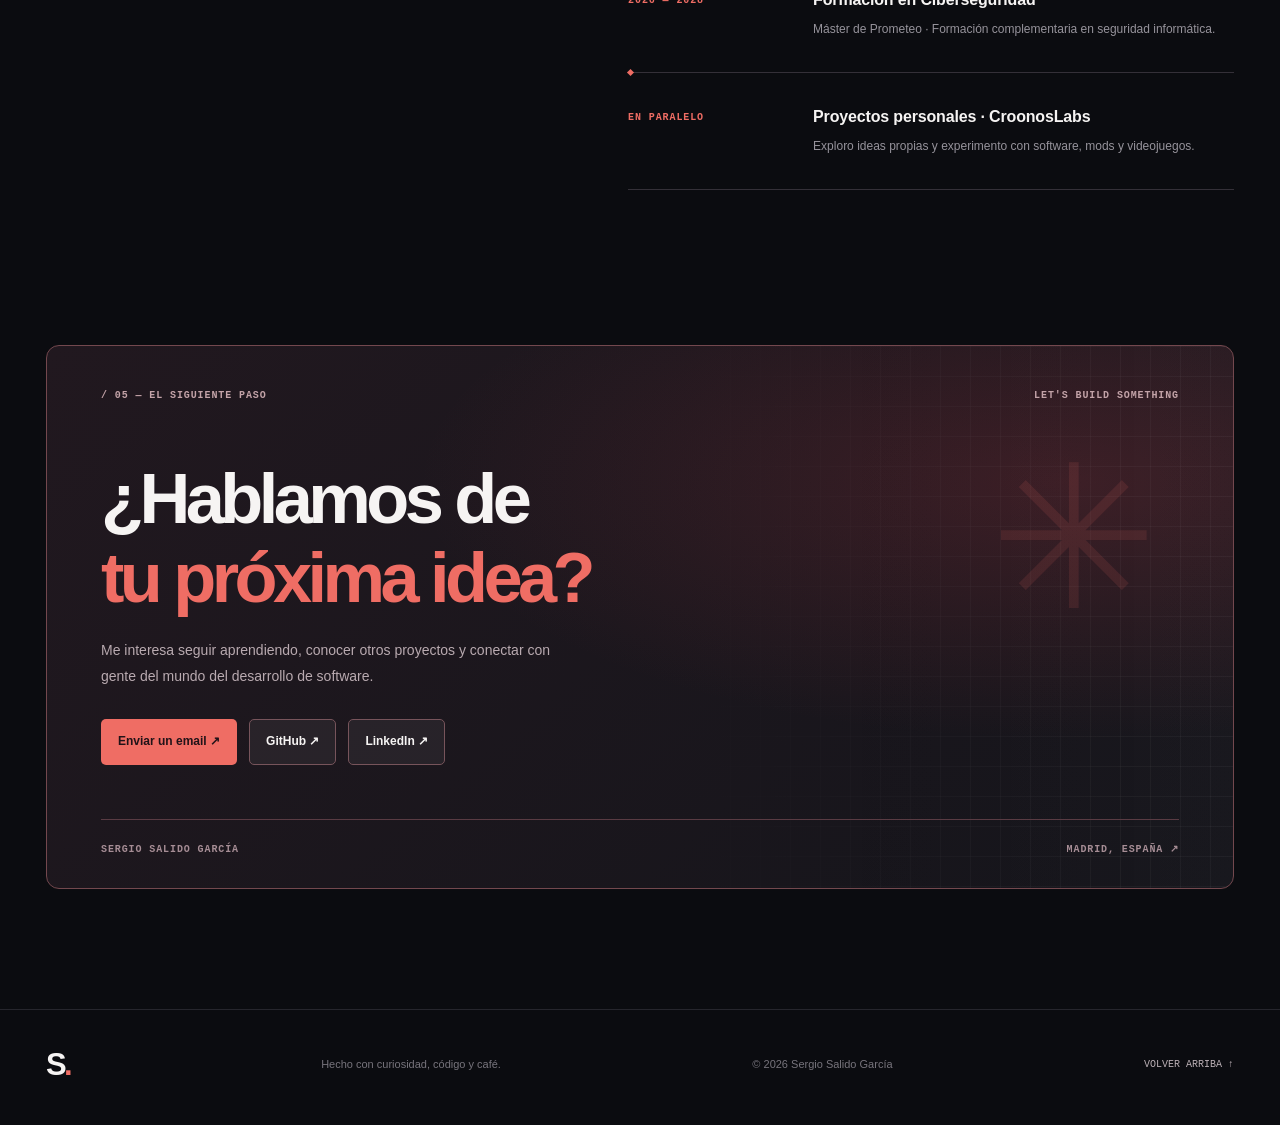
==== commit bcdccd7e: "Alinear Chinook y EclipseBot y corregir la barra negra de Windows" ====
--- a/index.html
+++ b/index.html
@@ -200,14 +200,10 @@
 @media(max-width:620px){
   #projectGrid>.project-card:has(details[open]){grid-column:auto}
 }
-#projectGrid>#proyecto-chinook-mvc{
-  grid-column:1 / -1;
-  justify-self:center;
-  width:calc((100% - 22px)/2);
-}
+#projectGrid>#proyecto-chinook-mvc{grid-column:auto;justify-self:stretch;width:100%;}
 @media(max-width:820px) and (min-width:621px){
   #projectGrid{gap:16px}
-  #projectGrid>#proyecto-chinook-mvc{width:calc((100% - 16px)/2)}
+  #projectGrid>#proyecto-chinook-mvc{width:100%}
   #projectGrid>.project-card>.project-visual{height:210px;min-height:210px;flex-basis:210px}
 }
 @media(max-width:620px){
